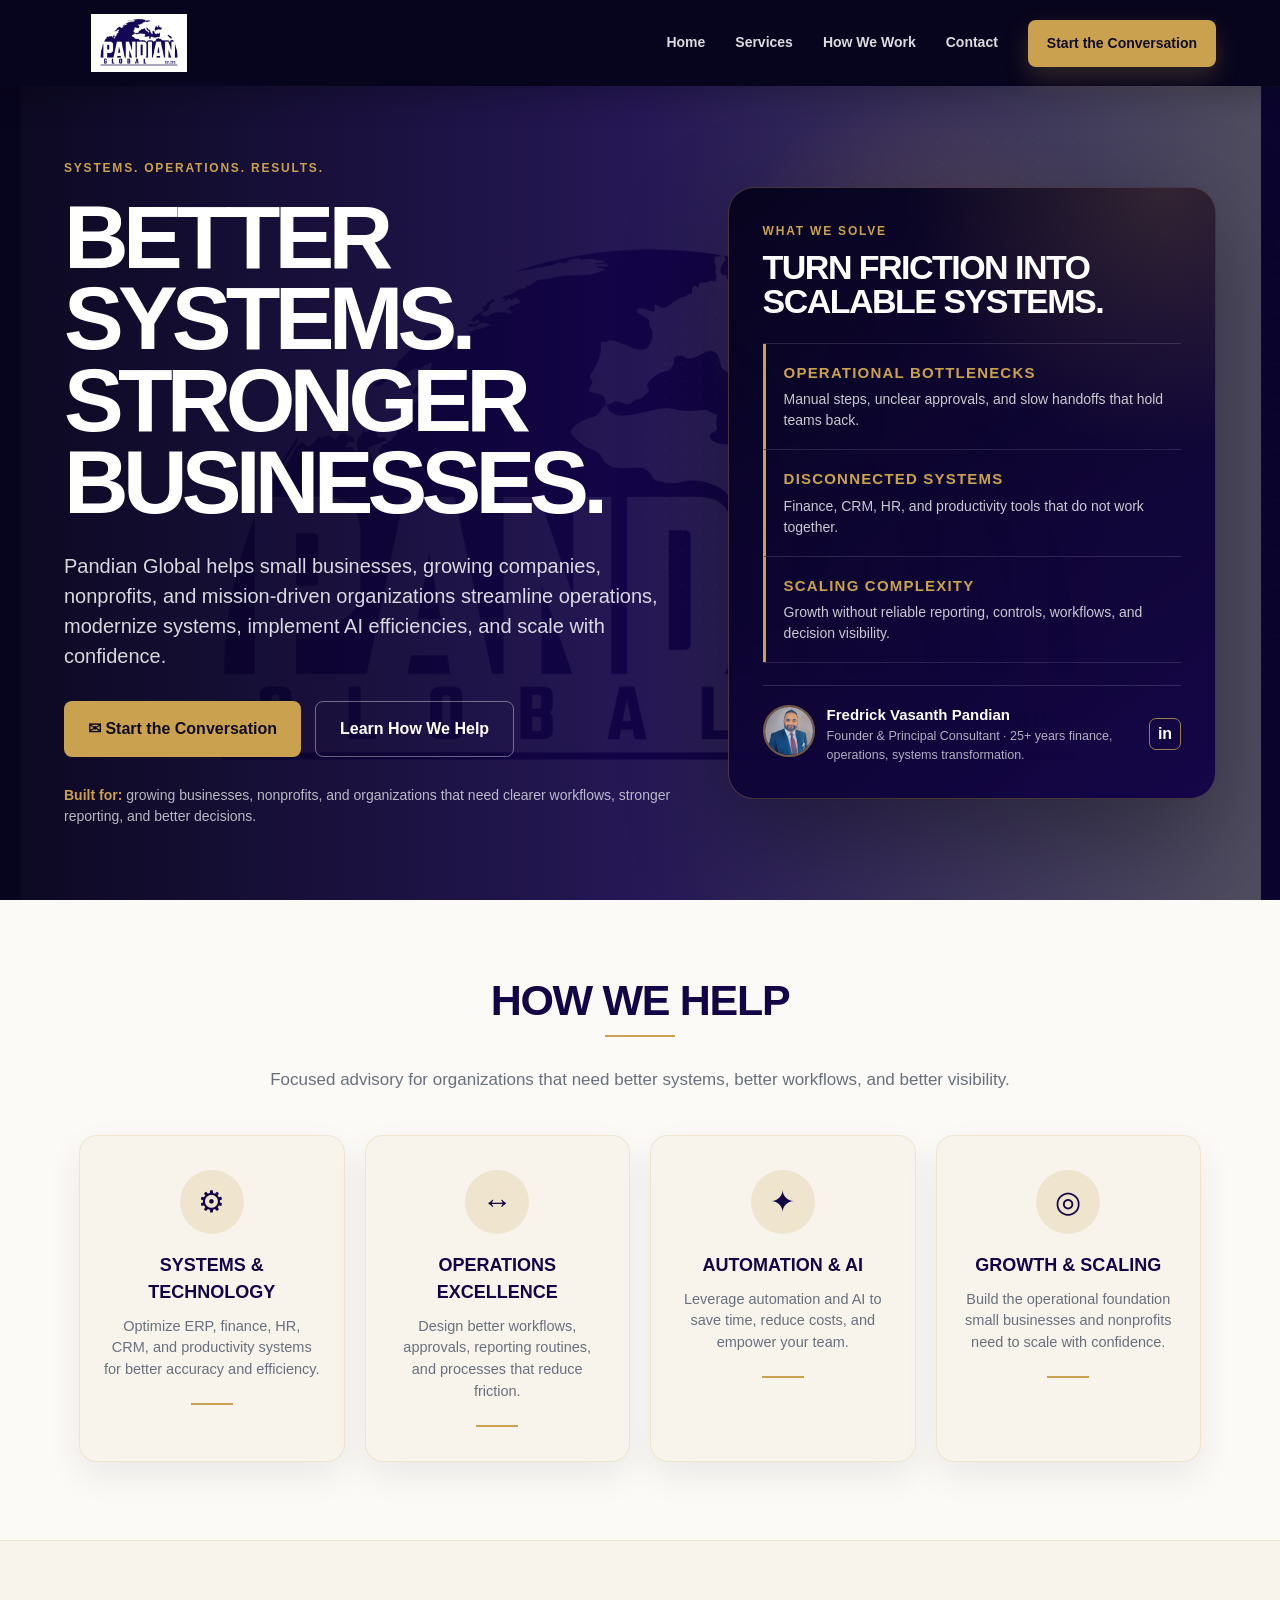
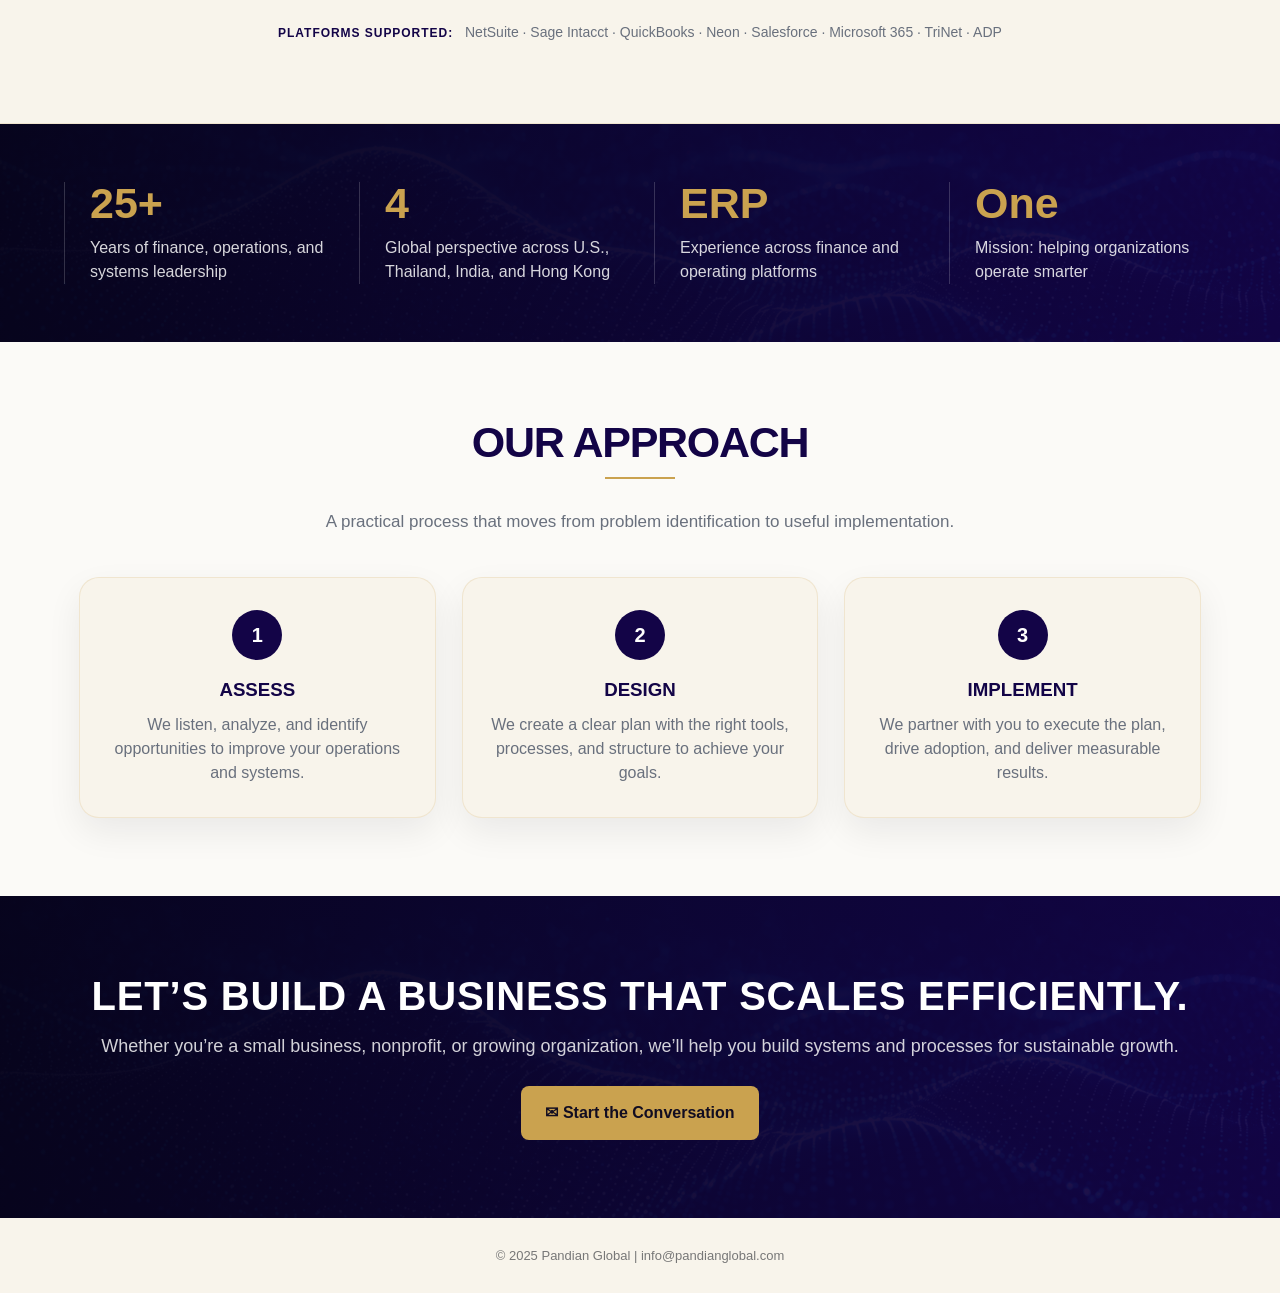
==== index.html @ cc3e2b00 "Point navbar logo to pglogo transparent file" ====
<!DOCTYPE html>
<html lang="en">
<head>
<meta charset="UTF-8" />
<meta name="viewport" content="width=device-width, initial-scale=1.0, viewport-fit=cover" />
<title>Pandian Global | Systems. Operations. Results.</title>
<meta name="description" content="Pandian Global helps small businesses, growing companies, nonprofits, and mission-driven organizations streamline operations, modernize systems, implement AI efficiencies, and scale with confidence." />
<style>
:root{--navy:#130447;--deep:#07041d;--gold:#caa24f;--gold2:#d9b85d;--paper:#fbfaf7;--warm:#f8f4eb;--ink:#17151f;--muted:#69707d;--line:rgba(10,8,31,.12);--shadow:0 24px 70px rgba(8,5,31,.14)}
*{box-sizing:border-box}html{scroll-behavior:smooth}body{margin:0;font-family:Arial,Helvetica,sans-serif;background:var(--paper);color:var(--ink);line-height:1.5;-webkit-text-size-adjust:100%}a{text-decoration:none;color:inherit}.top{height:86px;display:flex;align-items:center;justify-content:space-between;padding:0 5vw;background:var(--deep);position:sticky;top:0;z-index:30;box-shadow:0 12px 30px rgba(0,0,0,.22)}.brand{display:flex;align-items:center;gap:13px;color:#fff}.brand img{width:150px;height:auto;max-height:58px;object-fit:contain;border-radius:0;background:transparent;padding:0}.brand-text{display:none}.nav{display:flex;align-items:center;gap:30px;color:#fff;font-size:14px;font-weight:800}.nav a{opacity:.86;padding:8px 0;border-bottom:2px solid transparent}.nav a:hover{opacity:1;color:var(--gold);border-bottom-color:var(--gold)}.nav .talk{background:var(--gold);color:#120d21;opacity:1;padding:13px 19px;border-radius:8px;border:0;box-shadow:0 10px 24px rgba(202,162,79,.22)}
.hero{min-height:calc(100vh - 86px);display:grid;grid-template-columns:1.12fr .88fr;gap:42px;align-items:center;padding:70px 5vw;color:#fff;position:relative;overflow:hidden;background:radial-gradient(circle at 72% 28%,rgba(202,162,79,.20),transparent 20%),linear-gradient(90deg,rgba(7,4,29,.98),rgba(19,4,71,.92),rgba(7,4,29,.70)),url('COVERPHOTO.png') center/cover no-repeat}.hero:after{content:"";position:absolute;right:-8%;top:6%;width:58%;height:80%;background:radial-gradient(circle,rgba(255,255,255,.12) 0 1px,transparent 1px);background-size:17px 17px;border-radius:50%;opacity:.26;animation:float 14s ease-in-out infinite alternate;pointer-events:none}.hero>*{position:relative;z-index:1}.eyebrow{color:var(--gold);font-weight:900;text-transform:uppercase;letter-spacing:.15em;font-size:12px;margin-bottom:20px}h1{font-size:clamp(52px,7vw,92px);line-height:.91;letter-spacing:-.065em;margin:0 0 28px;text-transform:uppercase;max-width:880px}.hero p{font-size:20px;color:rgba(255,255,255,.84);max-width:700px;margin:0 0 22px}.actions{display:flex;gap:14px;flex-wrap:wrap;margin-top:30px}.btn{display:inline-flex;align-items:center;justify-content:center;gap:9px;padding:15px 24px;border-radius:8px;font-weight:900;transition:.22s ease}.btn:hover{transform:translateY(-2px)}.btn-gold{background:var(--gold);color:#120d21}.btn-outline{border:1px solid rgba(255,255,255,.38);color:#fff}.hero-note{margin-top:28px;color:rgba(255,255,255,.70);font-size:14px}.hero-note strong{color:var(--gold)}
.hero-panel{background:linear-gradient(145deg,rgba(7,4,29,.98),rgba(19,4,71,.97));color:#fff;border-radius:26px;padding:34px;box-shadow:0 34px 100px rgba(0,0,0,.34);justify-self:end;max-width:510px;border:1px solid rgba(202,162,79,.30);position:relative;overflow:hidden}.hero-panel:before{content:"";position:absolute;inset:0;background:radial-gradient(circle at 90% 0%,rgba(202,162,79,.20),transparent 35%);pointer-events:none}.hero-panel>*{position:relative;z-index:1}.panel-kicker{color:var(--gold);font-weight:900;text-transform:uppercase;letter-spacing:.15em;font-size:12px;margin-bottom:10px}.panel-title{font-size:34px;line-height:1.02;color:#fff;font-weight:900;text-transform:uppercase;letter-spacing:-.045em;margin:0 0 24px}.solve-list{display:grid;gap:0;border-top:1px solid rgba(255,255,255,.13);border-bottom:1px solid rgba(255,255,255,.13)}.solve{display:block;background:transparent;border:0;border-left:3px solid var(--gold);border-radius:0;padding:18px 0 18px 18px;box-shadow:none;transition:.22s ease}.solve+.solve{border-top:1px solid rgba(255,255,255,.13)}.solve:hover{transform:translateX(4px);box-shadow:none}.solve .badge{display:none}.solve h3{margin:0 0 5px;color:var(--gold);font-size:15px;text-transform:uppercase;letter-spacing:.08em}.solve p{margin:0;color:rgba(255,255,255,.78);font-size:14px}.founder-mini{margin-top:22px;padding-top:18px;border-top:1px solid rgba(255,255,255,.14);display:grid;grid-template-columns:52px 1fr 32px;gap:12px;align-items:center}.founder-mini img{width:52px;height:52px;border-radius:50%;object-fit:cover;object-position:center 18%;transition:.2s ease;border:2px solid rgba(202,162,79,.55)}.founder-mini img:hover{transform:scale(1.05)}.founder-mini h4{margin:0;color:#fff;font-size:15px}.founder-mini p{margin:0;color:rgba(255,255,255,.68);font-size:12.5px}.linkedin{width:32px;height:32px;border-radius:7px;background:transparent;color:#fff;border:1px solid rgba(202,162,79,.75);display:grid;place-items:center;font-weight:900}
.section{max-width:1250px;margin:0 auto;padding:78px 5vw}.section h2{text-align:center;font-size:43px;line-height:1.05;color:var(--navy);margin:0 0 12px;letter-spacing:-.03em;text-transform:uppercase}.section .sub{text-align:center;color:var(--muted);max-width:760px;margin:0 auto 42px;font-size:17px}.gold-line{width:70px;height:2px;background:var(--gold);margin:0 auto 30px}.services{display:grid;grid-template-columns:repeat(4,1fr);gap:20px}.service{background:var(--warm);border:1px solid rgba(202,162,79,.18);border-radius:18px;padding:34px 24px;text-align:center;box-shadow:0 14px 35px rgba(8,5,31,.07);transition:.25s ease}.service:hover{transform:translateY(-7px);box-shadow:0 26px 60px rgba(8,5,31,.12)}.icon{width:64px;height:64px;margin:0 auto 18px;border-radius:50%;background:#efe4cd;color:var(--navy);display:grid;place-items:center;font-size:30px}.service h3{font-size:18px;margin:0 0 10px;color:var(--navy);text-transform:uppercase}.service p{font-size:14.5px;color:var(--muted);margin:0}.service:after{content:"";display:block;width:42px;height:2px;background:var(--gold);margin:22px auto 0}.band{background:var(--warm);border-top:1px solid rgba(202,162,79,.18);border-bottom:1px solid rgba(202,162,79,.18)}.platform-line{max-width:1000px;margin:0 auto;text-align:center;color:var(--muted);font-size:14px;line-height:1.9}.platform-line strong{color:var(--navy);text-transform:uppercase;letter-spacing:.08em;font-size:12px;margin-right:8px}.stats{background:linear-gradient(90deg,rgba(7,4,29,.98),rgba(19,4,71,.95)),url('tech-pattern.png') center/cover no-repeat;color:white;padding:58px 5vw}.stats-grid{max-width:1220px;margin:0 auto;display:grid;grid-template-columns:repeat(4,1fr);gap:28px}.stat{border-left:1px solid rgba(255,255,255,.18);padding-left:25px}.stat strong{font-size:43px;color:var(--gold);display:block;line-height:1}.stat span{display:block;margin-top:11px;color:rgba(255,255,255,.84)}.approach{display:grid;grid-template-columns:repeat(3,1fr);gap:26px;text-align:center}.step{background:var(--warm);border:1px solid rgba(202,162,79,.18);border-radius:20px;padding:32px 28px;box-shadow:0 14px 35px rgba(8,5,31,.07)}.step-num{width:50px;height:50px;border-radius:50%;display:grid;place-items:center;background:var(--navy);color:white;font-weight:900;margin:0 auto 16px;font-size:20px}.step h3{color:var(--navy);text-transform:uppercase;margin:0 0 9px}.step p{color:var(--muted);margin:0}.cta{background:linear-gradient(90deg,rgba(7,4,29,.98),rgba(19,4,71,.94)),url('tech-pattern.png') center/cover no-repeat;color:white;text-align:center;padding:78px 5vw}.cta h2{font-size:40px;line-height:1.1;margin:0 0 15px;text-transform:uppercase;letter-spacing:.02em}.cta p{color:rgba(255,255,255,.82);font-size:18px;margin:0 0 26px}footer{text-align:center;background:var(--warm);color:#777;padding:28px 5vw;font-size:13px}@keyframes float{0%{transform:translate3d(-1%,0,0) scale(1)}100%{transform:translate3d(2%,1%,0) scale(1.03)}}@media(max-width:1050px){.hero{grid-template-columns:1fr}.hero-panel{justify-self:start;width:100%;max-width:620px}.services{grid-template-columns:repeat(2,1fr)}.stats-grid{grid-template-columns:repeat(2,1fr)}.approach{grid-template-columns:1fr}.nav{display:none}}
@media(max-width:650px){.top{height:70px;justify-content:space-between;padding:0 18px}.top:after{content:'☰';color:var(--gold);font-size:25px;line-height:1}.brand{gap:10px}.brand-text{display:none}.brand img{width:138px;height:auto;max-height:48px;border-radius:0;background:transparent;padding:0}.hero{min-height:auto;display:block;padding:34px 22px 24px;background:linear-gradient(180deg,rgba(7,4,29,.98),rgba(19,4,71,.90)),url('COVERPHOTO.png') center top/cover no-repeat}.hero:before{content:"";position:absolute;right:0;top:54px;width:44%;height:245px;background:linear-gradient(180deg,rgba(7,4,29,0),rgba(7,4,29,.55)),url('fredrick-headshot.jpg') center top/cover no-repeat;border-radius:24px 0 0 24px;border-left:1px solid rgba(202,162,79,.35);opacity:.96}.hero:after{display:none}.eyebrow{font-size:10px;letter-spacing:.13em;margin-bottom:14px}.hero h1{font-size:40px;line-height:.93;letter-spacing:-.055em;margin-bottom:18px;max-width:235px}.hero p{font-size:16px;line-height:1.5;margin-bottom:14px;max-width:100%;padding-top:88px}.actions{display:grid;grid-template-columns:1fr;gap:11px;margin-top:18px}.actions .btn-outline{display:none}.btn{width:100%;padding:14px 18px;font-size:14px}.hero-note{font-size:13px;line-height:1.4;margin-top:14px}.hero-panel{margin-top:18px;width:100%;max-width:none;border-radius:16px;padding:16px 16px 18px;box-shadow:0 16px 38px rgba(0,0,0,.22)}.panel-kicker{font-size:10px;letter-spacing:.12em;margin-bottom:6px}.panel-title{font-size:20px;line-height:1.04;margin-bottom:14px}.solve-list{display:grid;grid-template-columns:repeat(3,1fr);gap:0;border:0}.solve{border-left:0;border-right:1px solid rgba(255,255,255,.18);padding:0 9px 0 0;margin:0}.solve:last-child{border-right:0;padding-right:0;padding-left:9px}.solve:nth-child(2){padding-left:9px}.solve+.solve{border-top:0;margin-top:0}.solve h3{font-size:10.5px;letter-spacing:.04em;line-height:1.15;margin-bottom:7px}.solve p{font-size:10.6px;line-height:1.28}.founder-mini{display:none}.section{padding:30px 22px}.section h2{font-size:27px;margin-bottom:7px}.section .sub{display:none}.gold-line{width:44px;margin-bottom:12px}.services{display:flex;overflow-x:auto;gap:10px;scroll-snap-type:x mandatory;padding:2px 2px 7px}.service{min-width:46%;scroll-snap-align:start;padding:15px 12px;border-radius:14px}.services::-webkit-scrollbar{display:none}.icon{width:38px;height:38px;font-size:18px;margin-bottom:8px}.service h3{font-size:11.5px;line-height:1.2;margin-bottom:5px}.service p{font-size:11px;line-height:1.25}.service:after{width:26px;margin-top:10px}.band .section{padding:16px 22px}.platform-line{font-size:12px;line-height:1.45}.stats{display:none}.approach{display:grid;grid-template-columns:repeat(3,1fr);gap:9px}.step{padding:13px 8px;border-radius:14px}.step-num{width:30px;height:30px;font-size:13px;margin-bottom:8px}.step h3{font-size:11px;margin-bottom:4px}.step p{font-size:10.5px;line-height:1.25}.cta{padding:34px 22px}.cta h2{font-size:25px}.cta p{font-size:14px;margin-bottom:16px}footer{padding:16px 18px;font-size:11px}}
@media(max-width:380px){.hero h1{font-size:36px;max-width:215px}.hero:before{height:230px;width:43%}.brand-text{font-size:12px}.hero{padding-left:18px;padding-right:18px}.hero p{padding-top:78px}.hero-panel{padding:15px}.panel-title{font-size:18px}.solve h3{font-size:9.5px}.solve p{font-size:9.8px}.section{padding-left:18px;padding-right:18px}.service{min-width:50%}.approach{gap:7px}.step{padding:12px 7px}}
</style>
</head>
<body>
<header class="top"><a class="brand" href="#home"><img src="pglogo.png" alt="Pandian Global logo" onerror="this.src='logo.png'"><span class="brand-text">Pandian Global</span></a><nav class="nav"><a href="#home">Home</a><a href="#services">Services</a><a href="#approach">How We Work</a><a href="#contact">Contact</a><a class="talk" href="mailto:info@pandianglobal.com">Start the Conversation</a></nav></header>
<main>
<section class="hero" id="home"><div><div class="eyebrow">Systems. Operations. Results.</div><h1>Better Systems.<br>Stronger Businesses.</h1><p>Pandian Global helps small businesses, growing companies, nonprofits, and mission-driven organizations streamline operations, modernize systems, implement AI efficiencies, and scale with confidence.</p><div class="actions"><a class="btn btn-gold" href="mailto:info@pandianglobal.com">✉ Start the Conversation</a><a class="btn btn-outline" href="#services">Learn How We Help</a></div><div class="hero-note"><strong>Built for:</strong> growing businesses, nonprofits, and organizations that need clearer workflows, stronger reporting, and better decisions.</div></div><aside class="hero-panel"><div class="panel-kicker">What We Solve</div><h2 class="panel-title">Turn friction into scalable systems.</h2><div class="solve-list"><div class="solve"><h3>Operational Bottlenecks</h3><p>Manual steps, unclear approvals, and slow handoffs that hold teams back.</p></div><div class="solve"><h3>Disconnected Systems</h3><p>Finance, CRM, HR, and productivity tools that do not work together.</p></div><div class="solve"><h3>Scaling Complexity</h3><p>Growth without reliable reporting, controls, workflows, and decision visibility.</p></div></div><div class="founder-mini"><a href="https://www.linkedin.com/in/fpandian/" target="_blank" rel="noopener"><img src="fredrick-headshot.jpg" alt="Fredrick Vasanth Pandian"></a><div><h4>Fredrick Vasanth Pandian</h4><p>Founder & Principal Consultant · 25+ years finance, operations, systems transformation.</p></div><a class="linkedin" href="https://www.linkedin.com/company/9411024/" target="_blank" rel="noopener">in</a></div></aside></section>
<section class="section" id="services"><h2>How We Help</h2><div class="gold-line"></div><p class="sub">Focused advisory for organizations that need better systems, better workflows, and better visibility.</p><div class="services"><article class="service"><div class="icon">⚙</div><h3>Systems & Technology</h3><p>Optimize ERP, finance, HR, CRM, and productivity systems for better accuracy and efficiency.</p></article><article class="service"><div class="icon">↔</div><h3>Operations Excellence</h3><p>Design better workflows, approvals, reporting routines, and processes that reduce friction.</p></article><article class="service"><div class="icon">✦</div><h3>Automation & AI</h3><p>Leverage automation and AI to save time, reduce costs, and empower your team.</p></article><article class="service"><div class="icon">◎</div><h3>Growth & Scaling</h3><p>Build the operational foundation small businesses and nonprofits need to scale with confidence.</p></article></div></section>
<section class="band"><div class="section"><div class="platform-line"><strong>Platforms supported:</strong> NetSuite · Sage Intacct · QuickBooks · Neon · Salesforce · Microsoft 365 · TriNet · ADP</div></div></section>
<section class="stats"><div class="stats-grid"><div class="stat"><strong>25+</strong><span>Years of finance, operations, and systems leadership</span></div><div class="stat"><strong>4</strong><span>Global perspective across U.S., Thailand, India, and Hong Kong</span></div><div class="stat"><strong>ERP</strong><span>Experience across finance and operating platforms</span></div><div class="stat"><strong>One</strong><span>Mission: helping organizations operate smarter</span></div></div></section>
<section class="section" id="approach"><h2>Our Approach</h2><div class="gold-line"></div><p class="sub">A practical process that moves from problem identification to useful implementation.</p><div class="approach"><article class="step"><div class="step-num">1</div><h3>Assess</h3><p>We listen, analyze, and identify opportunities to improve your operations and systems.</p></article><article class="step"><div class="step-num">2</div><h3>Design</h3><p>We create a clear plan with the right tools, processes, and structure to achieve your goals.</p></article><article class="step"><div class="step-num">3</div><h3>Implement</h3><p>We partner with you to execute the plan, drive adoption, and deliver measurable results.</p></article></div></section>
<section class="cta" id="contact"><h2>Let’s build a business that scales efficiently.</h2><p>Whether you’re a small business, nonprofit, or growing organization, we’ll help you build systems and processes for sustainable growth.</p><a class="btn btn-gold" href="mailto:info@pandianglobal.com">✉ Start the Conversation</a></section>
</main><footer>© 2025 Pandian Global | info@pandianglobal.com</footer>
</body>
</html>
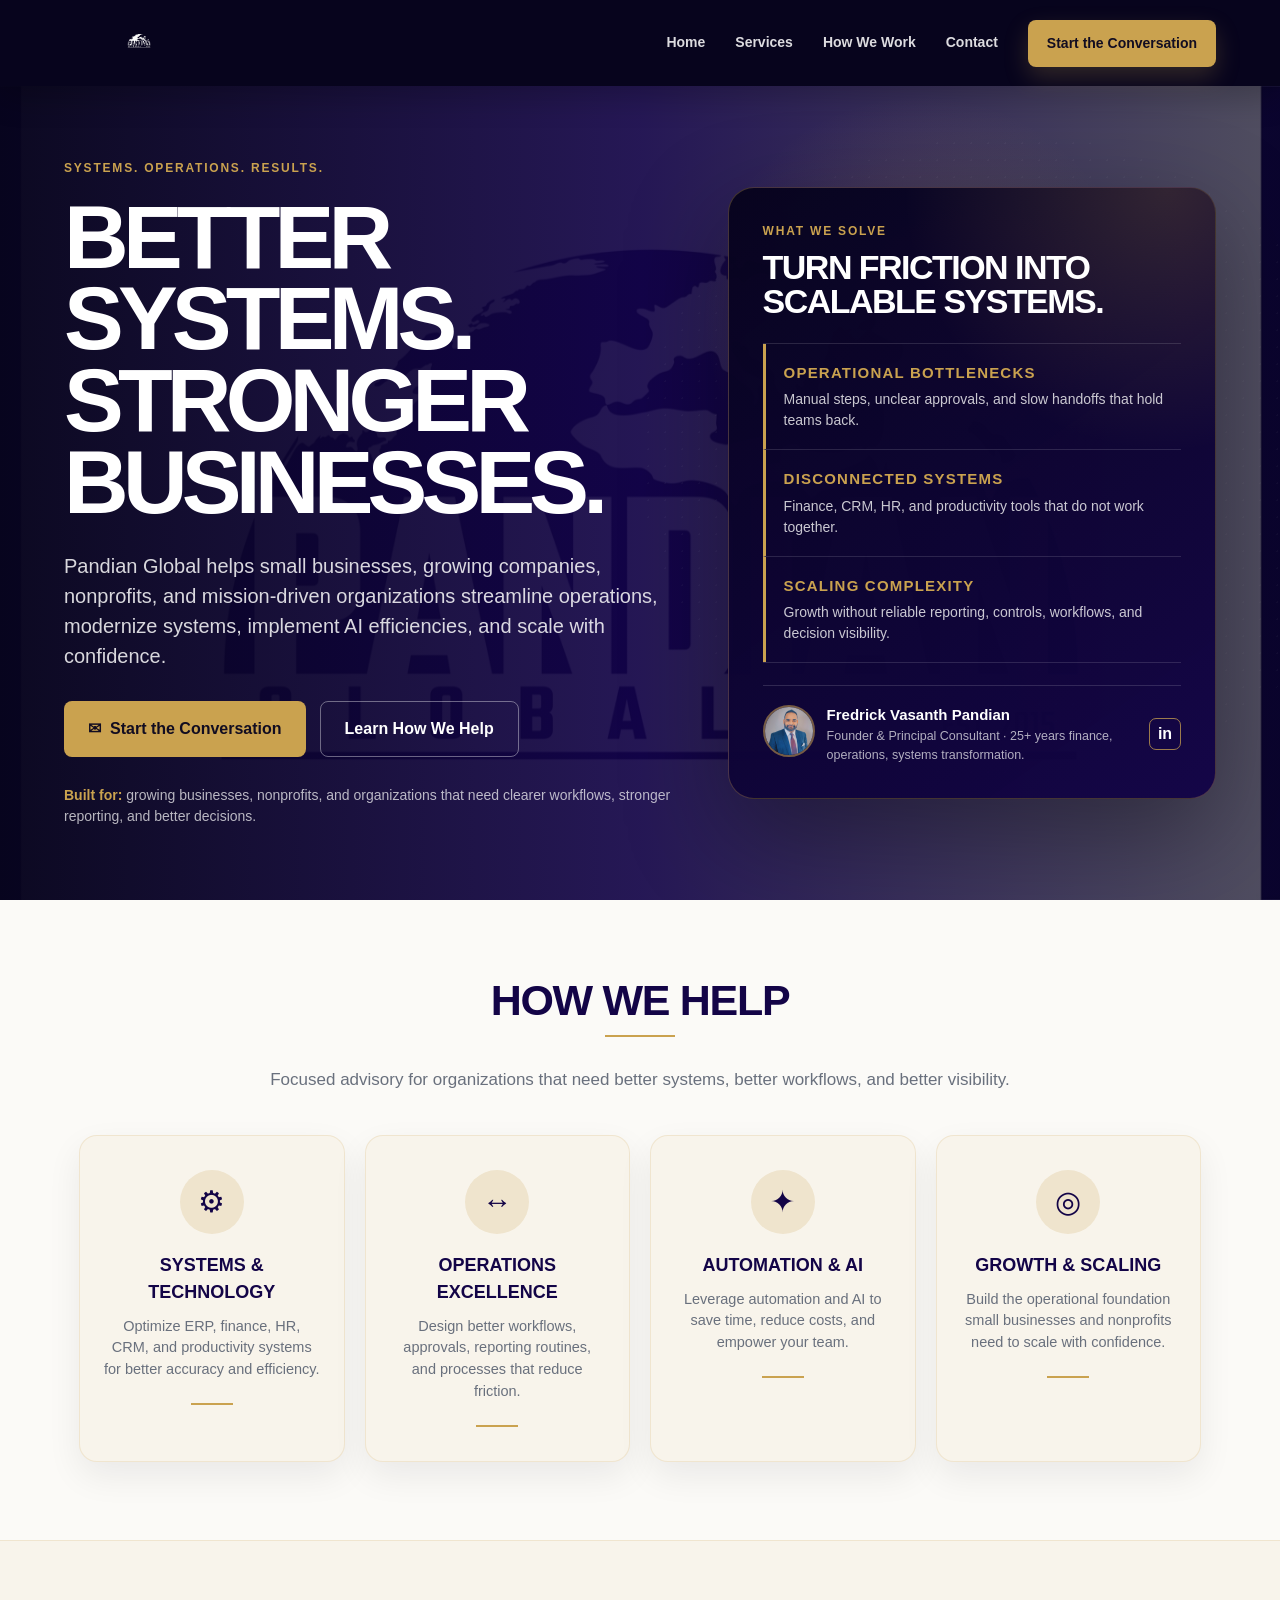
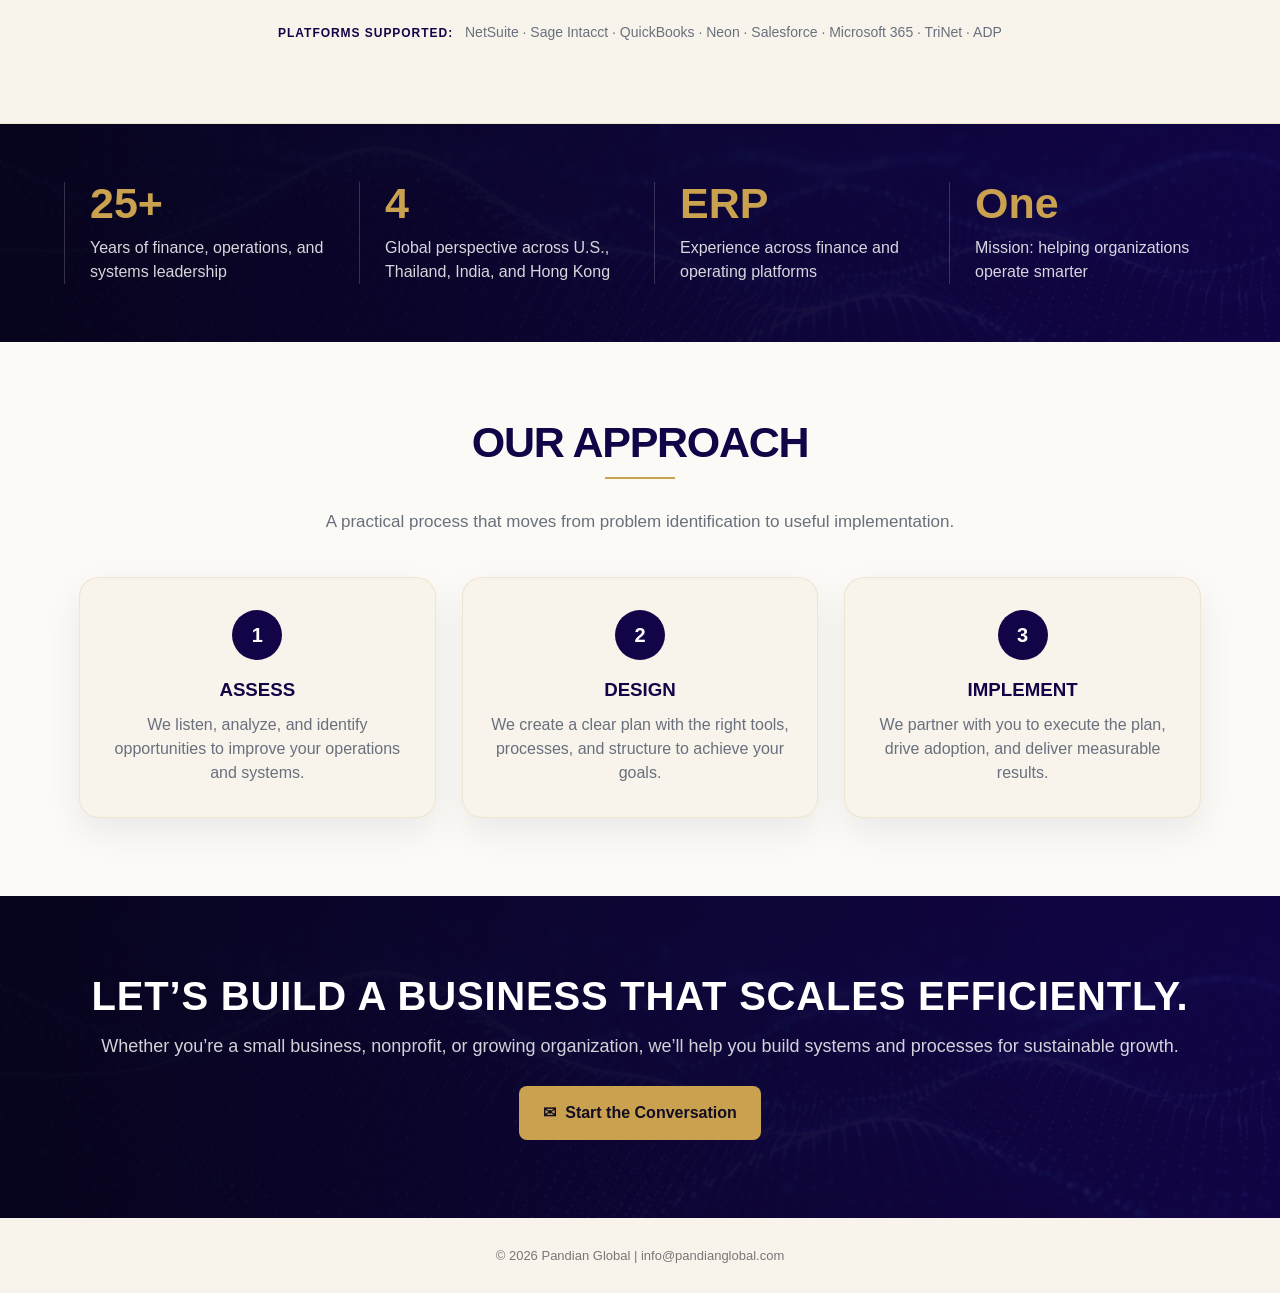
==== commit 745be988: "Improve static site structure and mobile nav" ====
--- a/index.html
+++ b/index.html
@@ -1,29 +1,233 @@
 <!DOCTYPE html>
 <html lang="en">
 <head>
-<meta charset="UTF-8" />
-<meta name="viewport" content="width=device-width, initial-scale=1.0, viewport-fit=cover" />
-<title>Pandian Global | Systems. Operations. Results.</title>
-<meta name="description" content="Pandian Global helps small businesses, growing companies, nonprofits, and mission-driven organizations streamline operations, modernize systems, implement AI efficiencies, and scale with confidence." />
-<style>
-:root{--navy:#130447;--deep:#07041d;--gold:#caa24f;--gold2:#d9b85d;--paper:#fbfaf7;--warm:#f8f4eb;--ink:#17151f;--muted:#69707d;--line:rgba(10,8,31,.12);--shadow:0 24px 70px rgba(8,5,31,.14)}
-*{box-sizing:border-box}html{scroll-behavior:smooth}body{margin:0;font-family:Arial,Helvetica,sans-serif;background:var(--paper);color:var(--ink);line-height:1.5;-webkit-text-size-adjust:100%}a{text-decoration:none;color:inherit}.top{height:86px;display:flex;align-items:center;justify-content:space-between;padding:0 5vw;background:var(--deep);position:sticky;top:0;z-index:30;box-shadow:0 12px 30px rgba(0,0,0,.22)}.brand{display:flex;align-items:center;gap:13px;color:#fff}.brand img{width:150px;height:auto;max-height:58px;object-fit:contain;border-radius:0;background:transparent;padding:0}.brand-text{display:none}.nav{display:flex;align-items:center;gap:30px;color:#fff;font-size:14px;font-weight:800}.nav a{opacity:.86;padding:8px 0;border-bottom:2px solid transparent}.nav a:hover{opacity:1;color:var(--gold);border-bottom-color:var(--gold)}.nav .talk{background:var(--gold);color:#120d21;opacity:1;padding:13px 19px;border-radius:8px;border:0;box-shadow:0 10px 24px rgba(202,162,79,.22)}
-.hero{min-height:calc(100vh - 86px);display:grid;grid-template-columns:1.12fr .88fr;gap:42px;align-items:center;padding:70px 5vw;color:#fff;position:relative;overflow:hidden;background:radial-gradient(circle at 72% 28%,rgba(202,162,79,.20),transparent 20%),linear-gradient(90deg,rgba(7,4,29,.98),rgba(19,4,71,.92),rgba(7,4,29,.70)),url('COVERPHOTO.png') center/cover no-repeat}.hero:after{content:"";position:absolute;right:-8%;top:6%;width:58%;height:80%;background:radial-gradient(circle,rgba(255,255,255,.12) 0 1px,transparent 1px);background-size:17px 17px;border-radius:50%;opacity:.26;animation:float 14s ease-in-out infinite alternate;pointer-events:none}.hero>*{position:relative;z-index:1}.eyebrow{color:var(--gold);font-weight:900;text-transform:uppercase;letter-spacing:.15em;font-size:12px;margin-bottom:20px}h1{font-size:clamp(52px,7vw,92px);line-height:.91;letter-spacing:-.065em;margin:0 0 28px;text-transform:uppercase;max-width:880px}.hero p{font-size:20px;color:rgba(255,255,255,.84);max-width:700px;margin:0 0 22px}.actions{display:flex;gap:14px;flex-wrap:wrap;margin-top:30px}.btn{display:inline-flex;align-items:center;justify-content:center;gap:9px;padding:15px 24px;border-radius:8px;font-weight:900;transition:.22s ease}.btn:hover{transform:translateY(-2px)}.btn-gold{background:var(--gold);color:#120d21}.btn-outline{border:1px solid rgba(255,255,255,.38);color:#fff}.hero-note{margin-top:28px;color:rgba(255,255,255,.70);font-size:14px}.hero-note strong{color:var(--gold)}
-.hero-panel{background:linear-gradient(145deg,rgba(7,4,29,.98),rgba(19,4,71,.97));color:#fff;border-radius:26px;padding:34px;box-shadow:0 34px 100px rgba(0,0,0,.34);justify-self:end;max-width:510px;border:1px solid rgba(202,162,79,.30);position:relative;overflow:hidden}.hero-panel:before{content:"";position:absolute;inset:0;background:radial-gradient(circle at 90% 0%,rgba(202,162,79,.20),transparent 35%);pointer-events:none}.hero-panel>*{position:relative;z-index:1}.panel-kicker{color:var(--gold);font-weight:900;text-transform:uppercase;letter-spacing:.15em;font-size:12px;margin-bottom:10px}.panel-title{font-size:34px;line-height:1.02;color:#fff;font-weight:900;text-transform:uppercase;letter-spacing:-.045em;margin:0 0 24px}.solve-list{display:grid;gap:0;border-top:1px solid rgba(255,255,255,.13);border-bottom:1px solid rgba(255,255,255,.13)}.solve{display:block;background:transparent;border:0;border-left:3px solid var(--gold);border-radius:0;padding:18px 0 18px 18px;box-shadow:none;transition:.22s ease}.solve+.solve{border-top:1px solid rgba(255,255,255,.13)}.solve:hover{transform:translateX(4px);box-shadow:none}.solve .badge{display:none}.solve h3{margin:0 0 5px;color:var(--gold);font-size:15px;text-transform:uppercase;letter-spacing:.08em}.solve p{margin:0;color:rgba(255,255,255,.78);font-size:14px}.founder-mini{margin-top:22px;padding-top:18px;border-top:1px solid rgba(255,255,255,.14);display:grid;grid-template-columns:52px 1fr 32px;gap:12px;align-items:center}.founder-mini img{width:52px;height:52px;border-radius:50%;object-fit:cover;object-position:center 18%;transition:.2s ease;border:2px solid rgba(202,162,79,.55)}.founder-mini img:hover{transform:scale(1.05)}.founder-mini h4{margin:0;color:#fff;font-size:15px}.founder-mini p{margin:0;color:rgba(255,255,255,.68);font-size:12.5px}.linkedin{width:32px;height:32px;border-radius:7px;background:transparent;color:#fff;border:1px solid rgba(202,162,79,.75);display:grid;place-items:center;font-weight:900}
-.section{max-width:1250px;margin:0 auto;padding:78px 5vw}.section h2{text-align:center;font-size:43px;line-height:1.05;color:var(--navy);margin:0 0 12px;letter-spacing:-.03em;text-transform:uppercase}.section .sub{text-align:center;color:var(--muted);max-width:760px;margin:0 auto 42px;font-size:17px}.gold-line{width:70px;height:2px;background:var(--gold);margin:0 auto 30px}.services{display:grid;grid-template-columns:repeat(4,1fr);gap:20px}.service{background:var(--warm);border:1px solid rgba(202,162,79,.18);border-radius:18px;padding:34px 24px;text-align:center;box-shadow:0 14px 35px rgba(8,5,31,.07);transition:.25s ease}.service:hover{transform:translateY(-7px);box-shadow:0 26px 60px rgba(8,5,31,.12)}.icon{width:64px;height:64px;margin:0 auto 18px;border-radius:50%;background:#efe4cd;color:var(--navy);display:grid;place-items:center;font-size:30px}.service h3{font-size:18px;margin:0 0 10px;color:var(--navy);text-transform:uppercase}.service p{font-size:14.5px;color:var(--muted);margin:0}.service:after{content:"";display:block;width:42px;height:2px;background:var(--gold);margin:22px auto 0}.band{background:var(--warm);border-top:1px solid rgba(202,162,79,.18);border-bottom:1px solid rgba(202,162,79,.18)}.platform-line{max-width:1000px;margin:0 auto;text-align:center;color:var(--muted);font-size:14px;line-height:1.9}.platform-line strong{color:var(--navy);text-transform:uppercase;letter-spacing:.08em;font-size:12px;margin-right:8px}.stats{background:linear-gradient(90deg,rgba(7,4,29,.98),rgba(19,4,71,.95)),url('tech-pattern.png') center/cover no-repeat;color:white;padding:58px 5vw}.stats-grid{max-width:1220px;margin:0 auto;display:grid;grid-template-columns:repeat(4,1fr);gap:28px}.stat{border-left:1px solid rgba(255,255,255,.18);padding-left:25px}.stat strong{font-size:43px;color:var(--gold);display:block;line-height:1}.stat span{display:block;margin-top:11px;color:rgba(255,255,255,.84)}.approach{display:grid;grid-template-columns:repeat(3,1fr);gap:26px;text-align:center}.step{background:var(--warm);border:1px solid rgba(202,162,79,.18);border-radius:20px;padding:32px 28px;box-shadow:0 14px 35px rgba(8,5,31,.07)}.step-num{width:50px;height:50px;border-radius:50%;display:grid;place-items:center;background:var(--navy);color:white;font-weight:900;margin:0 auto 16px;font-size:20px}.step h3{color:var(--navy);text-transform:uppercase;margin:0 0 9px}.step p{color:var(--muted);margin:0}.cta{background:linear-gradient(90deg,rgba(7,4,29,.98),rgba(19,4,71,.94)),url('tech-pattern.png') center/cover no-repeat;color:white;text-align:center;padding:78px 5vw}.cta h2{font-size:40px;line-height:1.1;margin:0 0 15px;text-transform:uppercase;letter-spacing:.02em}.cta p{color:rgba(255,255,255,.82);font-size:18px;margin:0 0 26px}footer{text-align:center;background:var(--warm);color:#777;padding:28px 5vw;font-size:13px}@keyframes float{0%{transform:translate3d(-1%,0,0) scale(1)}100%{transform:translate3d(2%,1%,0) scale(1.03)}}@media(max-width:1050px){.hero{grid-template-columns:1fr}.hero-panel{justify-self:start;width:100%;max-width:620px}.services{grid-template-columns:repeat(2,1fr)}.stats-grid{grid-template-columns:repeat(2,1fr)}.approach{grid-template-columns:1fr}.nav{display:none}}
-@media(max-width:650px){.top{height:70px;justify-content:space-between;padding:0 18px}.top:after{content:'☰';color:var(--gold);font-size:25px;line-height:1}.brand{gap:10px}.brand-text{display:none}.brand img{width:138px;height:auto;max-height:48px;border-radius:0;background:transparent;padding:0}.hero{min-height:auto;display:block;padding:34px 22px 24px;background:linear-gradient(180deg,rgba(7,4,29,.98),rgba(19,4,71,.90)),url('COVERPHOTO.png') center top/cover no-repeat}.hero:before{content:"";position:absolute;right:0;top:54px;width:44%;height:245px;background:linear-gradient(180deg,rgba(7,4,29,0),rgba(7,4,29,.55)),url('fredrick-headshot.jpg') center top/cover no-repeat;border-radius:24px 0 0 24px;border-left:1px solid rgba(202,162,79,.35);opacity:.96}.hero:after{display:none}.eyebrow{font-size:10px;letter-spacing:.13em;margin-bottom:14px}.hero h1{font-size:40px;line-height:.93;letter-spacing:-.055em;margin-bottom:18px;max-width:235px}.hero p{font-size:16px;line-height:1.5;margin-bottom:14px;max-width:100%;padding-top:88px}.actions{display:grid;grid-template-columns:1fr;gap:11px;margin-top:18px}.actions .btn-outline{display:none}.btn{width:100%;padding:14px 18px;font-size:14px}.hero-note{font-size:13px;line-height:1.4;margin-top:14px}.hero-panel{margin-top:18px;width:100%;max-width:none;border-radius:16px;padding:16px 16px 18px;box-shadow:0 16px 38px rgba(0,0,0,.22)}.panel-kicker{font-size:10px;letter-spacing:.12em;margin-bottom:6px}.panel-title{font-size:20px;line-height:1.04;margin-bottom:14px}.solve-list{display:grid;grid-template-columns:repeat(3,1fr);gap:0;border:0}.solve{border-left:0;border-right:1px solid rgba(255,255,255,.18);padding:0 9px 0 0;margin:0}.solve:last-child{border-right:0;padding-right:0;padding-left:9px}.solve:nth-child(2){padding-left:9px}.solve+.solve{border-top:0;margin-top:0}.solve h3{font-size:10.5px;letter-spacing:.04em;line-height:1.15;margin-bottom:7px}.solve p{font-size:10.6px;line-height:1.28}.founder-mini{display:none}.section{padding:30px 22px}.section h2{font-size:27px;margin-bottom:7px}.section .sub{display:none}.gold-line{width:44px;margin-bottom:12px}.services{display:flex;overflow-x:auto;gap:10px;scroll-snap-type:x mandatory;padding:2px 2px 7px}.service{min-width:46%;scroll-snap-align:start;padding:15px 12px;border-radius:14px}.services::-webkit-scrollbar{display:none}.icon{width:38px;height:38px;font-size:18px;margin-bottom:8px}.service h3{font-size:11.5px;line-height:1.2;margin-bottom:5px}.service p{font-size:11px;line-height:1.25}.service:after{width:26px;margin-top:10px}.band .section{padding:16px 22px}.platform-line{font-size:12px;line-height:1.45}.stats{display:none}.approach{display:grid;grid-template-columns:repeat(3,1fr);gap:9px}.step{padding:13px 8px;border-radius:14px}.step-num{width:30px;height:30px;font-size:13px;margin-bottom:8px}.step h3{font-size:11px;margin-bottom:4px}.step p{font-size:10.5px;line-height:1.25}.cta{padding:34px 22px}.cta h2{font-size:25px}.cta p{font-size:14px;margin-bottom:16px}footer{padding:16px 18px;font-size:11px}}
-@media(max-width:380px){.hero h1{font-size:36px;max-width:215px}.hero:before{height:230px;width:43%}.brand-text{font-size:12px}.hero{padding-left:18px;padding-right:18px}.hero p{padding-top:78px}.hero-panel{padding:15px}.panel-title{font-size:18px}.solve h3{font-size:9.5px}.solve p{font-size:9.8px}.section{padding-left:18px;padding-right:18px}.service{min-width:50%}.approach{gap:7px}.step{padding:12px 7px}}
-</style>
+  <meta charset="UTF-8" />
+  <meta name="viewport" content="width=device-width, initial-scale=1.0, viewport-fit=cover" />
+  <title>Pandian Global | Systems. Operations. Results.</title>
+  <meta
+    name="description"
+    content="Pandian Global helps small businesses, growing companies, nonprofits, and mission-driven organizations streamline operations, modernize systems, implement AI efficiencies, and scale with confidence."
+  />
+  <link rel="canonical" href="https://www.pandianglobal.com/" />
+  <link rel="icon" href="favicon.png" type="image/png" />
+  <meta property="og:type" content="website" />
+  <meta property="og:title" content="Pandian Global | Systems. Operations. Results." />
+  <meta
+    property="og:description"
+    content="Practical advisory for organizations that need better systems, workflows, reporting, automation, and operational scale."
+  />
+  <meta property="og:url" content="https://www.pandianglobal.com/" />
+  <meta property="og:image" content="https://www.pandianglobal.com/hero-bg-web.jpg" />
+  <meta name="twitter:card" content="summary_large_image" />
+  <meta name="twitter:title" content="Pandian Global | Systems. Operations. Results." />
+  <meta
+    name="twitter:description"
+    content="Streamline operations, modernize systems, implement AI efficiencies, and scale with confidence."
+  />
+  <meta name="twitter:image" content="https://www.pandianglobal.com/hero-bg-web.jpg" />
+  <script type="application/ld+json">
+    {
+      "@context": "https://schema.org",
+      "@type": "ProfessionalService",
+      "name": "Pandian Global",
+      "url": "https://www.pandianglobal.com/",
+      "email": "info@pandianglobal.com",
+      "description": "Pandian Global helps organizations streamline operations, modernize systems, implement AI efficiencies, and scale with confidence.",
+      "areaServed": ["United States", "Thailand", "India", "Hong Kong"],
+      "founder": {
+        "@type": "Person",
+        "name": "Fredrick Vasanth Pandian"
+      },
+      "sameAs": [
+        "https://www.linkedin.com/company/9411024/",
+        "https://www.linkedin.com/in/fpandian/"
+      ]
+    }
+  </script>
+  <link rel="stylesheet" href="styles.css" />
 </head>
 <body>
-<header class="top"><a class="brand" href="#home"><img src="pglogo.png" alt="Pandian Global logo" onerror="this.src='logo.png'"><span class="brand-text">Pandian Global</span></a><nav class="nav"><a href="#home">Home</a><a href="#services">Services</a><a href="#approach">How We Work</a><a href="#contact">Contact</a><a class="talk" href="mailto:info@pandianglobal.com">Start the Conversation</a></nav></header>
-<main>
-<section class="hero" id="home"><div><div class="eyebrow">Systems. Operations. Results.</div><h1>Better Systems.<br>Stronger Businesses.</h1><p>Pandian Global helps small businesses, growing companies, nonprofits, and mission-driven organizations streamline operations, modernize systems, implement AI efficiencies, and scale with confidence.</p><div class="actions"><a class="btn btn-gold" href="mailto:info@pandianglobal.com">✉ Start the Conversation</a><a class="btn btn-outline" href="#services">Learn How We Help</a></div><div class="hero-note"><strong>Built for:</strong> growing businesses, nonprofits, and organizations that need clearer workflows, stronger reporting, and better decisions.</div></div><aside class="hero-panel"><div class="panel-kicker">What We Solve</div><h2 class="panel-title">Turn friction into scalable systems.</h2><div class="solve-list"><div class="solve"><h3>Operational Bottlenecks</h3><p>Manual steps, unclear approvals, and slow handoffs that hold teams back.</p></div><div class="solve"><h3>Disconnected Systems</h3><p>Finance, CRM, HR, and productivity tools that do not work together.</p></div><div class="solve"><h3>Scaling Complexity</h3><p>Growth without reliable reporting, controls, workflows, and decision visibility.</p></div></div><div class="founder-mini"><a href="https://www.linkedin.com/in/fpandian/" target="_blank" rel="noopener"><img src="fredrick-headshot.jpg" alt="Fredrick Vasanth Pandian"></a><div><h4>Fredrick Vasanth Pandian</h4><p>Founder & Principal Consultant · 25+ years finance, operations, systems transformation.</p></div><a class="linkedin" href="https://www.linkedin.com/company/9411024/" target="_blank" rel="noopener">in</a></div></aside></section>
-<section class="section" id="services"><h2>How We Help</h2><div class="gold-line"></div><p class="sub">Focused advisory for organizations that need better systems, better workflows, and better visibility.</p><div class="services"><article class="service"><div class="icon">⚙</div><h3>Systems & Technology</h3><p>Optimize ERP, finance, HR, CRM, and productivity systems for better accuracy and efficiency.</p></article><article class="service"><div class="icon">↔</div><h3>Operations Excellence</h3><p>Design better workflows, approvals, reporting routines, and processes that reduce friction.</p></article><article class="service"><div class="icon">✦</div><h3>Automation & AI</h3><p>Leverage automation and AI to save time, reduce costs, and empower your team.</p></article><article class="service"><div class="icon">◎</div><h3>Growth & Scaling</h3><p>Build the operational foundation small businesses and nonprofits need to scale with confidence.</p></article></div></section>
-<section class="band"><div class="section"><div class="platform-line"><strong>Platforms supported:</strong> NetSuite · Sage Intacct · QuickBooks · Neon · Salesforce · Microsoft 365 · TriNet · ADP</div></div></section>
-<section class="stats"><div class="stats-grid"><div class="stat"><strong>25+</strong><span>Years of finance, operations, and systems leadership</span></div><div class="stat"><strong>4</strong><span>Global perspective across U.S., Thailand, India, and Hong Kong</span></div><div class="stat"><strong>ERP</strong><span>Experience across finance and operating platforms</span></div><div class="stat"><strong>One</strong><span>Mission: helping organizations operate smarter</span></div></div></section>
-<section class="section" id="approach"><h2>Our Approach</h2><div class="gold-line"></div><p class="sub">A practical process that moves from problem identification to useful implementation.</p><div class="approach"><article class="step"><div class="step-num">1</div><h3>Assess</h3><p>We listen, analyze, and identify opportunities to improve your operations and systems.</p></article><article class="step"><div class="step-num">2</div><h3>Design</h3><p>We create a clear plan with the right tools, processes, and structure to achieve your goals.</p></article><article class="step"><div class="step-num">3</div><h3>Implement</h3><p>We partner with you to execute the plan, drive adoption, and deliver measurable results.</p></article></div></section>
-<section class="cta" id="contact"><h2>Let’s build a business that scales efficiently.</h2><p>Whether you’re a small business, nonprofit, or growing organization, we’ll help you build systems and processes for sustainable growth.</p><a class="btn btn-gold" href="mailto:info@pandianglobal.com">✉ Start the Conversation</a></section>
-</main><footer>© 2025 Pandian Global | info@pandianglobal.com</footer>
+  <header class="top">
+    <a class="brand" href="#home" aria-label="Pandian Global home">
+      <img src="pglogo.png" alt="Pandian Global logo" onerror="this.src='logo.png'" />
+      <span class="brand-text">Pandian Global</span>
+    </a>
+    <button
+      class="menu-toggle"
+      type="button"
+      aria-label="Open navigation menu"
+      aria-controls="site-nav"
+      aria-expanded="false"
+    >
+      <span aria-hidden="true"></span>
+    </button>
+    <nav class="nav" id="site-nav" data-open="false" aria-label="Primary navigation">
+      <a href="#home">Home</a>
+      <a href="#services">Services</a>
+      <a href="#approach">How We Work</a>
+      <a href="#contact">Contact</a>
+      <a class="talk" href="mailto:info@pandianglobal.com">Start the Conversation</a>
+    </nav>
+  </header>
+
+  <main>
+    <section class="hero" id="home">
+      <div>
+        <div class="eyebrow">Systems. Operations. Results.</div>
+        <h1>Better Systems.<br />Stronger Businesses.</h1>
+        <p>
+          Pandian Global helps small businesses, growing companies, nonprofits, and
+          mission-driven organizations streamline operations, modernize systems,
+          implement AI efficiencies, and scale with confidence.
+        </p>
+        <div class="actions">
+          <a class="btn btn-gold" href="mailto:info@pandianglobal.com">
+            <span aria-hidden="true">✉</span>
+            Start the Conversation
+          </a>
+          <a class="btn btn-outline" href="#services">Learn How We Help</a>
+        </div>
+        <div class="hero-note">
+          <strong>Built for:</strong> growing businesses, nonprofits, and organizations
+          that need clearer workflows, stronger reporting, and better decisions.
+        </div>
+      </div>
+
+      <aside class="hero-panel" aria-labelledby="solve-title">
+        <div class="panel-kicker">What We Solve</div>
+        <h2 class="panel-title" id="solve-title">Turn friction into scalable systems.</h2>
+        <ul class="solve-list">
+          <li class="solve">
+            <h3>Operational Bottlenecks</h3>
+            <p>Manual steps, unclear approvals, and slow handoffs that hold teams back.</p>
+          </li>
+          <li class="solve">
+            <h3>Disconnected Systems</h3>
+            <p>Finance, CRM, HR, and productivity tools that do not work together.</p>
+          </li>
+          <li class="solve">
+            <h3>Scaling Complexity</h3>
+            <p>Growth without reliable reporting, controls, workflows, and decision visibility.</p>
+          </li>
+        </ul>
+        <div class="founder-mini">
+          <a href="https://www.linkedin.com/in/fpandian/" target="_blank" rel="noopener">
+            <img src="fredrick-headshot.jpg" alt="Fredrick Vasanth Pandian" />
+          </a>
+          <div>
+            <h4>Fredrick Vasanth Pandian</h4>
+            <p>Founder &amp; Principal Consultant · 25+ years finance, operations, systems transformation.</p>
+          </div>
+          <a
+            class="linkedin"
+            href="https://www.linkedin.com/company/9411024/"
+            target="_blank"
+            rel="noopener"
+            aria-label="Pandian Global on LinkedIn"
+          >in</a>
+        </div>
+      </aside>
+    </section>
+
+    <section class="section" id="services">
+      <h2>How We Help</h2>
+      <div class="gold-line" aria-hidden="true"></div>
+      <p class="sub">
+        Focused advisory for organizations that need better systems, better workflows,
+        and better visibility.
+      </p>
+      <ul class="services">
+        <li class="service">
+          <div class="icon" aria-hidden="true">⚙</div>
+          <h3>Systems &amp; Technology</h3>
+          <p>Optimize ERP, finance, HR, CRM, and productivity systems for better accuracy and efficiency.</p>
+        </li>
+        <li class="service">
+          <div class="icon" aria-hidden="true">↔</div>
+          <h3>Operations Excellence</h3>
+          <p>Design better workflows, approvals, reporting routines, and processes that reduce friction.</p>
+        </li>
+        <li class="service">
+          <div class="icon" aria-hidden="true">✦</div>
+          <h3>Automation &amp; AI</h3>
+          <p>Leverage automation and AI to save time, reduce costs, and empower your team.</p>
+        </li>
+        <li class="service">
+          <div class="icon" aria-hidden="true">◎</div>
+          <h3>Growth &amp; Scaling</h3>
+          <p>Build the operational foundation small businesses and nonprofits need to scale with confidence.</p>
+        </li>
+      </ul>
+    </section>
+
+    <section class="band" aria-label="Supported platforms">
+      <div class="section">
+        <div class="platform-line">
+          <strong>Platforms supported:</strong>
+          NetSuite · Sage Intacct · QuickBooks · Neon · Salesforce · Microsoft 365 · TriNet · ADP
+        </div>
+      </div>
+    </section>
+
+    <section class="stats" aria-label="Pandian Global experience highlights">
+      <div class="stats-grid">
+        <div class="stat">
+          <strong>25+</strong>
+          <span>Years of finance, operations, and systems leadership</span>
+        </div>
+        <div class="stat">
+          <strong>4</strong>
+          <span>Global perspective across U.S., Thailand, India, and Hong Kong</span>
+        </div>
+        <div class="stat">
+          <strong>ERP</strong>
+          <span>Experience across finance and operating platforms</span>
+        </div>
+        <div class="stat">
+          <strong>One</strong>
+          <span>Mission: helping organizations operate smarter</span>
+        </div>
+      </div>
+    </section>
+
+    <section class="section" id="approach">
+      <h2>Our Approach</h2>
+      <div class="gold-line" aria-hidden="true"></div>
+      <p class="sub">A practical process that moves from problem identification to useful implementation.</p>
+      <ol class="approach">
+        <li class="step">
+          <div class="step-num" aria-hidden="true">1</div>
+          <h3>Assess</h3>
+          <p>We listen, analyze, and identify opportunities to improve your operations and systems.</p>
+        </li>
+        <li class="step">
+          <div class="step-num" aria-hidden="true">2</div>
+          <h3>Design</h3>
+          <p>We create a clear plan with the right tools, processes, and structure to achieve your goals.</p>
+        </li>
+        <li class="step">
+          <div class="step-num" aria-hidden="true">3</div>
+          <h3>Implement</h3>
+          <p>We partner with you to execute the plan, drive adoption, and deliver measurable results.</p>
+        </li>
+      </ol>
+    </section>
+
+    <section class="cta" id="contact">
+      <h2>Let’s build a business that scales efficiently.</h2>
+      <p>
+        Whether you’re a small business, nonprofit, or growing organization, we’ll help
+        you build systems and processes for sustainable growth.
+      </p>
+      <a class="btn btn-gold" href="mailto:info@pandianglobal.com">
+        <span aria-hidden="true">✉</span>
+        Start the Conversation
+      </a>
+    </section>
+  </main>
+
+  <footer>© 2026 Pandian Global | info@pandianglobal.com</footer>
+
+  <script src="site.js" defer></script>
 </body>
-</html>+</html>
--- a/styles.css
+++ b/styles.css
@@ -0,0 +1,1018 @@
+:root {
+  --navy: #130447;
+  --deep: #07041d;
+  --gold: #caa24f;
+  --paper: #fbfaf7;
+  --warm: #f8f4eb;
+  --ink: #17151f;
+  --muted: #69707d;
+  --shadow: 0 24px 70px rgba(8, 5, 31, .14);
+}
+
+* {
+  box-sizing: border-box;
+}
+
+html {
+  scroll-behavior: smooth;
+}
+
+body {
+  margin: 0;
+  background: var(--paper);
+  color: var(--ink);
+  font-family: Arial, Helvetica, sans-serif;
+  line-height: 1.5;
+  -webkit-text-size-adjust: 100%;
+}
+
+a {
+  color: inherit;
+  text-decoration: none;
+}
+
+a:focus-visible,
+button:focus-visible {
+  outline: 3px solid var(--gold);
+  outline-offset: 4px;
+}
+
+.top {
+  position: sticky;
+  top: 0;
+  z-index: 30;
+  display: flex;
+  align-items: center;
+  justify-content: space-between;
+  height: 86px;
+  padding: 0 5vw;
+  background: var(--deep);
+  box-shadow: 0 12px 30px rgba(0, 0, 0, .22);
+}
+
+.brand {
+  display: flex;
+  align-items: center;
+  gap: 13px;
+  color: #fff;
+}
+
+.brand img {
+  width: 150px;
+  max-height: 58px;
+  object-fit: contain;
+}
+
+.brand-text {
+  position: absolute;
+  width: 1px;
+  height: 1px;
+  overflow: hidden;
+  clip: rect(0 0 0 0);
+  white-space: nowrap;
+}
+
+.menu-toggle {
+  position: relative;
+  display: none;
+  width: 44px;
+  height: 44px;
+  padding: 0;
+  border: 1px solid rgba(202, 162, 79, .6);
+  border-radius: 8px;
+  background: transparent;
+  color: var(--gold);
+  cursor: pointer;
+}
+
+.menu-toggle span,
+.menu-toggle::before,
+.menu-toggle::after {
+  position: absolute;
+  top: 50%;
+  left: 50%;
+  display: block;
+  width: 20px;
+  height: 2px;
+  background: currentColor;
+  border-radius: 999px;
+  content: "";
+  transform: translate(-50%, -50%);
+  transition: transform .2s ease, opacity .2s ease;
+}
+
+.menu-toggle::before {
+  transform: translate(-50%, calc(-50% - 6px));
+}
+
+.menu-toggle::after {
+  transform: translate(-50%, calc(-50% + 6px));
+}
+
+.menu-toggle[aria-expanded="true"] span {
+  opacity: 0;
+}
+
+.menu-toggle[aria-expanded="true"]::before {
+  transform: translate(-50%, -50%) rotate(45deg);
+}
+
+.menu-toggle[aria-expanded="true"]::after {
+  transform: translate(-50%, -50%) rotate(-45deg);
+}
+
+.nav {
+  display: flex;
+  align-items: center;
+  gap: 30px;
+  color: #fff;
+  font-size: 14px;
+  font-weight: 800;
+}
+
+.nav a {
+  padding: 8px 0;
+  border-bottom: 2px solid transparent;
+  opacity: .86;
+}
+
+.nav a:hover {
+  border-bottom-color: var(--gold);
+  color: var(--gold);
+  opacity: 1;
+}
+
+.nav .talk {
+  padding: 13px 19px;
+  border: 0;
+  border-radius: 8px;
+  background: var(--gold);
+  color: #120d21;
+  box-shadow: 0 10px 24px rgba(202, 162, 79, .22);
+  opacity: 1;
+}
+
+.hero {
+  position: relative;
+  display: grid;
+  grid-template-columns: 1.12fr .88fr;
+  gap: 42px;
+  align-items: center;
+  min-height: calc(100vh - 86px);
+  padding: 70px 5vw;
+  overflow: hidden;
+  background:
+    radial-gradient(circle at 72% 28%, rgba(202, 162, 79, .20), transparent 20%),
+    linear-gradient(90deg, rgba(7, 4, 29, .98), rgba(19, 4, 71, .92), rgba(7, 4, 29, .70)),
+    url("hero-bg-web.jpg") center / cover no-repeat;
+  color: #fff;
+}
+
+.hero::after {
+  position: absolute;
+  top: 6%;
+  right: -8%;
+  width: 58%;
+  height: 80%;
+  border-radius: 50%;
+  background: radial-gradient(circle, rgba(255, 255, 255, .12) 0 1px, transparent 1px);
+  background-size: 17px 17px;
+  content: "";
+  opacity: .26;
+  pointer-events: none;
+  animation: float 14s ease-in-out infinite alternate;
+}
+
+.hero > * {
+  position: relative;
+  z-index: 1;
+}
+
+.eyebrow {
+  margin-bottom: 20px;
+  color: var(--gold);
+  font-size: 12px;
+  font-weight: 900;
+  letter-spacing: .15em;
+  text-transform: uppercase;
+}
+
+h1 {
+  max-width: 880px;
+  margin: 0 0 28px;
+  font-size: clamp(52px, 7vw, 92px);
+  letter-spacing: -.065em;
+  line-height: .91;
+  text-transform: uppercase;
+}
+
+.hero p {
+  max-width: 700px;
+  margin: 0 0 22px;
+  color: rgba(255, 255, 255, .84);
+  font-size: 20px;
+}
+
+.actions {
+  display: flex;
+  flex-wrap: wrap;
+  gap: 14px;
+  margin-top: 30px;
+}
+
+.btn {
+  display: inline-flex;
+  align-items: center;
+  justify-content: center;
+  gap: 9px;
+  min-height: 48px;
+  padding: 15px 24px;
+  border-radius: 8px;
+  font-weight: 900;
+  transition: transform .22s ease;
+}
+
+.btn:hover {
+  transform: translateY(-2px);
+}
+
+.btn-gold {
+  background: var(--gold);
+  color: #120d21;
+}
+
+.btn-outline {
+  border: 1px solid rgba(255, 255, 255, .38);
+  color: #fff;
+}
+
+.hero-note {
+  margin-top: 28px;
+  color: rgba(255, 255, 255, .70);
+  font-size: 14px;
+}
+
+.hero-note strong {
+  color: var(--gold);
+}
+
+.hero-panel {
+  position: relative;
+  justify-self: end;
+  max-width: 510px;
+  padding: 34px;
+  overflow: hidden;
+  border: 1px solid rgba(202, 162, 79, .30);
+  border-radius: 26px;
+  background: linear-gradient(145deg, rgba(7, 4, 29, .98), rgba(19, 4, 71, .97));
+  box-shadow: 0 34px 100px rgba(0, 0, 0, .34);
+  color: #fff;
+}
+
+.hero-panel::before {
+  position: absolute;
+  inset: 0;
+  background: radial-gradient(circle at 90% 0%, rgba(202, 162, 79, .20), transparent 35%);
+  content: "";
+  pointer-events: none;
+}
+
+.hero-panel > * {
+  position: relative;
+  z-index: 1;
+}
+
+.panel-kicker {
+  margin-bottom: 10px;
+  color: var(--gold);
+  font-size: 12px;
+  font-weight: 900;
+  letter-spacing: .15em;
+  text-transform: uppercase;
+}
+
+.panel-title {
+  margin: 0 0 24px;
+  color: #fff;
+  font-size: 34px;
+  font-weight: 900;
+  letter-spacing: -.045em;
+  line-height: 1.02;
+  text-transform: uppercase;
+}
+
+.solve-list {
+  display: grid;
+  gap: 0;
+  margin: 0;
+  padding: 0;
+  border-top: 1px solid rgba(255, 255, 255, .13);
+  border-bottom: 1px solid rgba(255, 255, 255, .13);
+  list-style: none;
+}
+
+.solve {
+  padding: 18px 0 18px 18px;
+  border-left: 3px solid var(--gold);
+  transition: transform .22s ease;
+}
+
+.solve + .solve {
+  border-top: 1px solid rgba(255, 255, 255, .13);
+}
+
+.solve:hover {
+  transform: translateX(4px);
+}
+
+.solve h3 {
+  margin: 0 0 5px;
+  color: var(--gold);
+  font-size: 15px;
+  letter-spacing: .08em;
+  text-transform: uppercase;
+}
+
+.solve p {
+  margin: 0;
+  color: rgba(255, 255, 255, .78);
+  font-size: 14px;
+}
+
+.founder-mini {
+  display: grid;
+  grid-template-columns: 52px 1fr 32px;
+  gap: 12px;
+  align-items: center;
+  margin-top: 22px;
+  padding-top: 18px;
+  border-top: 1px solid rgba(255, 255, 255, .14);
+}
+
+.founder-mini img {
+  width: 52px;
+  height: 52px;
+  border: 2px solid rgba(202, 162, 79, .55);
+  border-radius: 50%;
+  object-fit: cover;
+  object-position: center 18%;
+  transition: transform .2s ease;
+}
+
+.founder-mini img:hover {
+  transform: scale(1.05);
+}
+
+.founder-mini h4 {
+  margin: 0;
+  color: #fff;
+  font-size: 15px;
+}
+
+.founder-mini p {
+  margin: 0;
+  color: rgba(255, 255, 255, .68);
+  font-size: 12.5px;
+}
+
+.linkedin {
+  display: grid;
+  width: 32px;
+  height: 32px;
+  place-items: center;
+  border: 1px solid rgba(202, 162, 79, .75);
+  border-radius: 7px;
+  color: #fff;
+  font-weight: 900;
+}
+
+.section {
+  max-width: 1250px;
+  margin: 0 auto;
+  padding: 78px 5vw;
+}
+
+.section h2 {
+  margin: 0 0 12px;
+  color: var(--navy);
+  font-size: 43px;
+  letter-spacing: -.03em;
+  line-height: 1.05;
+  text-align: center;
+  text-transform: uppercase;
+}
+
+.section .sub {
+  max-width: 760px;
+  margin: 0 auto 42px;
+  color: var(--muted);
+  font-size: 17px;
+  text-align: center;
+}
+
+.gold-line {
+  width: 70px;
+  height: 2px;
+  margin: 0 auto 30px;
+  background: var(--gold);
+}
+
+.services {
+  display: grid;
+  grid-template-columns: repeat(4, 1fr);
+  gap: 20px;
+  margin: 0;
+  padding: 0;
+  list-style: none;
+}
+
+.service {
+  padding: 34px 24px;
+  border: 1px solid rgba(202, 162, 79, .18);
+  border-radius: 18px;
+  background: var(--warm);
+  box-shadow: 0 14px 35px rgba(8, 5, 31, .07);
+  text-align: center;
+  transition: box-shadow .25s ease, transform .25s ease;
+}
+
+.service:hover {
+  box-shadow: 0 26px 60px rgba(8, 5, 31, .12);
+  transform: translateY(-7px);
+}
+
+.icon {
+  display: grid;
+  width: 64px;
+  height: 64px;
+  place-items: center;
+  margin: 0 auto 18px;
+  border-radius: 50%;
+  background: #efe4cd;
+  color: var(--navy);
+  font-size: 30px;
+}
+
+.service h3 {
+  margin: 0 0 10px;
+  color: var(--navy);
+  font-size: 18px;
+  text-transform: uppercase;
+}
+
+.service p {
+  margin: 0;
+  color: var(--muted);
+  font-size: 14.5px;
+}
+
+.service::after {
+  display: block;
+  width: 42px;
+  height: 2px;
+  margin: 22px auto 0;
+  background: var(--gold);
+  content: "";
+}
+
+.band {
+  border-top: 1px solid rgba(202, 162, 79, .18);
+  border-bottom: 1px solid rgba(202, 162, 79, .18);
+  background: var(--warm);
+}
+
+.platform-line {
+  max-width: 1000px;
+  margin: 0 auto;
+  color: var(--muted);
+  font-size: 14px;
+  line-height: 1.9;
+  text-align: center;
+}
+
+.platform-line strong {
+  margin-right: 8px;
+  color: var(--navy);
+  font-size: 12px;
+  letter-spacing: .08em;
+  text-transform: uppercase;
+}
+
+.stats,
+.cta {
+  background:
+    linear-gradient(90deg, rgba(7, 4, 29, .98), rgba(19, 4, 71, .94)),
+    url("tech-pattern-web.jpg") center / cover no-repeat;
+  color: #fff;
+}
+
+.stats {
+  padding: 58px 5vw;
+}
+
+.stats-grid {
+  display: grid;
+  grid-template-columns: repeat(4, 1fr);
+  gap: 28px;
+  max-width: 1220px;
+  margin: 0 auto;
+}
+
+.stat {
+  padding-left: 25px;
+  border-left: 1px solid rgba(255, 255, 255, .18);
+}
+
+.stat strong {
+  display: block;
+  color: var(--gold);
+  font-size: 43px;
+  line-height: 1;
+}
+
+.stat span {
+  display: block;
+  margin-top: 11px;
+  color: rgba(255, 255, 255, .84);
+}
+
+.approach {
+  display: grid;
+  grid-template-columns: repeat(3, 1fr);
+  gap: 26px;
+  margin: 0;
+  padding: 0;
+  list-style: none;
+  text-align: center;
+}
+
+.step {
+  padding: 32px 28px;
+  border: 1px solid rgba(202, 162, 79, .18);
+  border-radius: 20px;
+  background: var(--warm);
+  box-shadow: 0 14px 35px rgba(8, 5, 31, .07);
+}
+
+.step-num {
+  display: grid;
+  width: 50px;
+  height: 50px;
+  place-items: center;
+  margin: 0 auto 16px;
+  border-radius: 50%;
+  background: var(--navy);
+  color: #fff;
+  font-size: 20px;
+  font-weight: 900;
+}
+
+.step h3 {
+  margin: 0 0 9px;
+  color: var(--navy);
+  text-transform: uppercase;
+}
+
+.step p {
+  margin: 0;
+  color: var(--muted);
+}
+
+.cta {
+  padding: 78px 5vw;
+  text-align: center;
+}
+
+.cta h2 {
+  margin: 0 0 15px;
+  font-size: 40px;
+  letter-spacing: .02em;
+  line-height: 1.1;
+  text-transform: uppercase;
+}
+
+.cta p {
+  margin: 0 0 26px;
+  color: rgba(255, 255, 255, .82);
+  font-size: 18px;
+}
+
+footer {
+  padding: 28px 5vw;
+  background: var(--warm);
+  color: #777;
+  font-size: 13px;
+  text-align: center;
+}
+
+@keyframes float {
+  0% {
+    transform: translate3d(-1%, 0, 0) scale(1);
+  }
+
+  100% {
+    transform: translate3d(2%, 1%, 0) scale(1.03);
+  }
+}
+
+@media (max-width: 1050px) {
+  .top {
+    height: 76px;
+    padding: 0 24px;
+  }
+
+  .menu-toggle {
+    display: grid;
+  }
+
+  .nav {
+    position: absolute;
+    top: 100%;
+    right: 24px;
+    left: 24px;
+    display: grid;
+    gap: 0;
+    padding: 10px;
+    border: 1px solid rgba(202, 162, 79, .28);
+    border-radius: 14px;
+    background: rgba(7, 4, 29, .98);
+    box-shadow: var(--shadow);
+    opacity: 0;
+    pointer-events: none;
+    transform: translateY(-8px);
+    transition: opacity .2s ease, transform .2s ease;
+  }
+
+  .nav[data-open="true"] {
+    opacity: 1;
+    pointer-events: auto;
+    transform: translateY(8px);
+  }
+
+  .nav a {
+    padding: 14px 12px;
+  }
+
+  .nav .talk {
+    margin-top: 6px;
+    text-align: center;
+  }
+
+  .hero {
+    grid-template-columns: 1fr;
+  }
+
+  .hero-panel {
+    justify-self: start;
+    width: 100%;
+    max-width: 620px;
+  }
+
+  .services {
+    grid-template-columns: repeat(2, 1fr);
+  }
+
+  .stats-grid {
+    grid-template-columns: repeat(2, 1fr);
+  }
+
+  .approach {
+    grid-template-columns: 1fr;
+  }
+}
+
+@media (max-width: 650px) {
+  .top {
+    height: 70px;
+    padding: 0 18px;
+  }
+
+  .brand img {
+    width: 138px;
+    max-height: 48px;
+  }
+
+  .nav {
+    right: 18px;
+    left: 18px;
+  }
+
+  .hero {
+    display: block;
+    min-height: auto;
+    padding: 34px 22px 24px;
+    background:
+      linear-gradient(180deg, rgba(7, 4, 29, .98), rgba(19, 4, 71, .90)),
+      url("hero-bg-web.jpg") center top / cover no-repeat;
+  }
+
+  .hero::before {
+    position: absolute;
+    top: 54px;
+    right: 0;
+    width: 44%;
+    height: 245px;
+    border-left: 1px solid rgba(202, 162, 79, .35);
+    border-radius: 24px 0 0 24px;
+    background:
+      linear-gradient(180deg, rgba(7, 4, 29, 0), rgba(7, 4, 29, .55)),
+      url("fredrick-headshot.jpg") center top / cover no-repeat;
+    content: "";
+    opacity: .96;
+  }
+
+  .hero::after {
+    display: none;
+  }
+
+  .eyebrow {
+    margin-bottom: 14px;
+    font-size: 10px;
+    letter-spacing: .13em;
+  }
+
+  .hero h1 {
+    max-width: 235px;
+    margin-bottom: 18px;
+    font-size: 40px;
+    letter-spacing: -.055em;
+    line-height: .93;
+  }
+
+  .hero p {
+    max-width: 100%;
+    margin-bottom: 14px;
+    padding-top: 88px;
+    font-size: 16px;
+    line-height: 1.5;
+  }
+
+  .actions {
+    display: grid;
+    grid-template-columns: 1fr;
+    gap: 11px;
+    margin-top: 18px;
+  }
+
+  .actions .btn-outline {
+    display: none;
+  }
+
+  .btn {
+    width: 100%;
+    padding: 14px 18px;
+    font-size: 14px;
+  }
+
+  .hero-note {
+    margin-top: 14px;
+    font-size: 13px;
+    line-height: 1.4;
+  }
+
+  .hero-panel {
+    width: 100%;
+    max-width: none;
+    margin-top: 18px;
+    padding: 16px 16px 18px;
+    border-radius: 16px;
+    box-shadow: 0 16px 38px rgba(0, 0, 0, .22);
+  }
+
+  .panel-kicker {
+    margin-bottom: 6px;
+    font-size: 10px;
+    letter-spacing: .12em;
+  }
+
+  .panel-title {
+    margin-bottom: 14px;
+    font-size: 20px;
+    line-height: 1.04;
+  }
+
+  .solve-list {
+    grid-template-columns: repeat(3, 1fr);
+    border: 0;
+  }
+
+  .solve {
+    margin: 0;
+    padding: 0 9px 0 0;
+    border-left: 0;
+    border-right: 1px solid rgba(255, 255, 255, .18);
+  }
+
+  .solve:nth-child(2) {
+    padding-left: 9px;
+  }
+
+  .solve:last-child {
+    padding-right: 0;
+    padding-left: 9px;
+    border-right: 0;
+  }
+
+  .solve + .solve {
+    border-top: 0;
+  }
+
+  .solve h3 {
+    margin-bottom: 7px;
+    font-size: 10.5px;
+    letter-spacing: .04em;
+    line-height: 1.15;
+  }
+
+  .solve p {
+    font-size: 10.6px;
+    line-height: 1.28;
+  }
+
+  .founder-mini {
+    display: none;
+  }
+
+  .section {
+    padding: 30px 22px;
+  }
+
+  .section h2 {
+    margin-bottom: 7px;
+    font-size: 27px;
+  }
+
+  .section .sub {
+    display: none;
+  }
+
+  .gold-line {
+    width: 44px;
+    margin-bottom: 12px;
+  }
+
+  .services {
+    display: flex;
+    gap: 10px;
+    overflow-x: auto;
+    padding: 2px 2px 7px;
+    scroll-snap-type: x mandatory;
+  }
+
+  .services::-webkit-scrollbar {
+    display: none;
+  }
+
+  .service {
+    min-width: 46%;
+    padding: 15px 12px;
+    border-radius: 14px;
+    scroll-snap-align: start;
+  }
+
+  .icon {
+    width: 38px;
+    height: 38px;
+    margin-bottom: 8px;
+    font-size: 18px;
+  }
+
+  .service h3 {
+    margin-bottom: 5px;
+    font-size: 11.5px;
+    line-height: 1.2;
+  }
+
+  .service p {
+    font-size: 11px;
+    line-height: 1.25;
+  }
+
+  .service::after {
+    width: 26px;
+    margin-top: 10px;
+  }
+
+  .band .section {
+    padding: 16px 22px;
+  }
+
+  .platform-line {
+    font-size: 12px;
+    line-height: 1.45;
+  }
+
+  .stats {
+    display: none;
+  }
+
+  .approach {
+    grid-template-columns: repeat(3, 1fr);
+    gap: 9px;
+  }
+
+  .step {
+    padding: 13px 8px;
+    border-radius: 14px;
+  }
+
+  .step-num {
+    width: 30px;
+    height: 30px;
+    margin-bottom: 8px;
+    font-size: 13px;
+  }
+
+  .step h3 {
+    margin-bottom: 4px;
+    font-size: 11px;
+  }
+
+  .step p {
+    font-size: 10.5px;
+    line-height: 1.25;
+  }
+
+  .cta {
+    padding: 34px 22px;
+  }
+
+  .cta h2 {
+    font-size: 25px;
+  }
+
+  .cta p {
+    margin-bottom: 16px;
+    font-size: 14px;
+  }
+
+  footer {
+    padding: 16px 18px;
+    font-size: 11px;
+  }
+}
+
+@media (max-width: 380px) {
+  .hero {
+    padding-right: 18px;
+    padding-left: 18px;
+  }
+
+  .hero::before {
+    width: 43%;
+    height: 230px;
+  }
+
+  .hero h1 {
+    max-width: 215px;
+    font-size: 36px;
+  }
+
+  .hero p {
+    padding-top: 78px;
+  }
+
+  .hero-panel {
+    padding: 15px;
+  }
+
+  .panel-title {
+    font-size: 18px;
+  }
+
+  .solve h3 {
+    font-size: 9.5px;
+  }
+
+  .solve p {
+    font-size: 9.8px;
+  }
+
+  .section {
+    padding-right: 18px;
+    padding-left: 18px;
+  }
+
+  .service {
+    min-width: 50%;
+  }
+
+  .approach {
+    gap: 7px;
+  }
+
+  .step {
+    padding: 12px 7px;
+  }
+}
+
+@media (prefers-reduced-motion: reduce) {
+  *,
+  *::before,
+  *::after {
+    scroll-behavior: auto !important;
+    animation-duration: .01ms !important;
+    animation-iteration-count: 1 !important;
+    transition-duration: .01ms !important;
+  }
+}
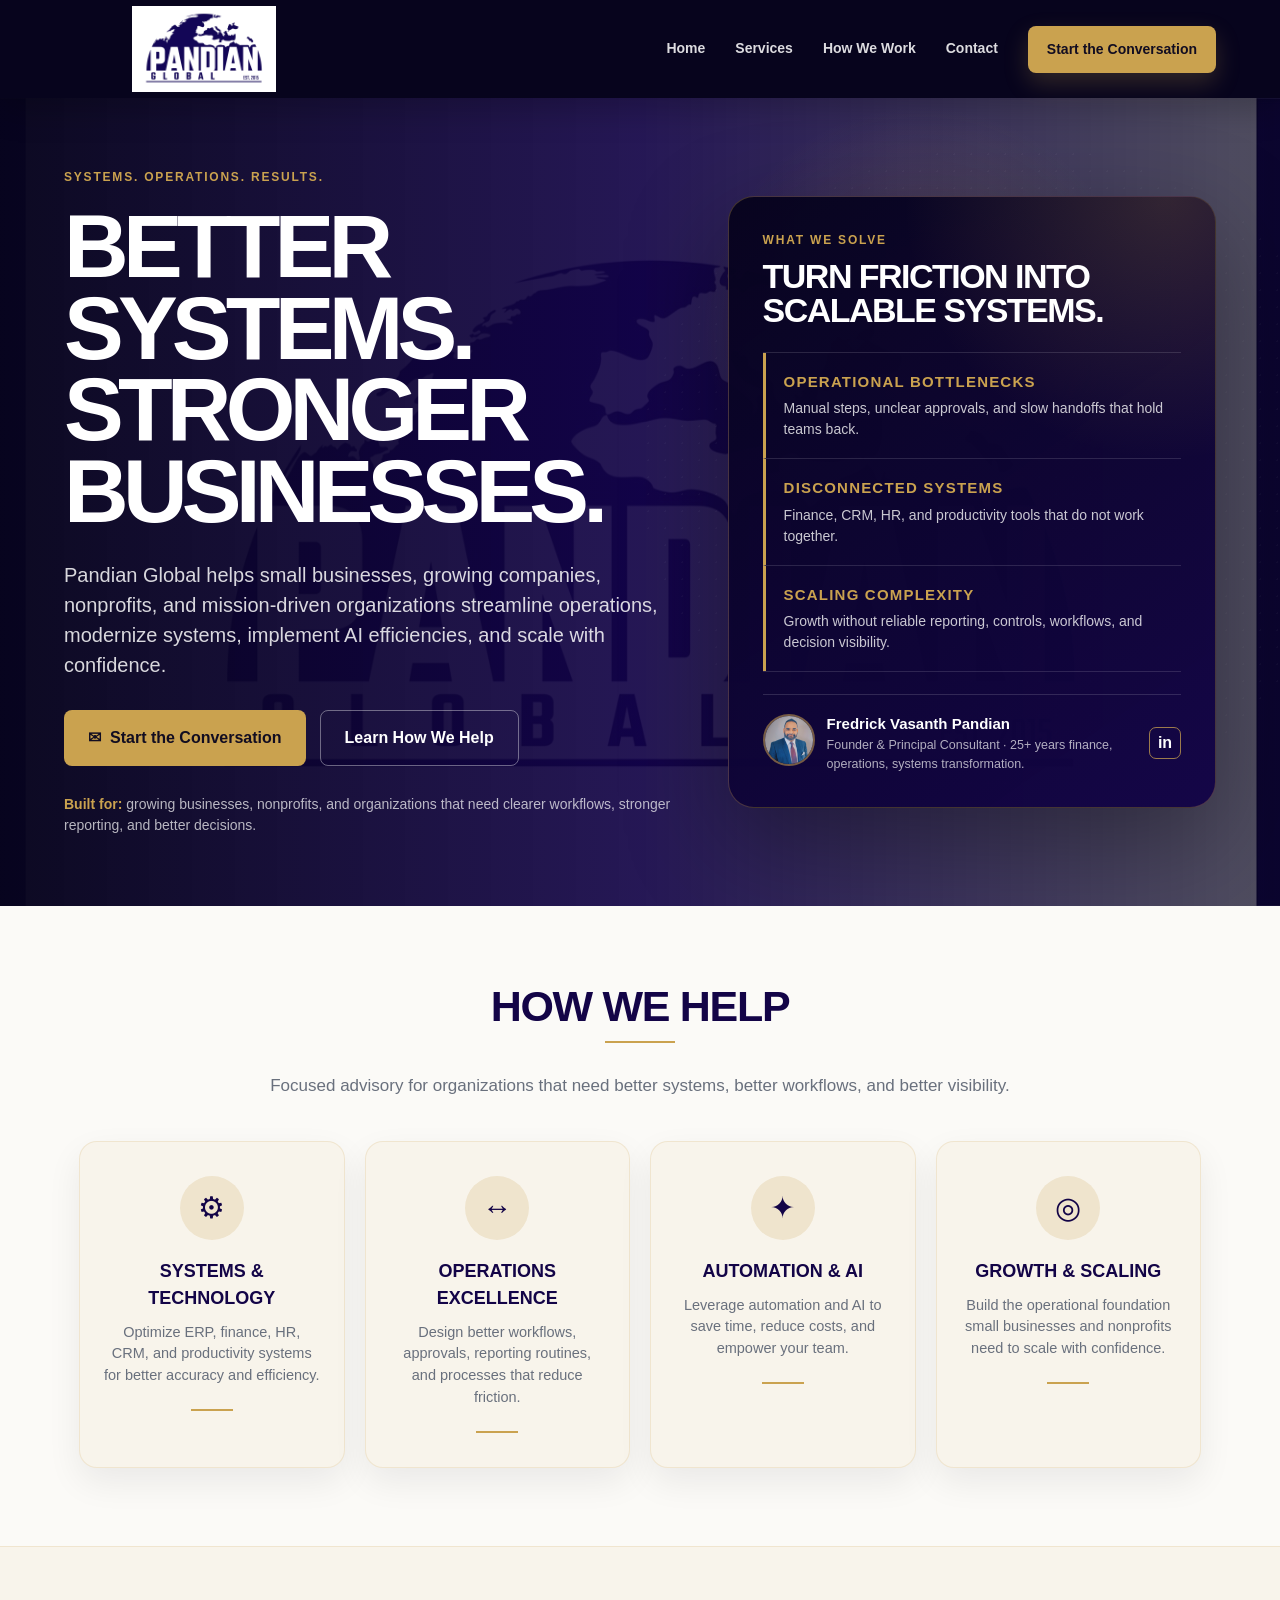
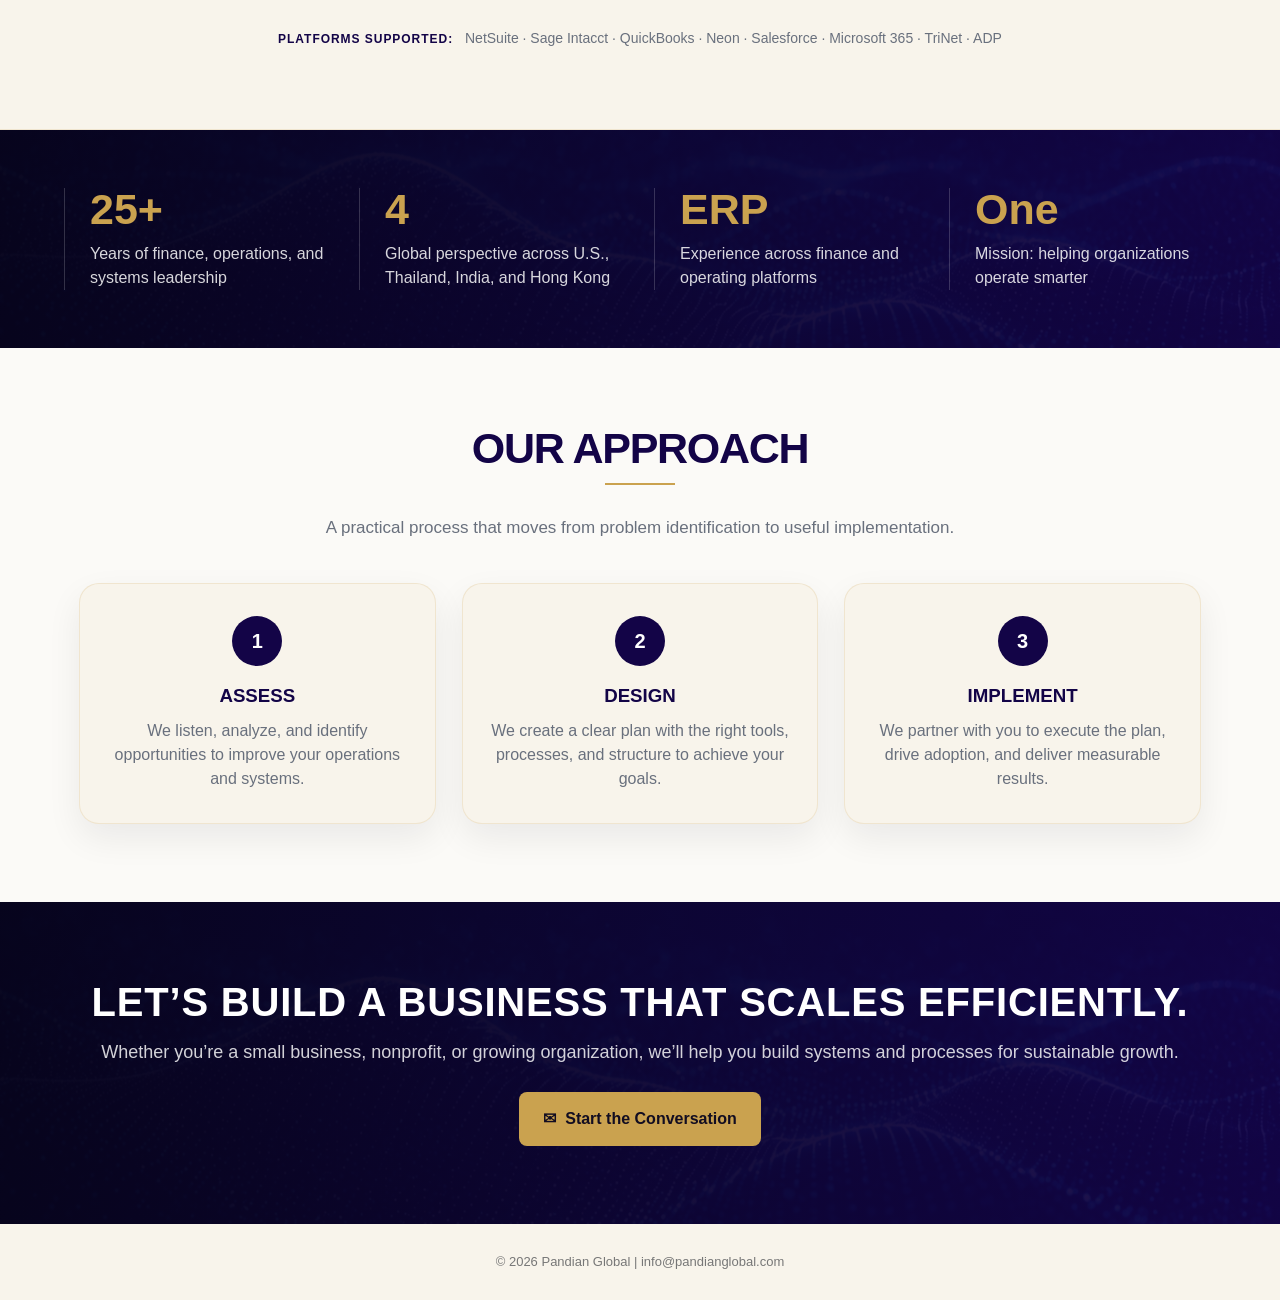
==== commit f09449f3: "Use cropped SVG logo in navbar" ====
--- a/index.html
+++ b/index.html
@@ -4,230 +4,31 @@
   <meta charset="UTF-8" />
   <meta name="viewport" content="width=device-width, initial-scale=1.0, viewport-fit=cover" />
   <title>Pandian Global | Systems. Operations. Results.</title>
-  <meta
-    name="description"
-    content="Pandian Global helps small businesses, growing companies, nonprofits, and mission-driven organizations streamline operations, modernize systems, implement AI efficiencies, and scale with confidence."
-  />
+  <meta name="description" content="Pandian Global helps small businesses, growing companies, nonprofits, and mission-driven organizations streamline operations, modernize systems, implement AI efficiencies, and scale with confidence." />
   <link rel="canonical" href="https://www.pandianglobal.com/" />
   <link rel="icon" href="favicon.png" type="image/png" />
-  <meta property="og:type" content="website" />
-  <meta property="og:title" content="Pandian Global | Systems. Operations. Results." />
-  <meta
-    property="og:description"
-    content="Practical advisory for organizations that need better systems, workflows, reporting, automation, and operational scale."
-  />
-  <meta property="og:url" content="https://www.pandianglobal.com/" />
-  <meta property="og:image" content="https://www.pandianglobal.com/hero-bg-web.jpg" />
-  <meta name="twitter:card" content="summary_large_image" />
-  <meta name="twitter:title" content="Pandian Global | Systems. Operations. Results." />
-  <meta
-    name="twitter:description"
-    content="Streamline operations, modernize systems, implement AI efficiencies, and scale with confidence."
-  />
-  <meta name="twitter:image" content="https://www.pandianglobal.com/hero-bg-web.jpg" />
-  <script type="application/ld+json">
-    {
-      "@context": "https://schema.org",
-      "@type": "ProfessionalService",
-      "name": "Pandian Global",
-      "url": "https://www.pandianglobal.com/",
-      "email": "info@pandianglobal.com",
-      "description": "Pandian Global helps organizations streamline operations, modernize systems, implement AI efficiencies, and scale with confidence.",
-      "areaServed": ["United States", "Thailand", "India", "Hong Kong"],
-      "founder": {
-        "@type": "Person",
-        "name": "Fredrick Vasanth Pandian"
-      },
-      "sameAs": [
-        "https://www.linkedin.com/company/9411024/",
-        "https://www.linkedin.com/in/fpandian/"
-      ]
-    }
-  </script>
   <link rel="stylesheet" href="styles.css" />
 </head>
 <body>
   <header class="top">
     <a class="brand" href="#home" aria-label="Pandian Global home">
-      <img src="pglogo.png" alt="Pandian Global logo" onerror="this.src='logo.png'" />
+      <img src="pglogo.svg" alt="Pandian Global logo" onerror="this.src='logo.png'" />
       <span class="brand-text">Pandian Global</span>
     </a>
-    <button
-      class="menu-toggle"
-      type="button"
-      aria-label="Open navigation menu"
-      aria-controls="site-nav"
-      aria-expanded="false"
-    >
-      <span aria-hidden="true"></span>
-    </button>
+    <button class="menu-toggle" type="button" aria-label="Open navigation menu" aria-controls="site-nav" aria-expanded="false"><span aria-hidden="true"></span></button>
     <nav class="nav" id="site-nav" data-open="false" aria-label="Primary navigation">
-      <a href="#home">Home</a>
-      <a href="#services">Services</a>
-      <a href="#approach">How We Work</a>
-      <a href="#contact">Contact</a>
-      <a class="talk" href="mailto:info@pandianglobal.com">Start the Conversation</a>
+      <a href="#home">Home</a><a href="#services">Services</a><a href="#approach">How We Work</a><a href="#contact">Contact</a><a class="talk" href="mailto:info@pandianglobal.com">Start the Conversation</a>
     </nav>
   </header>
-
   <main>
-    <section class="hero" id="home">
-      <div>
-        <div class="eyebrow">Systems. Operations. Results.</div>
-        <h1>Better Systems.<br />Stronger Businesses.</h1>
-        <p>
-          Pandian Global helps small businesses, growing companies, nonprofits, and
-          mission-driven organizations streamline operations, modernize systems,
-          implement AI efficiencies, and scale with confidence.
-        </p>
-        <div class="actions">
-          <a class="btn btn-gold" href="mailto:info@pandianglobal.com">
-            <span aria-hidden="true">✉</span>
-            Start the Conversation
-          </a>
-          <a class="btn btn-outline" href="#services">Learn How We Help</a>
-        </div>
-        <div class="hero-note">
-          <strong>Built for:</strong> growing businesses, nonprofits, and organizations
-          that need clearer workflows, stronger reporting, and better decisions.
-        </div>
-      </div>
-
-      <aside class="hero-panel" aria-labelledby="solve-title">
-        <div class="panel-kicker">What We Solve</div>
-        <h2 class="panel-title" id="solve-title">Turn friction into scalable systems.</h2>
-        <ul class="solve-list">
-          <li class="solve">
-            <h3>Operational Bottlenecks</h3>
-            <p>Manual steps, unclear approvals, and slow handoffs that hold teams back.</p>
-          </li>
-          <li class="solve">
-            <h3>Disconnected Systems</h3>
-            <p>Finance, CRM, HR, and productivity tools that do not work together.</p>
-          </li>
-          <li class="solve">
-            <h3>Scaling Complexity</h3>
-            <p>Growth without reliable reporting, controls, workflows, and decision visibility.</p>
-          </li>
-        </ul>
-        <div class="founder-mini">
-          <a href="https://www.linkedin.com/in/fpandian/" target="_blank" rel="noopener">
-            <img src="fredrick-headshot.jpg" alt="Fredrick Vasanth Pandian" />
-          </a>
-          <div>
-            <h4>Fredrick Vasanth Pandian</h4>
-            <p>Founder &amp; Principal Consultant · 25+ years finance, operations, systems transformation.</p>
-          </div>
-          <a
-            class="linkedin"
-            href="https://www.linkedin.com/company/9411024/"
-            target="_blank"
-            rel="noopener"
-            aria-label="Pandian Global on LinkedIn"
-          >in</a>
-        </div>
-      </aside>
-    </section>
-
-    <section class="section" id="services">
-      <h2>How We Help</h2>
-      <div class="gold-line" aria-hidden="true"></div>
-      <p class="sub">
-        Focused advisory for organizations that need better systems, better workflows,
-        and better visibility.
-      </p>
-      <ul class="services">
-        <li class="service">
-          <div class="icon" aria-hidden="true">⚙</div>
-          <h3>Systems &amp; Technology</h3>
-          <p>Optimize ERP, finance, HR, CRM, and productivity systems for better accuracy and efficiency.</p>
-        </li>
-        <li class="service">
-          <div class="icon" aria-hidden="true">↔</div>
-          <h3>Operations Excellence</h3>
-          <p>Design better workflows, approvals, reporting routines, and processes that reduce friction.</p>
-        </li>
-        <li class="service">
-          <div class="icon" aria-hidden="true">✦</div>
-          <h3>Automation &amp; AI</h3>
-          <p>Leverage automation and AI to save time, reduce costs, and empower your team.</p>
-        </li>
-        <li class="service">
-          <div class="icon" aria-hidden="true">◎</div>
-          <h3>Growth &amp; Scaling</h3>
-          <p>Build the operational foundation small businesses and nonprofits need to scale with confidence.</p>
-        </li>
-      </ul>
-    </section>
-
-    <section class="band" aria-label="Supported platforms">
-      <div class="section">
-        <div class="platform-line">
-          <strong>Platforms supported:</strong>
-          NetSuite · Sage Intacct · QuickBooks · Neon · Salesforce · Microsoft 365 · TriNet · ADP
-        </div>
-      </div>
-    </section>
-
-    <section class="stats" aria-label="Pandian Global experience highlights">
-      <div class="stats-grid">
-        <div class="stat">
-          <strong>25+</strong>
-          <span>Years of finance, operations, and systems leadership</span>
-        </div>
-        <div class="stat">
-          <strong>4</strong>
-          <span>Global perspective across U.S., Thailand, India, and Hong Kong</span>
-        </div>
-        <div class="stat">
-          <strong>ERP</strong>
-          <span>Experience across finance and operating platforms</span>
-        </div>
-        <div class="stat">
-          <strong>One</strong>
-          <span>Mission: helping organizations operate smarter</span>
-        </div>
-      </div>
-    </section>
-
-    <section class="section" id="approach">
-      <h2>Our Approach</h2>
-      <div class="gold-line" aria-hidden="true"></div>
-      <p class="sub">A practical process that moves from problem identification to useful implementation.</p>
-      <ol class="approach">
-        <li class="step">
-          <div class="step-num" aria-hidden="true">1</div>
-          <h3>Assess</h3>
-          <p>We listen, analyze, and identify opportunities to improve your operations and systems.</p>
-        </li>
-        <li class="step">
-          <div class="step-num" aria-hidden="true">2</div>
-          <h3>Design</h3>
-          <p>We create a clear plan with the right tools, processes, and structure to achieve your goals.</p>
-        </li>
-        <li class="step">
-          <div class="step-num" aria-hidden="true">3</div>
-          <h3>Implement</h3>
-          <p>We partner with you to execute the plan, drive adoption, and deliver measurable results.</p>
-        </li>
-      </ol>
-    </section>
-
-    <section class="cta" id="contact">
-      <h2>Let’s build a business that scales efficiently.</h2>
-      <p>
-        Whether you’re a small business, nonprofit, or growing organization, we’ll help
-        you build systems and processes for sustainable growth.
-      </p>
-      <a class="btn btn-gold" href="mailto:info@pandianglobal.com">
-        <span aria-hidden="true">✉</span>
-        Start the Conversation
-      </a>
-    </section>
+    <section class="hero" id="home"><div><div class="eyebrow">Systems. Operations. Results.</div><h1>Better Systems.<br />Stronger Businesses.</h1><p>Pandian Global helps small businesses, growing companies, nonprofits, and mission-driven organizations streamline operations, modernize systems, implement AI efficiencies, and scale with confidence.</p><div class="actions"><a class="btn btn-gold" href="mailto:info@pandianglobal.com"><span aria-hidden="true">✉</span> Start the Conversation</a><a class="btn btn-outline" href="#services">Learn How We Help</a></div><div class="hero-note"><strong>Built for:</strong> growing businesses, nonprofits, and organizations that need clearer workflows, stronger reporting, and better decisions.</div></div><aside class="hero-panel" aria-labelledby="solve-title"><div class="panel-kicker">What We Solve</div><h2 class="panel-title" id="solve-title">Turn friction into scalable systems.</h2><ul class="solve-list"><li class="solve"><h3>Operational Bottlenecks</h3><p>Manual steps, unclear approvals, and slow handoffs that hold teams back.</p></li><li class="solve"><h3>Disconnected Systems</h3><p>Finance, CRM, HR, and productivity tools that do not work together.</p></li><li class="solve"><h3>Scaling Complexity</h3><p>Growth without reliable reporting, controls, workflows, and decision visibility.</p></li></ul><div class="founder-mini"><a href="https://www.linkedin.com/in/fpandian/" target="_blank" rel="noopener"><img src="fredrick-headshot.jpg" alt="Fredrick Vasanth Pandian" /></a><div><h4>Fredrick Vasanth Pandian</h4><p>Founder &amp; Principal Consultant · 25+ years finance, operations, systems transformation.</p></div><a class="linkedin" href="https://www.linkedin.com/company/9411024/" target="_blank" rel="noopener" aria-label="Pandian Global on LinkedIn">in</a></div></aside></section>
+    <section class="section" id="services"><h2>How We Help</h2><div class="gold-line" aria-hidden="true"></div><p class="sub">Focused advisory for organizations that need better systems, better workflows, and better visibility.</p><ul class="services"><li class="service"><div class="icon" aria-hidden="true">⚙</div><h3>Systems &amp; Technology</h3><p>Optimize ERP, finance, HR, CRM, and productivity systems for better accuracy and efficiency.</p></li><li class="service"><div class="icon" aria-hidden="true">↔</div><h3>Operations Excellence</h3><p>Design better workflows, approvals, reporting routines, and processes that reduce friction.</p></li><li class="service"><div class="icon" aria-hidden="true">✦</div><h3>Automation &amp; AI</h3><p>Leverage automation and AI to save time, reduce costs, and empower your team.</p></li><li class="service"><div class="icon" aria-hidden="true">◎</div><h3>Growth &amp; Scaling</h3><p>Build the operational foundation small businesses and nonprofits need to scale with confidence.</p></li></ul></section>
+    <section class="band" aria-label="Supported platforms"><div class="section"><div class="platform-line"><strong>Platforms supported:</strong> NetSuite · Sage Intacct · QuickBooks · Neon · Salesforce · Microsoft 365 · TriNet · ADP</div></div></section>
+    <section class="stats" aria-label="Pandian Global experience highlights"><div class="stats-grid"><div class="stat"><strong>25+</strong><span>Years of finance, operations, and systems leadership</span></div><div class="stat"><strong>4</strong><span>Global perspective across U.S., Thailand, India, and Hong Kong</span></div><div class="stat"><strong>ERP</strong><span>Experience across finance and operating platforms</span></div><div class="stat"><strong>One</strong><span>Mission: helping organizations operate smarter</span></div></div></section>
+    <section class="section" id="approach"><h2>Our Approach</h2><div class="gold-line" aria-hidden="true"></div><p class="sub">A practical process that moves from problem identification to useful implementation.</p><ol class="approach"><li class="step"><div class="step-num" aria-hidden="true">1</div><h3>Assess</h3><p>We listen, analyze, and identify opportunities to improve your operations and systems.</p></li><li class="step"><div class="step-num" aria-hidden="true">2</div><h3>Design</h3><p>We create a clear plan with the right tools, processes, and structure to achieve your goals.</p></li><li class="step"><div class="step-num" aria-hidden="true">3</div><h3>Implement</h3><p>We partner with you to execute the plan, drive adoption, and deliver measurable results.</p></li></ol></section>
+    <section class="cta" id="contact"><h2>Let’s build a business that scales efficiently.</h2><p>Whether you’re a small business, nonprofit, or growing organization, we’ll help you build systems and processes for sustainable growth.</p><a class="btn btn-gold" href="mailto:info@pandianglobal.com"><span aria-hidden="true">✉</span> Start the Conversation</a></section>
   </main>
-
   <footer>© 2026 Pandian Global | info@pandianglobal.com</footer>
-
   <script src="site.js" defer></script>
 </body>
 </html>
--- a/styles.css
+++ b/styles.css
@@ -44,7 +44,7 @@
   display: flex;
   align-items: center;
   justify-content: space-between;
-  height: 86px;
+  height: 98px;
   padding: 0 5vw;
   background: var(--deep);
   box-shadow: 0 12px 30px rgba(0, 0, 0, .22);
@@ -58,8 +58,8 @@
 }
 
 .brand img {
-  width: 150px;
-  max-height: 58px;
+  width: 280px;
+  max-height: 86px;
   object-fit: contain;
 }
 
@@ -158,7 +158,7 @@
   grid-template-columns: 1.12fr .88fr;
   gap: 42px;
   align-items: center;
-  min-height: calc(100vh - 86px);
+  min-height: calc(100vh - 98px);
   padding: 70px 5vw;
   overflow: hidden;
   background:
@@ -617,8 +617,13 @@
 
 @media (max-width: 1050px) {
   .top {
-    height: 76px;
+    height: 86px;
     padding: 0 24px;
+  }
+
+  .brand img {
+    width: 230px;
+    max-height: 76px;
   }
 
   .menu-toggle {
@@ -660,6 +665,7 @@
 
   .hero {
     grid-template-columns: 1fr;
+    min-height: calc(100vh - 86px);
   }
 
   .hero-panel {
@@ -683,13 +689,13 @@
 
 @media (max-width: 650px) {
   .top {
-    height: 70px;
+    height: 78px;
     padding: 0 18px;
   }
 
   .brand img {
-    width: 138px;
-    max-height: 48px;
+    width: 210px;
+    max-height: 64px;
   }
 
   .nav {
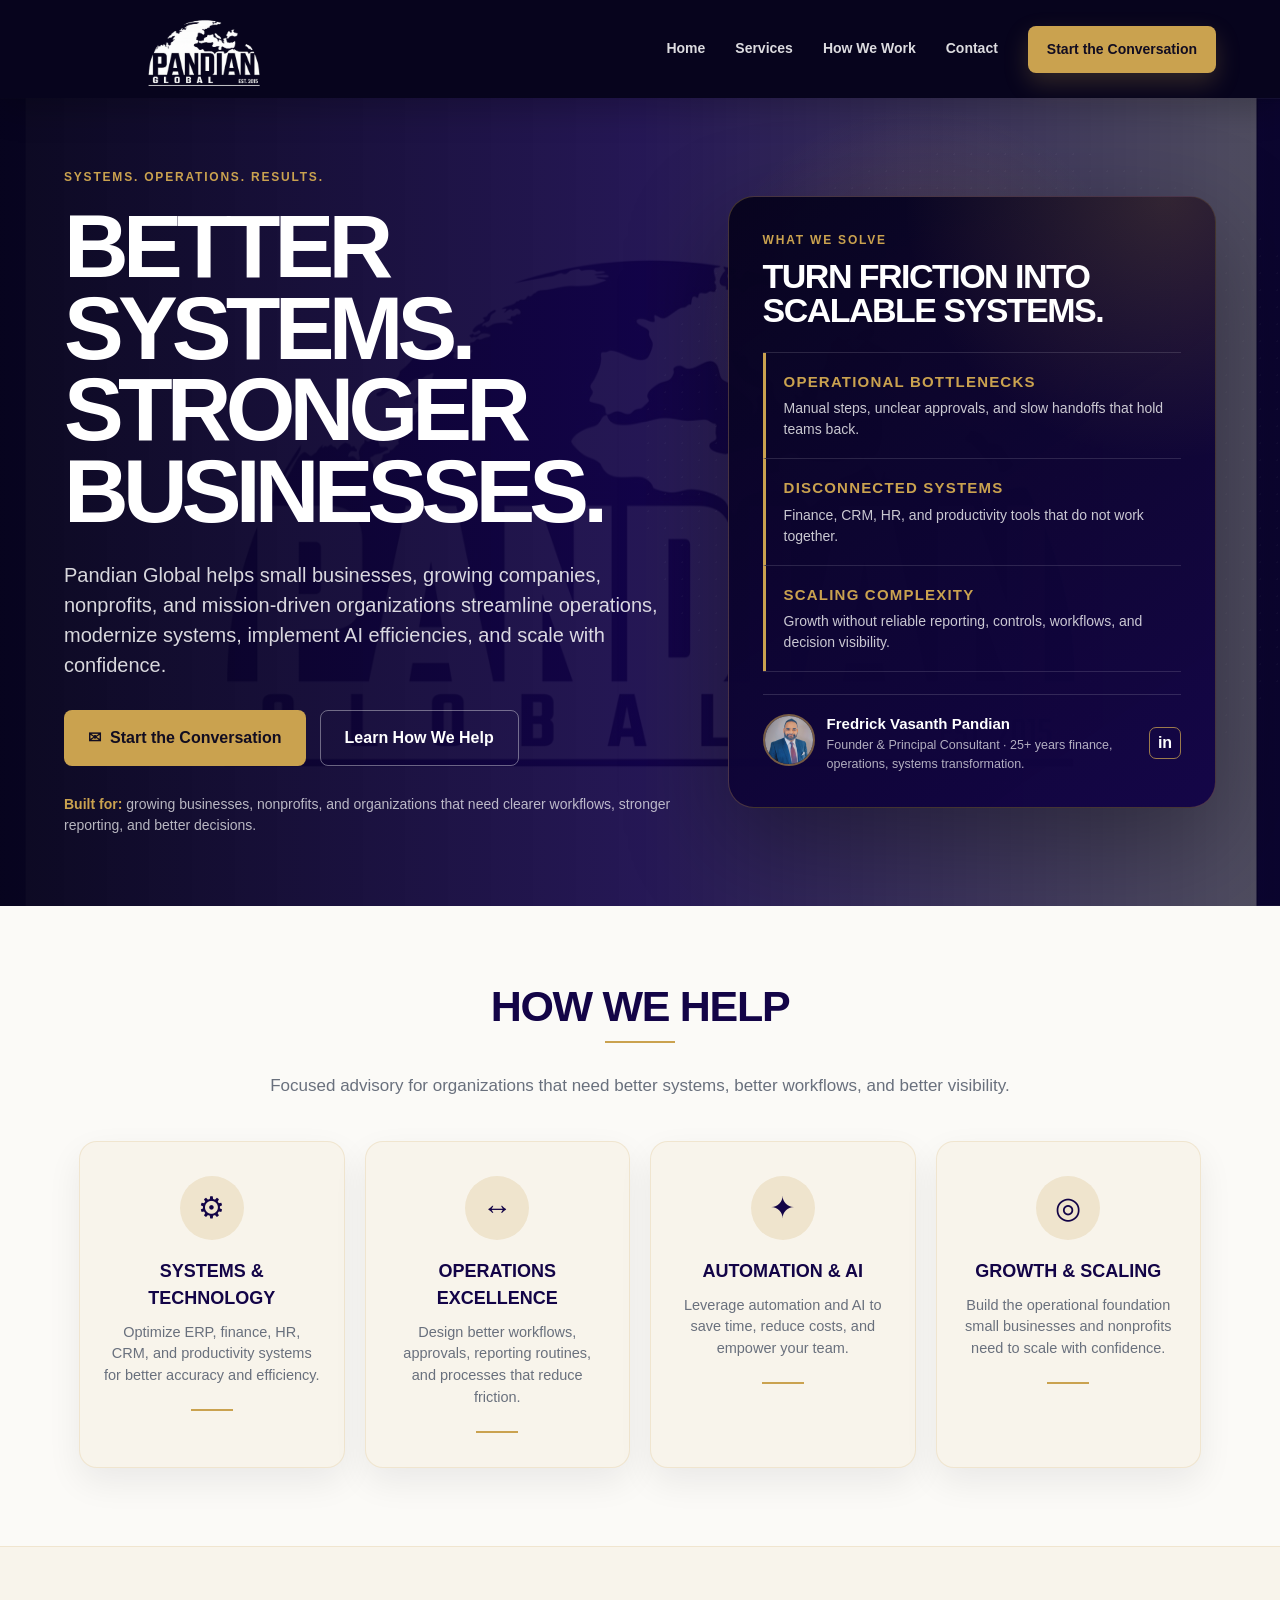
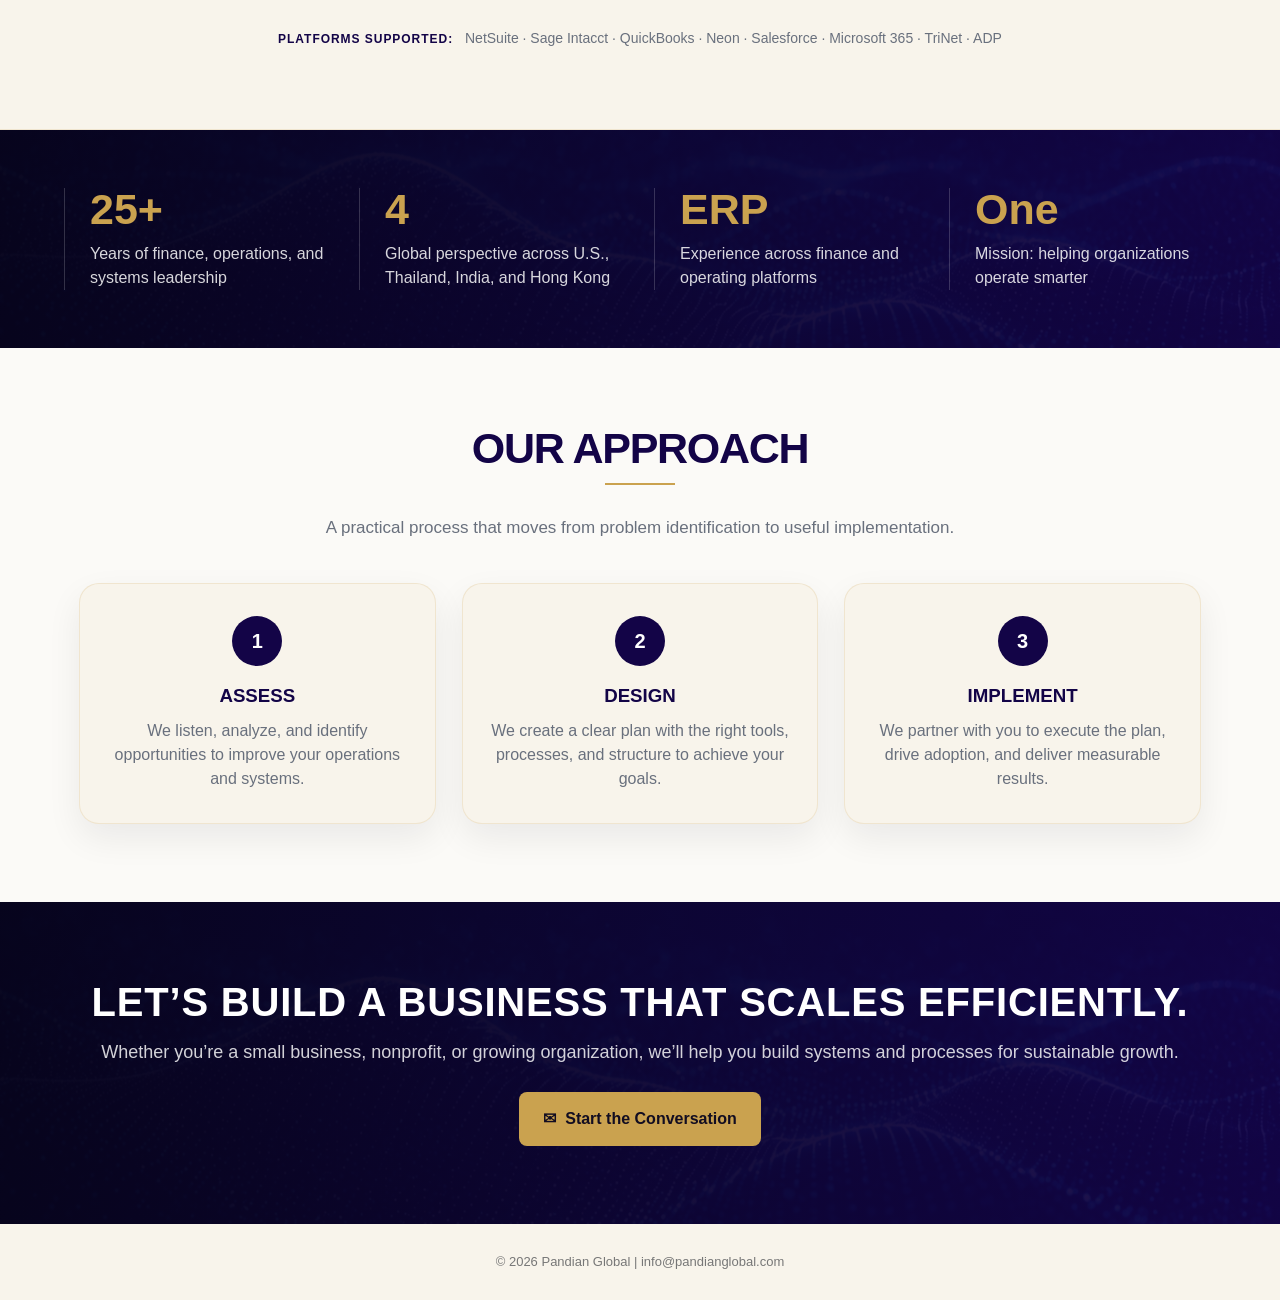
==== commit 9d75e79d: "Update index.html" ====
--- a/index.html
+++ b/index.html
@@ -12,7 +12,7 @@
 <body>
   <header class="top">
     <a class="brand" href="#home" aria-label="Pandian Global home">
-      <img src="pglogo.svg" alt="Pandian Global logo" onerror="this.src='logo.png'" />
+      <img src="pglogo.svg" alt="Pandian Global logo" onerror="this.src='pglogo.svg'" />
       <span class="brand-text">Pandian Global</span>
     </a>
     <button class="menu-toggle" type="button" aria-label="Open navigation menu" aria-controls="site-nav" aria-expanded="false"><span aria-hidden="true"></span></button>
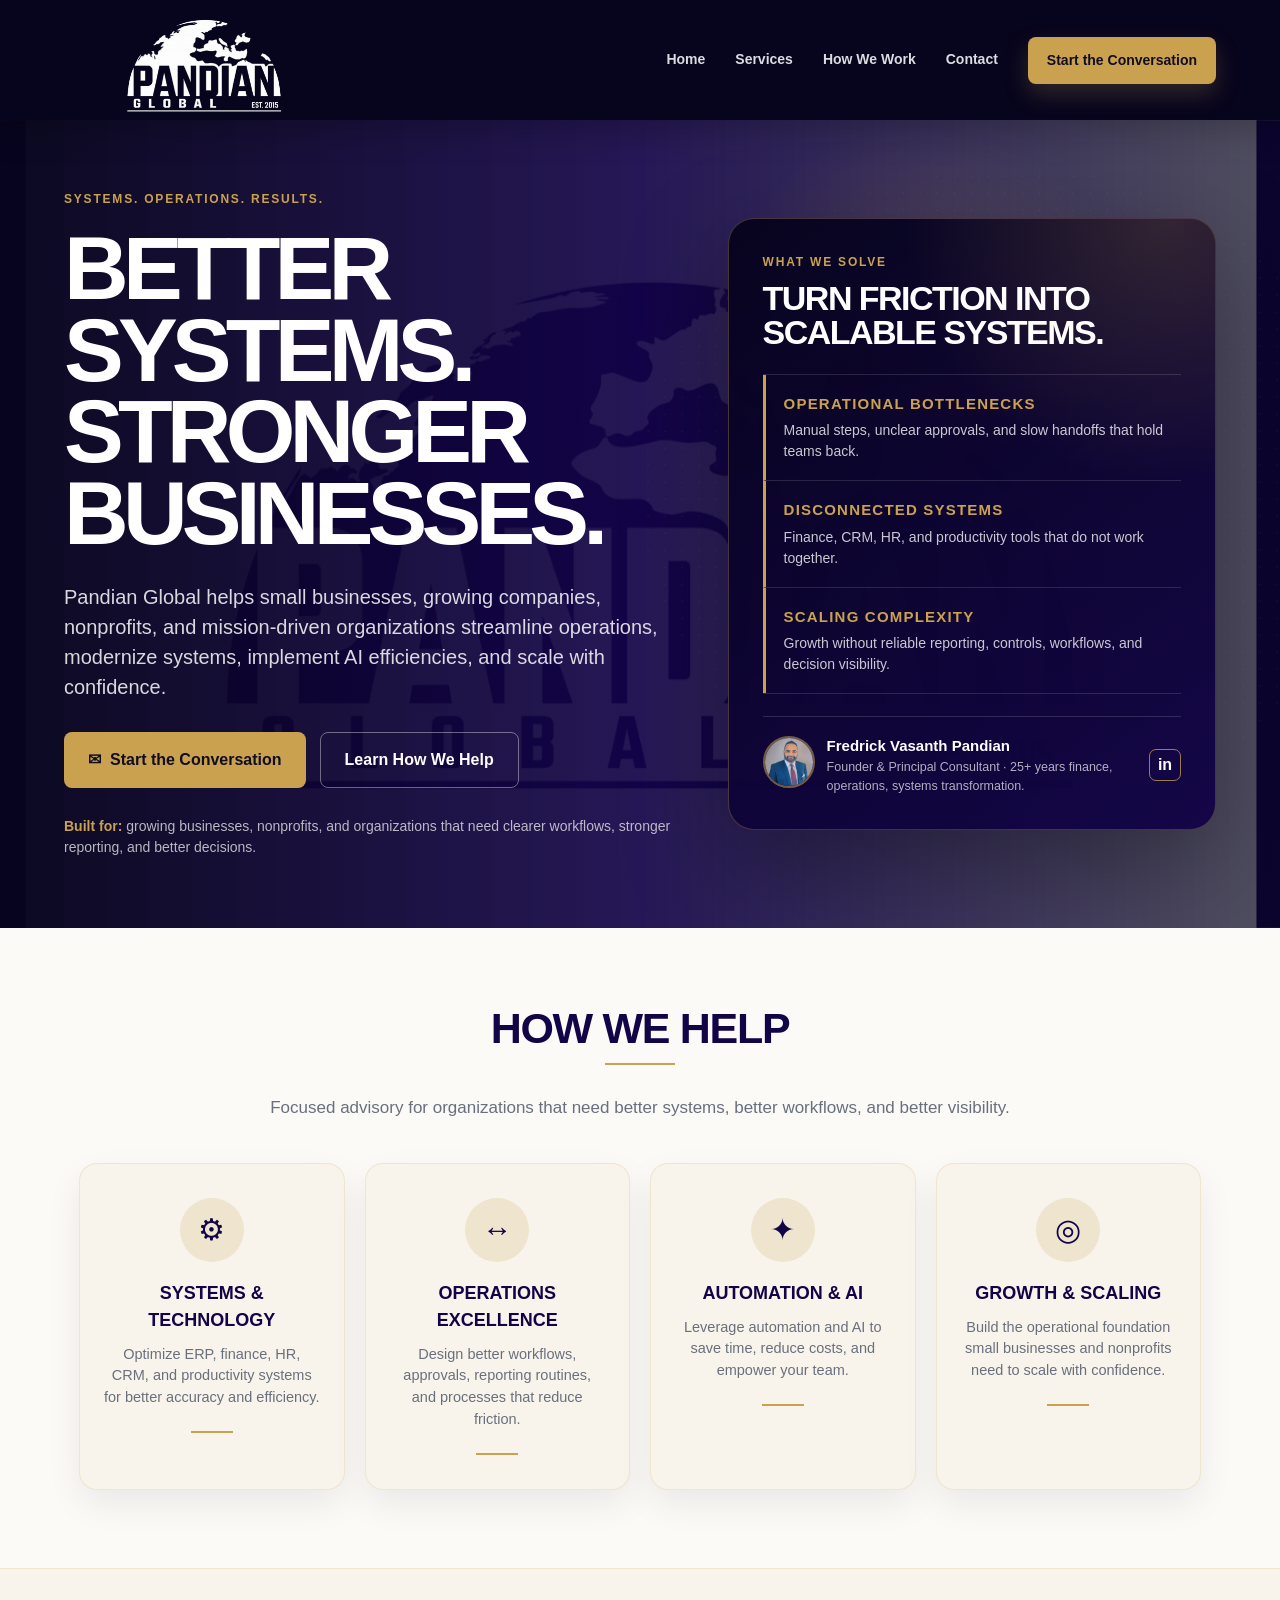
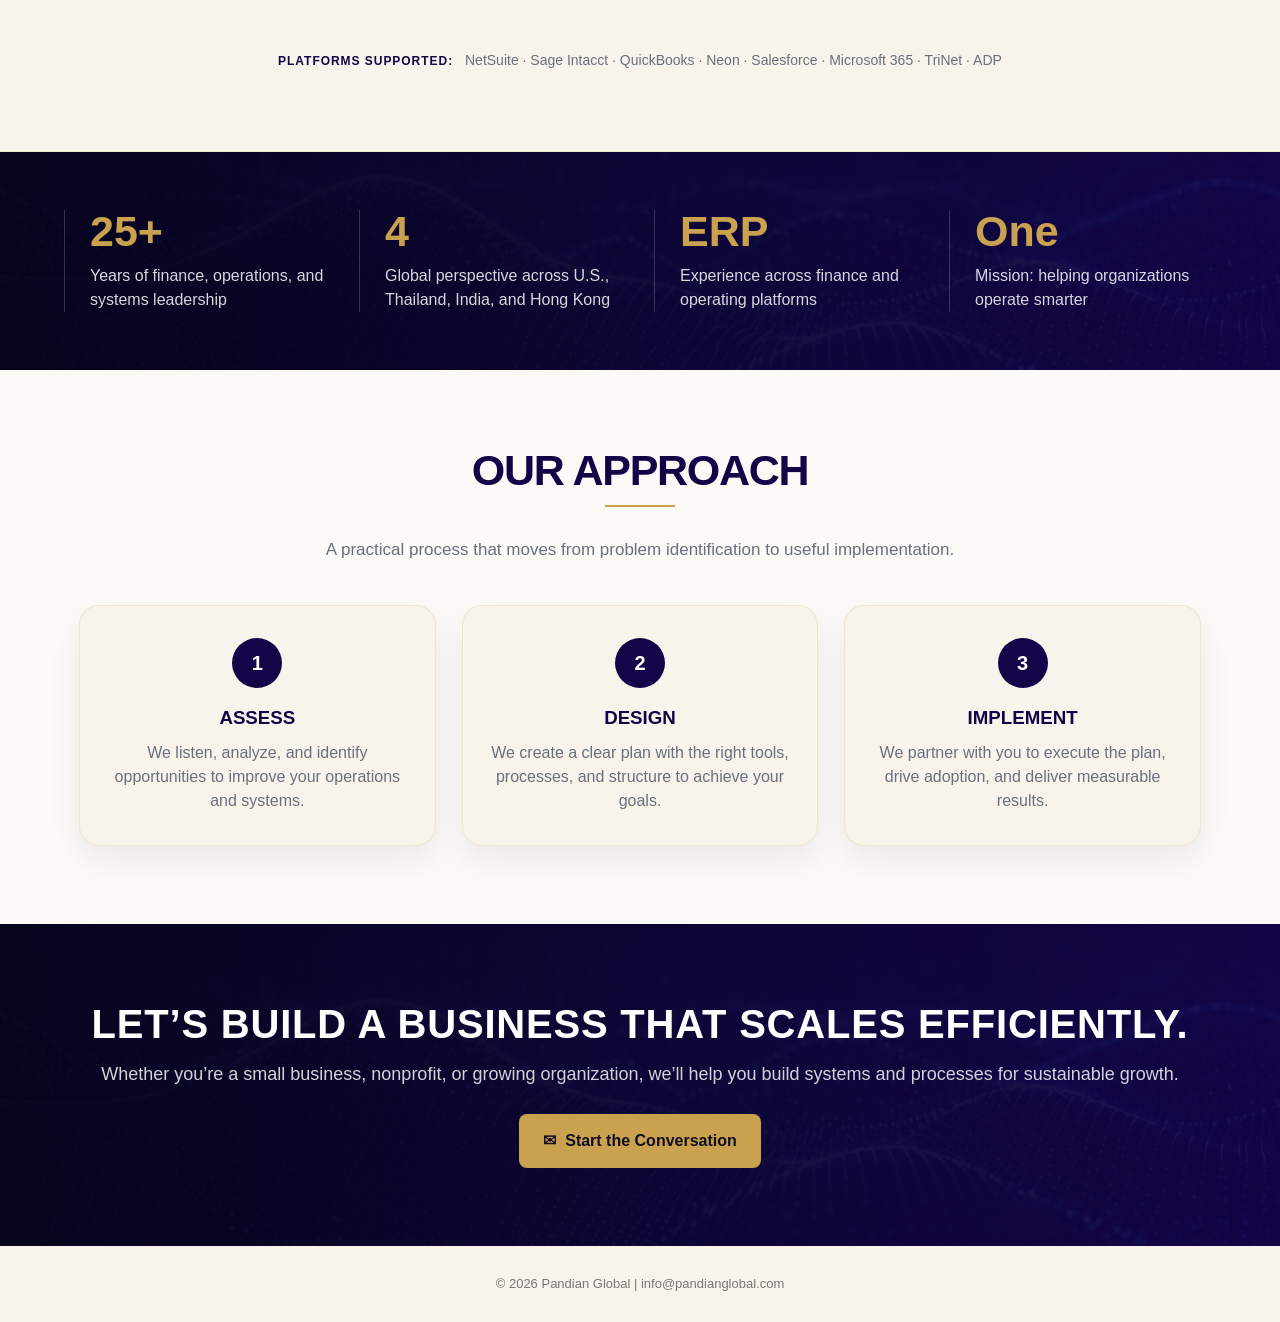
==== commit a24c0fb1: "Remove logo image fallback" ====
--- a/index.html
+++ b/index.html
@@ -12,7 +12,7 @@
 <body>
   <header class="top">
     <a class="brand" href="#home" aria-label="Pandian Global home">
-      <img src="pglogo.svg" alt="Pandian Global logo" onerror="this.src='pglogo.svg'" />
+      <img src="pglogo.svg" alt="Pandian Global logo" />
       <span class="brand-text">Pandian Global</span>
     </a>
     <button class="menu-toggle" type="button" aria-label="Open navigation menu" aria-controls="site-nav" aria-expanded="false"><span aria-hidden="true"></span></button>
--- a/styles.css
+++ b/styles.css
@@ -44,7 +44,7 @@
   display: flex;
   align-items: center;
   justify-content: space-between;
-  height: 98px;
+  height: 120px;
   padding: 0 5vw;
   background: var(--deep);
   box-shadow: 0 12px 30px rgba(0, 0, 0, .22);
@@ -59,7 +59,7 @@
 
 .brand img {
   width: 280px;
-  max-height: 86px;
+  max-height: 120px;
   object-fit: contain;
 }
 
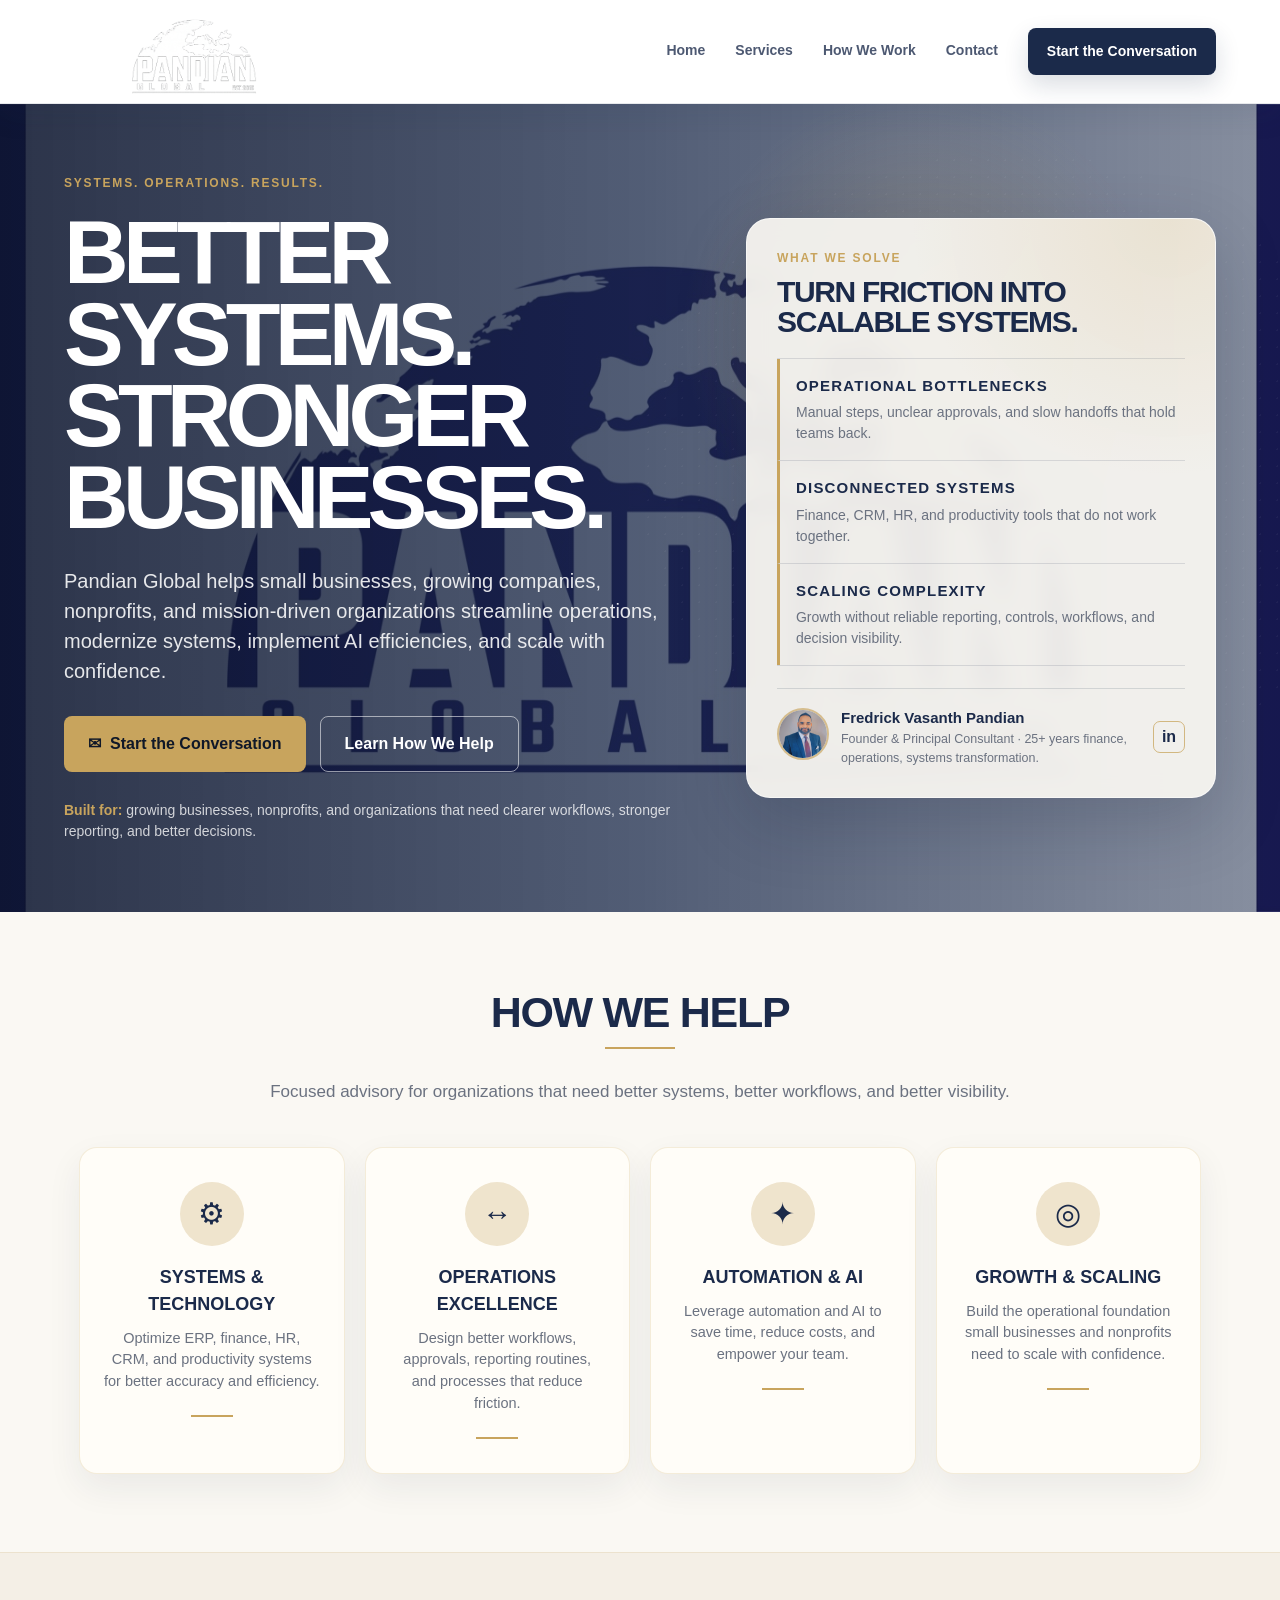
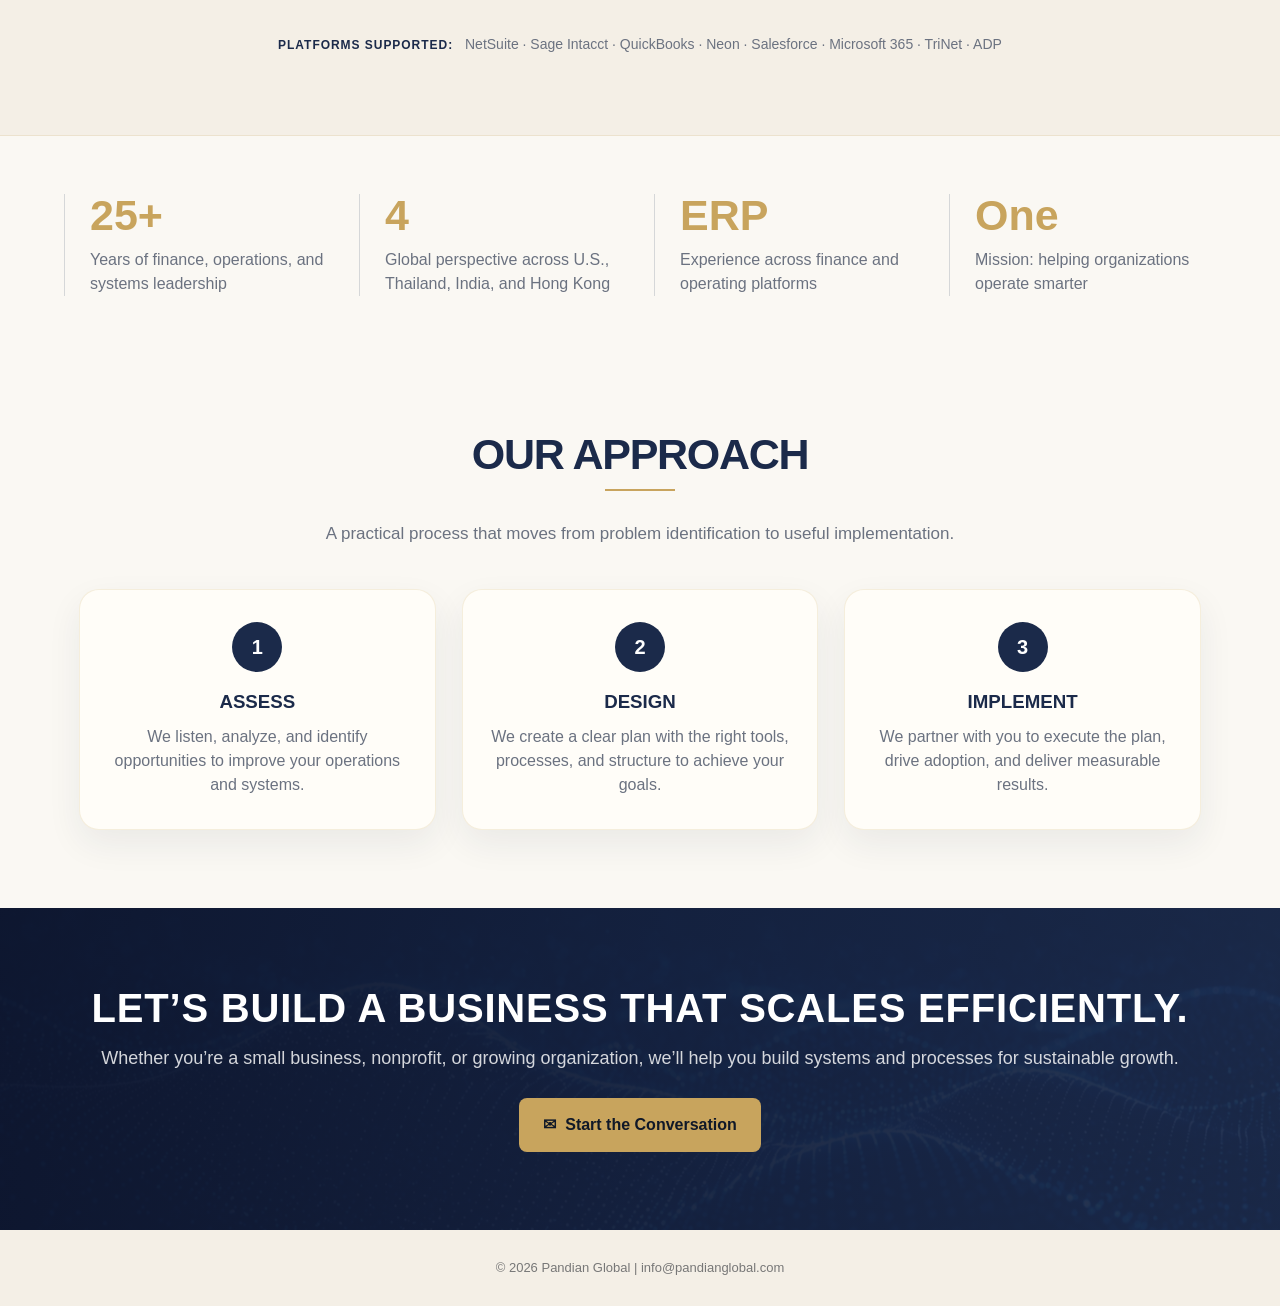
==== commit 12128f6f: "Load white nav override stylesheet" ====
--- a/index.html
+++ b/index.html
@@ -8,6 +8,7 @@
   <link rel="canonical" href="https://www.pandianglobal.com/" />
   <link rel="icon" href="favicon.png" type="image/png" />
   <link rel="stylesheet" href="styles.css" />
+  <link rel="stylesheet" href="nav-white.css" />
 </head>
 <body>
   <header class="top">
--- a/styles.css
+++ b/styles.css
@@ -1,1024 +1 @@
-:root {
-  --navy: #130447;
-  --deep: #07041d;
-  --gold: #caa24f;
-  --paper: #fbfaf7;
-  --warm: #f8f4eb;
-  --ink: #17151f;
-  --muted: #69707d;
-  --shadow: 0 24px 70px rgba(8, 5, 31, .14);
-}
-
-* {
-  box-sizing: border-box;
-}
-
-html {
-  scroll-behavior: smooth;
-}
-
-body {
-  margin: 0;
-  background: var(--paper);
-  color: var(--ink);
-  font-family: Arial, Helvetica, sans-serif;
-  line-height: 1.5;
-  -webkit-text-size-adjust: 100%;
-}
-
-a {
-  color: inherit;
-  text-decoration: none;
-}
-
-a:focus-visible,
-button:focus-visible {
-  outline: 3px solid var(--gold);
-  outline-offset: 4px;
-}
-
-.top {
-  position: sticky;
-  top: 0;
-  z-index: 30;
-  display: flex;
-  align-items: center;
-  justify-content: space-between;
-  height: 120px;
-  padding: 0 5vw;
-  background: var(--deep);
-  box-shadow: 0 12px 30px rgba(0, 0, 0, .22);
-}
-
-.brand {
-  display: flex;
-  align-items: center;
-  gap: 13px;
-  color: #fff;
-}
-
-.brand img {
-  width: 280px;
-  max-height: 120px;
-  object-fit: contain;
-}
-
-.brand-text {
-  position: absolute;
-  width: 1px;
-  height: 1px;
-  overflow: hidden;
-  clip: rect(0 0 0 0);
-  white-space: nowrap;
-}
-
-.menu-toggle {
-  position: relative;
-  display: none;
-  width: 44px;
-  height: 44px;
-  padding: 0;
-  border: 1px solid rgba(202, 162, 79, .6);
-  border-radius: 8px;
-  background: transparent;
-  color: var(--gold);
-  cursor: pointer;
-}
-
-.menu-toggle span,
-.menu-toggle::before,
-.menu-toggle::after {
-  position: absolute;
-  top: 50%;
-  left: 50%;
-  display: block;
-  width: 20px;
-  height: 2px;
-  background: currentColor;
-  border-radius: 999px;
-  content: "";
-  transform: translate(-50%, -50%);
-  transition: transform .2s ease, opacity .2s ease;
-}
-
-.menu-toggle::before {
-  transform: translate(-50%, calc(-50% - 6px));
-}
-
-.menu-toggle::after {
-  transform: translate(-50%, calc(-50% + 6px));
-}
-
-.menu-toggle[aria-expanded="true"] span {
-  opacity: 0;
-}
-
-.menu-toggle[aria-expanded="true"]::before {
-  transform: translate(-50%, -50%) rotate(45deg);
-}
-
-.menu-toggle[aria-expanded="true"]::after {
-  transform: translate(-50%, -50%) rotate(-45deg);
-}
-
-.nav {
-  display: flex;
-  align-items: center;
-  gap: 30px;
-  color: #fff;
-  font-size: 14px;
-  font-weight: 800;
-}
-
-.nav a {
-  padding: 8px 0;
-  border-bottom: 2px solid transparent;
-  opacity: .86;
-}
-
-.nav a:hover {
-  border-bottom-color: var(--gold);
-  color: var(--gold);
-  opacity: 1;
-}
-
-.nav .talk {
-  padding: 13px 19px;
-  border: 0;
-  border-radius: 8px;
-  background: var(--gold);
-  color: #120d21;
-  box-shadow: 0 10px 24px rgba(202, 162, 79, .22);
-  opacity: 1;
-}
-
-.hero {
-  position: relative;
-  display: grid;
-  grid-template-columns: 1.12fr .88fr;
-  gap: 42px;
-  align-items: center;
-  min-height: calc(100vh - 98px);
-  padding: 70px 5vw;
-  overflow: hidden;
-  background:
-    radial-gradient(circle at 72% 28%, rgba(202, 162, 79, .20), transparent 20%),
-    linear-gradient(90deg, rgba(7, 4, 29, .98), rgba(19, 4, 71, .92), rgba(7, 4, 29, .70)),
-    url("hero-bg-web.jpg") center / cover no-repeat;
-  color: #fff;
-}
-
-.hero::after {
-  position: absolute;
-  top: 6%;
-  right: -8%;
-  width: 58%;
-  height: 80%;
-  border-radius: 50%;
-  background: radial-gradient(circle, rgba(255, 255, 255, .12) 0 1px, transparent 1px);
-  background-size: 17px 17px;
-  content: "";
-  opacity: .26;
-  pointer-events: none;
-  animation: float 14s ease-in-out infinite alternate;
-}
-
-.hero > * {
-  position: relative;
-  z-index: 1;
-}
-
-.eyebrow {
-  margin-bottom: 20px;
-  color: var(--gold);
-  font-size: 12px;
-  font-weight: 900;
-  letter-spacing: .15em;
-  text-transform: uppercase;
-}
-
-h1 {
-  max-width: 880px;
-  margin: 0 0 28px;
-  font-size: clamp(52px, 7vw, 92px);
-  letter-spacing: -.065em;
-  line-height: .91;
-  text-transform: uppercase;
-}
-
-.hero p {
-  max-width: 700px;
-  margin: 0 0 22px;
-  color: rgba(255, 255, 255, .84);
-  font-size: 20px;
-}
-
-.actions {
-  display: flex;
-  flex-wrap: wrap;
-  gap: 14px;
-  margin-top: 30px;
-}
-
-.btn {
-  display: inline-flex;
-  align-items: center;
-  justify-content: center;
-  gap: 9px;
-  min-height: 48px;
-  padding: 15px 24px;
-  border-radius: 8px;
-  font-weight: 900;
-  transition: transform .22s ease;
-}
-
-.btn:hover {
-  transform: translateY(-2px);
-}
-
-.btn-gold {
-  background: var(--gold);
-  color: #120d21;
-}
-
-.btn-outline {
-  border: 1px solid rgba(255, 255, 255, .38);
-  color: #fff;
-}
-
-.hero-note {
-  margin-top: 28px;
-  color: rgba(255, 255, 255, .70);
-  font-size: 14px;
-}
-
-.hero-note strong {
-  color: var(--gold);
-}
-
-.hero-panel {
-  position: relative;
-  justify-self: end;
-  max-width: 510px;
-  padding: 34px;
-  overflow: hidden;
-  border: 1px solid rgba(202, 162, 79, .30);
-  border-radius: 26px;
-  background: linear-gradient(145deg, rgba(7, 4, 29, .98), rgba(19, 4, 71, .97));
-  box-shadow: 0 34px 100px rgba(0, 0, 0, .34);
-  color: #fff;
-}
-
-.hero-panel::before {
-  position: absolute;
-  inset: 0;
-  background: radial-gradient(circle at 90% 0%, rgba(202, 162, 79, .20), transparent 35%);
-  content: "";
-  pointer-events: none;
-}
-
-.hero-panel > * {
-  position: relative;
-  z-index: 1;
-}
-
-.panel-kicker {
-  margin-bottom: 10px;
-  color: var(--gold);
-  font-size: 12px;
-  font-weight: 900;
-  letter-spacing: .15em;
-  text-transform: uppercase;
-}
-
-.panel-title {
-  margin: 0 0 24px;
-  color: #fff;
-  font-size: 34px;
-  font-weight: 900;
-  letter-spacing: -.045em;
-  line-height: 1.02;
-  text-transform: uppercase;
-}
-
-.solve-list {
-  display: grid;
-  gap: 0;
-  margin: 0;
-  padding: 0;
-  border-top: 1px solid rgba(255, 255, 255, .13);
-  border-bottom: 1px solid rgba(255, 255, 255, .13);
-  list-style: none;
-}
-
-.solve {
-  padding: 18px 0 18px 18px;
-  border-left: 3px solid var(--gold);
-  transition: transform .22s ease;
-}
-
-.solve + .solve {
-  border-top: 1px solid rgba(255, 255, 255, .13);
-}
-
-.solve:hover {
-  transform: translateX(4px);
-}
-
-.solve h3 {
-  margin: 0 0 5px;
-  color: var(--gold);
-  font-size: 15px;
-  letter-spacing: .08em;
-  text-transform: uppercase;
-}
-
-.solve p {
-  margin: 0;
-  color: rgba(255, 255, 255, .78);
-  font-size: 14px;
-}
-
-.founder-mini {
-  display: grid;
-  grid-template-columns: 52px 1fr 32px;
-  gap: 12px;
-  align-items: center;
-  margin-top: 22px;
-  padding-top: 18px;
-  border-top: 1px solid rgba(255, 255, 255, .14);
-}
-
-.founder-mini img {
-  width: 52px;
-  height: 52px;
-  border: 2px solid rgba(202, 162, 79, .55);
-  border-radius: 50%;
-  object-fit: cover;
-  object-position: center 18%;
-  transition: transform .2s ease;
-}
-
-.founder-mini img:hover {
-  transform: scale(1.05);
-}
-
-.founder-mini h4 {
-  margin: 0;
-  color: #fff;
-  font-size: 15px;
-}
-
-.founder-mini p {
-  margin: 0;
-  color: rgba(255, 255, 255, .68);
-  font-size: 12.5px;
-}
-
-.linkedin {
-  display: grid;
-  width: 32px;
-  height: 32px;
-  place-items: center;
-  border: 1px solid rgba(202, 162, 79, .75);
-  border-radius: 7px;
-  color: #fff;
-  font-weight: 900;
-}
-
-.section {
-  max-width: 1250px;
-  margin: 0 auto;
-  padding: 78px 5vw;
-}
-
-.section h2 {
-  margin: 0 0 12px;
-  color: var(--navy);
-  font-size: 43px;
-  letter-spacing: -.03em;
-  line-height: 1.05;
-  text-align: center;
-  text-transform: uppercase;
-}
-
-.section .sub {
-  max-width: 760px;
-  margin: 0 auto 42px;
-  color: var(--muted);
-  font-size: 17px;
-  text-align: center;
-}
-
-.gold-line {
-  width: 70px;
-  height: 2px;
-  margin: 0 auto 30px;
-  background: var(--gold);
-}
-
-.services {
-  display: grid;
-  grid-template-columns: repeat(4, 1fr);
-  gap: 20px;
-  margin: 0;
-  padding: 0;
-  list-style: none;
-}
-
-.service {
-  padding: 34px 24px;
-  border: 1px solid rgba(202, 162, 79, .18);
-  border-radius: 18px;
-  background: var(--warm);
-  box-shadow: 0 14px 35px rgba(8, 5, 31, .07);
-  text-align: center;
-  transition: box-shadow .25s ease, transform .25s ease;
-}
-
-.service:hover {
-  box-shadow: 0 26px 60px rgba(8, 5, 31, .12);
-  transform: translateY(-7px);
-}
-
-.icon {
-  display: grid;
-  width: 64px;
-  height: 64px;
-  place-items: center;
-  margin: 0 auto 18px;
-  border-radius: 50%;
-  background: #efe4cd;
-  color: var(--navy);
-  font-size: 30px;
-}
-
-.service h3 {
-  margin: 0 0 10px;
-  color: var(--navy);
-  font-size: 18px;
-  text-transform: uppercase;
-}
-
-.service p {
-  margin: 0;
-  color: var(--muted);
-  font-size: 14.5px;
-}
-
-.service::after {
-  display: block;
-  width: 42px;
-  height: 2px;
-  margin: 22px auto 0;
-  background: var(--gold);
-  content: "";
-}
-
-.band {
-  border-top: 1px solid rgba(202, 162, 79, .18);
-  border-bottom: 1px solid rgba(202, 162, 79, .18);
-  background: var(--warm);
-}
-
-.platform-line {
-  max-width: 1000px;
-  margin: 0 auto;
-  color: var(--muted);
-  font-size: 14px;
-  line-height: 1.9;
-  text-align: center;
-}
-
-.platform-line strong {
-  margin-right: 8px;
-  color: var(--navy);
-  font-size: 12px;
-  letter-spacing: .08em;
-  text-transform: uppercase;
-}
-
-.stats,
-.cta {
-  background:
-    linear-gradient(90deg, rgba(7, 4, 29, .98), rgba(19, 4, 71, .94)),
-    url("tech-pattern-web.jpg") center / cover no-repeat;
-  color: #fff;
-}
-
-.stats {
-  padding: 58px 5vw;
-}
-
-.stats-grid {
-  display: grid;
-  grid-template-columns: repeat(4, 1fr);
-  gap: 28px;
-  max-width: 1220px;
-  margin: 0 auto;
-}
-
-.stat {
-  padding-left: 25px;
-  border-left: 1px solid rgba(255, 255, 255, .18);
-}
-
-.stat strong {
-  display: block;
-  color: var(--gold);
-  font-size: 43px;
-  line-height: 1;
-}
-
-.stat span {
-  display: block;
-  margin-top: 11px;
-  color: rgba(255, 255, 255, .84);
-}
-
-.approach {
-  display: grid;
-  grid-template-columns: repeat(3, 1fr);
-  gap: 26px;
-  margin: 0;
-  padding: 0;
-  list-style: none;
-  text-align: center;
-}
-
-.step {
-  padding: 32px 28px;
-  border: 1px solid rgba(202, 162, 79, .18);
-  border-radius: 20px;
-  background: var(--warm);
-  box-shadow: 0 14px 35px rgba(8, 5, 31, .07);
-}
-
-.step-num {
-  display: grid;
-  width: 50px;
-  height: 50px;
-  place-items: center;
-  margin: 0 auto 16px;
-  border-radius: 50%;
-  background: var(--navy);
-  color: #fff;
-  font-size: 20px;
-  font-weight: 900;
-}
-
-.step h3 {
-  margin: 0 0 9px;
-  color: var(--navy);
-  text-transform: uppercase;
-}
-
-.step p {
-  margin: 0;
-  color: var(--muted);
-}
-
-.cta {
-  padding: 78px 5vw;
-  text-align: center;
-}
-
-.cta h2 {
-  margin: 0 0 15px;
-  font-size: 40px;
-  letter-spacing: .02em;
-  line-height: 1.1;
-  text-transform: uppercase;
-}
-
-.cta p {
-  margin: 0 0 26px;
-  color: rgba(255, 255, 255, .82);
-  font-size: 18px;
-}
-
-footer {
-  padding: 28px 5vw;
-  background: var(--warm);
-  color: #777;
-  font-size: 13px;
-  text-align: center;
-}
-
-@keyframes float {
-  0% {
-    transform: translate3d(-1%, 0, 0) scale(1);
-  }
-
-  100% {
-    transform: translate3d(2%, 1%, 0) scale(1.03);
-  }
-}
-
-@media (max-width: 1050px) {
-  .top {
-    height: 86px;
-    padding: 0 24px;
-  }
-
-  .brand img {
-    width: 230px;
-    max-height: 76px;
-  }
-
-  .menu-toggle {
-    display: grid;
-  }
-
-  .nav {
-    position: absolute;
-    top: 100%;
-    right: 24px;
-    left: 24px;
-    display: grid;
-    gap: 0;
-    padding: 10px;
-    border: 1px solid rgba(202, 162, 79, .28);
-    border-radius: 14px;
-    background: rgba(7, 4, 29, .98);
-    box-shadow: var(--shadow);
-    opacity: 0;
-    pointer-events: none;
-    transform: translateY(-8px);
-    transition: opacity .2s ease, transform .2s ease;
-  }
-
-  .nav[data-open="true"] {
-    opacity: 1;
-    pointer-events: auto;
-    transform: translateY(8px);
-  }
-
-  .nav a {
-    padding: 14px 12px;
-  }
-
-  .nav .talk {
-    margin-top: 6px;
-    text-align: center;
-  }
-
-  .hero {
-    grid-template-columns: 1fr;
-    min-height: calc(100vh - 86px);
-  }
-
-  .hero-panel {
-    justify-self: start;
-    width: 100%;
-    max-width: 620px;
-  }
-
-  .services {
-    grid-template-columns: repeat(2, 1fr);
-  }
-
-  .stats-grid {
-    grid-template-columns: repeat(2, 1fr);
-  }
-
-  .approach {
-    grid-template-columns: 1fr;
-  }
-}
-
-@media (max-width: 650px) {
-  .top {
-    height: 78px;
-    padding: 0 18px;
-  }
-
-  .brand img {
-    width: 210px;
-    max-height: 64px;
-  }
-
-  .nav {
-    right: 18px;
-    left: 18px;
-  }
-
-  .hero {
-    display: block;
-    min-height: auto;
-    padding: 34px 22px 24px;
-    background:
-      linear-gradient(180deg, rgba(7, 4, 29, .98), rgba(19, 4, 71, .90)),
-      url("hero-bg-web.jpg") center top / cover no-repeat;
-  }
-
-  .hero::before {
-    position: absolute;
-    top: 54px;
-    right: 0;
-    width: 44%;
-    height: 245px;
-    border-left: 1px solid rgba(202, 162, 79, .35);
-    border-radius: 24px 0 0 24px;
-    background:
-      linear-gradient(180deg, rgba(7, 4, 29, 0), rgba(7, 4, 29, .55)),
-      url("fredrick-headshot.jpg") center top / cover no-repeat;
-    content: "";
-    opacity: .96;
-  }
-
-  .hero::after {
-    display: none;
-  }
-
-  .eyebrow {
-    margin-bottom: 14px;
-    font-size: 10px;
-    letter-spacing: .13em;
-  }
-
-  .hero h1 {
-    max-width: 235px;
-    margin-bottom: 18px;
-    font-size: 40px;
-    letter-spacing: -.055em;
-    line-height: .93;
-  }
-
-  .hero p {
-    max-width: 100%;
-    margin-bottom: 14px;
-    padding-top: 88px;
-    font-size: 16px;
-    line-height: 1.5;
-  }
-
-  .actions {
-    display: grid;
-    grid-template-columns: 1fr;
-    gap: 11px;
-    margin-top: 18px;
-  }
-
-  .actions .btn-outline {
-    display: none;
-  }
-
-  .btn {
-    width: 100%;
-    padding: 14px 18px;
-    font-size: 14px;
-  }
-
-  .hero-note {
-    margin-top: 14px;
-    font-size: 13px;
-    line-height: 1.4;
-  }
-
-  .hero-panel {
-    width: 100%;
-    max-width: none;
-    margin-top: 18px;
-    padding: 16px 16px 18px;
-    border-radius: 16px;
-    box-shadow: 0 16px 38px rgba(0, 0, 0, .22);
-  }
-
-  .panel-kicker {
-    margin-bottom: 6px;
-    font-size: 10px;
-    letter-spacing: .12em;
-  }
-
-  .panel-title {
-    margin-bottom: 14px;
-    font-size: 20px;
-    line-height: 1.04;
-  }
-
-  .solve-list {
-    grid-template-columns: repeat(3, 1fr);
-    border: 0;
-  }
-
-  .solve {
-    margin: 0;
-    padding: 0 9px 0 0;
-    border-left: 0;
-    border-right: 1px solid rgba(255, 255, 255, .18);
-  }
-
-  .solve:nth-child(2) {
-    padding-left: 9px;
-  }
-
-  .solve:last-child {
-    padding-right: 0;
-    padding-left: 9px;
-    border-right: 0;
-  }
-
-  .solve + .solve {
-    border-top: 0;
-  }
-
-  .solve h3 {
-    margin-bottom: 7px;
-    font-size: 10.5px;
-    letter-spacing: .04em;
-    line-height: 1.15;
-  }
-
-  .solve p {
-    font-size: 10.6px;
-    line-height: 1.28;
-  }
-
-  .founder-mini {
-    display: none;
-  }
-
-  .section {
-    padding: 30px 22px;
-  }
-
-  .section h2 {
-    margin-bottom: 7px;
-    font-size: 27px;
-  }
-
-  .section .sub {
-    display: none;
-  }
-
-  .gold-line {
-    width: 44px;
-    margin-bottom: 12px;
-  }
-
-  .services {
-    display: flex;
-    gap: 10px;
-    overflow-x: auto;
-    padding: 2px 2px 7px;
-    scroll-snap-type: x mandatory;
-  }
-
-  .services::-webkit-scrollbar {
-    display: none;
-  }
-
-  .service {
-    min-width: 46%;
-    padding: 15px 12px;
-    border-radius: 14px;
-    scroll-snap-align: start;
-  }
-
-  .icon {
-    width: 38px;
-    height: 38px;
-    margin-bottom: 8px;
-    font-size: 18px;
-  }
-
-  .service h3 {
-    margin-bottom: 5px;
-    font-size: 11.5px;
-    line-height: 1.2;
-  }
-
-  .service p {
-    font-size: 11px;
-    line-height: 1.25;
-  }
-
-  .service::after {
-    width: 26px;
-    margin-top: 10px;
-  }
-
-  .band .section {
-    padding: 16px 22px;
-  }
-
-  .platform-line {
-    font-size: 12px;
-    line-height: 1.45;
-  }
-
-  .stats {
-    display: none;
-  }
-
-  .approach {
-    grid-template-columns: repeat(3, 1fr);
-    gap: 9px;
-  }
-
-  .step {
-    padding: 13px 8px;
-    border-radius: 14px;
-  }
-
-  .step-num {
-    width: 30px;
-    height: 30px;
-    margin-bottom: 8px;
-    font-size: 13px;
-  }
-
-  .step h3 {
-    margin-bottom: 4px;
-    font-size: 11px;
-  }
-
-  .step p {
-    font-size: 10.5px;
-    line-height: 1.25;
-  }
-
-  .cta {
-    padding: 34px 22px;
-  }
-
-  .cta h2 {
-    font-size: 25px;
-  }
-
-  .cta p {
-    margin-bottom: 16px;
-    font-size: 14px;
-  }
-
-  footer {
-    padding: 16px 18px;
-    font-size: 11px;
-  }
-}
-
-@media (max-width: 380px) {
-  .hero {
-    padding-right: 18px;
-    padding-left: 18px;
-  }
-
-  .hero::before {
-    width: 43%;
-    height: 230px;
-  }
-
-  .hero h1 {
-    max-width: 215px;
-    font-size: 36px;
-  }
-
-  .hero p {
-    padding-top: 78px;
-  }
-
-  .hero-panel {
-    padding: 15px;
-  }
-
-  .panel-title {
-    font-size: 18px;
-  }
-
-  .solve h3 {
-    font-size: 9.5px;
-  }
-
-  .solve p {
-    font-size: 9.8px;
-  }
-
-  .section {
-    padding-right: 18px;
-    padding-left: 18px;
-  }
-
-  .service {
-    min-width: 50%;
-  }
-
-  .approach {
-    gap: 7px;
-  }
-
-  .step {
-    padding: 12px 7px;
-  }
-}
-
-@media (prefers-reduced-motion: reduce) {
-  *,
-  *::before,
-  *::after {
-    scroll-behavior: auto !important;
-    animation-duration: .01ms !important;
-    animation-iteration-count: 1 !important;
-    transition-duration: .01ms !important;
-  }
-}
+:root{--navy:#1b2a4a;--deep:#0e1730;--gold:#c8a45d;--paper:#faf8f3;--warm:#f4efe6;--ink:#1f2937;--muted:#6b7280;--shadow:0 24px 70px rgba(27,42,74,.14)}*{box-sizing:border-box}html{scroll-behavior:smooth}body{margin:0;background:var(--paper);color:var(--ink);font-family:Arial,Helvetica,sans-serif;line-height:1.5;-webkit-text-size-adjust:100%}a{color:inherit;text-decoration:none}a:focus-visible,button:focus-visible{outline:3px solid var(--gold);outline-offset:4px}.top{position:sticky;top:0;z-index:30;display:flex;align-items:center;justify-content:space-between;height:104px;padding:0 5vw;background:var(--deep);box-shadow:0 12px 30px rgba(0,0,0,.18)}.brand{display:flex;align-items:center;gap:13px;color:#fff}.brand img{width:260px;max-height:96px;object-fit:contain}.brand-text{position:absolute;width:1px;height:1px;overflow:hidden;clip:rect(0 0 0 0);white-space:nowrap}.menu-toggle{position:relative;display:none;width:44px;height:44px;padding:0;border:1px solid rgba(200,164,93,.65);border-radius:8px;background:transparent;color:var(--gold);cursor:pointer}.menu-toggle span,.menu-toggle:before,.menu-toggle:after{position:absolute;top:50%;left:50%;display:block;width:20px;height:2px;background:currentColor;border-radius:999px;content:"";transform:translate(-50%,-50%);transition:transform .2s ease,opacity .2s ease}.menu-toggle:before{transform:translate(-50%,calc(-50% - 6px))}.menu-toggle:after{transform:translate(-50%,calc(-50% + 6px))}.menu-toggle[aria-expanded=true] span{opacity:0}.menu-toggle[aria-expanded=true]:before{transform:translate(-50%,-50%) rotate(45deg)}.menu-toggle[aria-expanded=true]:after{transform:translate(-50%,-50%) rotate(-45deg)}.nav{display:flex;align-items:center;gap:30px;color:#fff;font-size:14px;font-weight:800}.nav a{padding:8px 0;border-bottom:2px solid transparent;opacity:.86}.nav a:hover{border-bottom-color:var(--gold);color:var(--gold);opacity:1}.nav .talk{padding:13px 19px;border:0;border-radius:8px;background:var(--gold);color:#101828;box-shadow:0 10px 24px rgba(200,164,93,.22);opacity:1}.hero{position:relative;display:grid;grid-template-columns:1.12fr .88fr;gap:42px;align-items:center;min-height:calc(100vh - 104px);padding:70px 5vw;overflow:hidden;background:radial-gradient(circle at 72% 28%,rgba(200,164,93,.22),transparent 22%),linear-gradient(90deg,rgba(14,23,48,.88),rgba(27,42,74,.76),rgba(27,42,74,.52)),url("hero-bg-web.jpg") center/cover no-repeat;color:#fff}.hero:after{position:absolute;top:6%;right:-8%;width:58%;height:80%;border-radius:50%;background:radial-gradient(circle,rgba(255,255,255,.16) 0 1px,transparent 1px);background-size:17px 17px;content:"";opacity:.24;pointer-events:none;animation:float 14s ease-in-out infinite alternate}.hero>*{position:relative;z-index:1}.eyebrow{margin-bottom:20px;color:var(--gold);font-size:12px;font-weight:900;letter-spacing:.15em;text-transform:uppercase}h1{max-width:880px;margin:0 0 28px;font-size:clamp(52px,7vw,92px);letter-spacing:-.065em;line-height:.91;text-transform:uppercase}.hero p{max-width:700px;margin:0 0 22px;color:rgba(255,255,255,.88);font-size:20px}.actions{display:flex;flex-wrap:wrap;gap:14px;margin-top:30px}.btn{display:inline-flex;align-items:center;justify-content:center;gap:9px;min-height:48px;padding:15px 24px;border-radius:8px;font-weight:900;transition:transform .22s ease}.btn:hover{transform:translateY(-2px)}.btn-gold{background:var(--gold);color:#101828}.btn-outline{border:1px solid rgba(255,255,255,.55);color:#fff}.hero-note{margin-top:28px;color:rgba(255,255,255,.78);font-size:14px}.hero-note strong{color:var(--gold)}.hero-panel{position:relative;justify-self:end;max-width:470px;padding:30px;overflow:hidden;border:1px solid rgba(255,255,255,.55);border-radius:24px;background:rgba(250,248,243,.93);box-shadow:0 24px 70px rgba(14,23,48,.20);color:var(--ink);backdrop-filter:blur(10px)}.hero-panel:before{position:absolute;inset:0;background:radial-gradient(circle at 90% 0%,rgba(200,164,93,.18),transparent 36%);content:"";pointer-events:none}.hero-panel>*{position:relative;z-index:1}.panel-kicker{margin-bottom:10px;color:var(--gold);font-size:12px;font-weight:900;letter-spacing:.15em;text-transform:uppercase}.panel-title{margin:0 0 20px;color:var(--navy);font-size:30px;font-weight:900;letter-spacing:-.045em;line-height:1.02;text-transform:uppercase}.solve-list{display:grid;gap:0;margin:0;padding:0;border-top:1px solid rgba(27,42,74,.13);border-bottom:1px solid rgba(27,42,74,.13);list-style:none}.solve{padding:16px 0 16px 16px;border-left:3px solid var(--gold);transition:transform .22s ease}.solve+.solve{border-top:1px solid rgba(27,42,74,.13)}.solve:hover{transform:translateX(4px)}.solve h3{margin:0 0 5px;color:var(--navy);font-size:15px;letter-spacing:.08em;text-transform:uppercase}.solve p{margin:0;color:var(--muted);font-size:14px}.founder-mini{display:grid;grid-template-columns:52px 1fr 32px;gap:12px;align-items:center;margin-top:22px;padding-top:18px;border-top:1px solid rgba(27,42,74,.14)}.founder-mini img{width:52px;height:52px;border:2px solid rgba(200,164,93,.65);border-radius:50%;object-fit:cover;object-position:center 18%;transition:transform .2s ease}.founder-mini img:hover{transform:scale(1.05)}.founder-mini h4{margin:0;color:var(--navy);font-size:15px}.founder-mini p{margin:0;color:var(--muted);font-size:12.5px}.linkedin{display:grid;width:32px;height:32px;place-items:center;border:1px solid rgba(200,164,93,.75);border-radius:7px;color:var(--navy);font-weight:900}.section{max-width:1250px;margin:0 auto;padding:78px 5vw}.section h2{margin:0 0 12px;color:var(--navy);font-size:43px;letter-spacing:-.03em;line-height:1.05;text-align:center;text-transform:uppercase}.section .sub{max-width:760px;margin:0 auto 42px;color:var(--muted);font-size:17px;text-align:center}.gold-line{width:70px;height:2px;margin:0 auto 30px;background:var(--gold)}.services{display:grid;grid-template-columns:repeat(4,1fr);gap:20px;margin:0;padding:0;list-style:none}.service{padding:34px 24px;border:1px solid rgba(200,164,93,.20);border-radius:18px;background:#fffdf8;box-shadow:0 14px 35px rgba(27,42,74,.07);text-align:center;transition:box-shadow .25s ease,transform .25s ease}.service:hover{box-shadow:0 26px 60px rgba(27,42,74,.12);transform:translateY(-7px)}.icon{display:grid;width:64px;height:64px;place-items:center;margin:0 auto 18px;border-radius:50%;background:#efe4cd;color:var(--navy);font-size:30px}.service h3{margin:0 0 10px;color:var(--navy);font-size:18px;text-transform:uppercase}.service p{margin:0;color:var(--muted);font-size:14.5px}.service:after{display:block;width:42px;height:2px;margin:22px auto 0;background:var(--gold);content:""}.band{border-top:1px solid rgba(200,164,93,.18);border-bottom:1px solid rgba(200,164,93,.18);background:var(--warm)}.platform-line{max-width:1000px;margin:0 auto;color:var(--muted);font-size:14px;line-height:1.9;text-align:center}.platform-line strong{margin-right:8px;color:var(--navy);font-size:12px;letter-spacing:.08em;text-transform:uppercase}.stats{background:var(--paper);color:var(--navy);padding:58px 5vw}.cta{background:linear-gradient(90deg,rgba(14,23,48,.98),rgba(27,42,74,.94)),url("tech-pattern-web.jpg") center/cover no-repeat;color:#fff}.stats-grid{display:grid;grid-template-columns:repeat(4,1fr);gap:28px;max-width:1220px;margin:0 auto}.stat{padding-left:25px;border-left:1px solid rgba(27,42,74,.16)}.stat strong{display:block;color:var(--gold);font-size:43px;line-height:1}.stat span{display:block;margin-top:11px;color:var(--muted)}.approach{display:grid;grid-template-columns:repeat(3,1fr);gap:26px;margin:0;padding:0;list-style:none;text-align:center}.step{padding:32px 28px;border:1px solid rgba(200,164,93,.18);border-radius:20px;background:#fffdf8;box-shadow:0 14px 35px rgba(27,42,74,.07)}.step-num{display:grid;width:50px;height:50px;place-items:center;margin:0 auto 16px;border-radius:50%;background:var(--navy);color:#fff;font-size:20px;font-weight:900}.step h3{margin:0 0 9px;color:var(--navy);text-transform:uppercase}.step p{margin:0;color:var(--muted)}.cta{padding:78px 5vw;text-align:center}.cta h2{margin:0 0 15px;font-size:40px;letter-spacing:.02em;line-height:1.1;text-transform:uppercase}.cta p{margin:0 0 26px;color:rgba(255,255,255,.82);font-size:18px}footer{padding:28px 5vw;background:var(--warm);color:#777;font-size:13px;text-align:center}@keyframes float{0%{transform:translate3d(-1%,0,0) scale(1)}100%{transform:translate3d(2%,1%,0) scale(1.03)}}@media(max-width:1050px){.top{height:86px;padding:0 24px}.brand img{width:230px;max-height:76px}.menu-toggle{display:grid}.nav{position:absolute;top:100%;right:24px;left:24px;display:grid;gap:0;padding:10px;border:1px solid rgba(200,164,93,.28);border-radius:14px;background:rgba(14,23,48,.98);box-shadow:var(--shadow);opacity:0;pointer-events:none;transform:translateY(-8px);transition:opacity .2s ease,transform .2s ease}.nav[data-open=true]{opacity:1;pointer-events:auto;transform:translateY(8px)}.nav a{padding:14px 12px}.nav .talk{margin-top:6px;text-align:center}.hero{grid-template-columns:1fr;min-height:calc(100vh - 86px)}.hero-panel{justify-self:start;width:100%;max-width:620px}.services{grid-template-columns:repeat(2,1fr)}.stats-grid{grid-template-columns:repeat(2,1fr)}.approach{grid-template-columns:1fr}}@media(max-width:650px){.top{height:84px;padding:0 18px}.brand img{width:225px;max-height:72px}.nav{right:18px;left:18px}.hero{display:block;min-height:auto;padding:34px 22px 24px;background:linear-gradient(180deg,rgba(14,23,48,.88),rgba(27,42,74,.76)),url("hero-bg-web.jpg") center top/cover no-repeat}.hero:before{position:absolute;top:54px;right:0;width:44%;height:245px;border-left:1px solid rgba(200,164,93,.35);border-radius:24px 0 0 24px;background:linear-gradient(180deg,rgba(27,42,74,0),rgba(27,42,74,.50)),url("fredrick-headshot.jpg") center top/cover no-repeat;content:"";opacity:.96}.hero:after{display:none}.eyebrow{margin-bottom:14px;font-size:10px;letter-spacing:.13em}.hero h1{max-width:235px;margin-bottom:18px;font-size:40px;letter-spacing:-.055em;line-height:.93}.hero p{max-width:100%;margin-bottom:14px;padding-top:88px;font-size:16px;line-height:1.5}.actions{display:grid;grid-template-columns:1fr;gap:11px;margin-top:18px}.actions .btn-outline{display:none}.btn{width:100%;padding:14px 18px;font-size:14px}.hero-note{margin-top:14px;font-size:13px;line-height:1.4}.hero-panel{width:100%;max-width:none;margin-top:18px;padding:16px 16px 18px;border-radius:16px;box-shadow:0 16px 38px rgba(14,23,48,.18)}.panel-kicker{margin-bottom:6px;font-size:10px;letter-spacing:.12em}.panel-title{margin-bottom:14px;font-size:20px;line-height:1.04}.solve-list{grid-template-columns:repeat(3,1fr);border:0}.solve{margin:0;padding:0 9px 0 0;border-left:0;border-right:1px solid rgba(27,42,74,.14)}.solve:nth-child(2){padding-left:9px}.solve:last-child{padding-right:0;padding-left:9px;border-right:0}.solve+.solve{border-top:0}.solve h3{margin-bottom:7px;font-size:10.5px;letter-spacing:.04em;line-height:1.15}.solve p{font-size:10.6px;line-height:1.28}.founder-mini{display:none}.section{padding:30px 22px}.section h2{margin-bottom:7px;font-size:27px}.section .sub{display:none}.gold-line{width:44px;margin-bottom:12px}.services{display:flex;gap:10px;overflow-x:auto;padding:2px 2px 7px;scroll-snap-type:x mandatory}.services::-webkit-scrollbar{display:none}.service{min-width:46%;padding:15px 12px;border-radius:14px;scroll-snap-align:start}.icon{width:38px;height:38px;margin-bottom:8px;font-size:18px}.service h3{margin-bottom:5px;font-size:12px;line-height:1.2}.service p{font-size:12px;line-height:1.28}.service:after{width:26px;margin-top:10px}.band .section{padding:16px 22px}.platform-line{font-size:12px;line-height:1.45}.stats{display:none}.approach{grid-template-columns:repeat(3,1fr);gap:9px}.step{padding:13px 8px;border-radius:14px}.step-num{width:30px;height:30px;margin-bottom:8px;font-size:13px}.step h3{margin-bottom:4px;font-size:11px}.step p{font-size:10.5px;line-height:1.25}.cta{padding:34px 22px}.cta h2{font-size:25px}.cta p{margin-bottom:16px;font-size:14px}footer{padding:16px 18px;font-size:11px}}@media(max-width:380px){.hero{padding-right:18px;padding-left:18px}.hero:before{width:43%;height:230px}.hero h1{max-width:215px;font-size:36px}.hero p{padding-top:78px}.hero-panel{padding:15px}.panel-title{font-size:18px}.solve h3{font-size:9.5px}.solve p{font-size:9.8px}.section{padding-right:18px;padding-left:18px}.service{min-width:50%}.approach{gap:7px}.step{padding:12px 7px}}@media(prefers-reduced-motion:reduce){*,*:before,*:after{scroll-behavior:auto!important;animation-duration:.01ms!important;animation-iteration-count:1!important;transition-duration:.01ms!important}}
--- a/nav-white.css
+++ b/nav-white.css
@@ -0,0 +1 @@
+.top{background:rgba(255,255,255,.96)!important;border-bottom:1px solid rgba(27,42,74,.10);box-shadow:0 10px 28px rgba(27,42,74,.10)!important;backdrop-filter:blur(12px)}.brand{color:var(--navy)!important}.nav{color:var(--navy)!important}.nav a{opacity:.78}.nav a:hover{color:var(--gold)!important;border-bottom-color:var(--gold)!important;opacity:1}.nav .talk{background:var(--navy)!important;color:#fff!important;box-shadow:0 10px 24px rgba(27,42,74,.16)!important}.menu-toggle{border-color:rgba(27,42,74,.24)!important;color:var(--navy)!important;background:rgba(255,255,255,.72)!important}@media(max-width:1050px){.nav{background:rgba(255,255,255,.98)!important;border:1px solid rgba(27,42,74,.12)!important}.nav .talk{background:var(--navy)!important;color:#fff!important}}@media(max-width:650px){.top{background:rgba(255,255,255,.97)!important}}
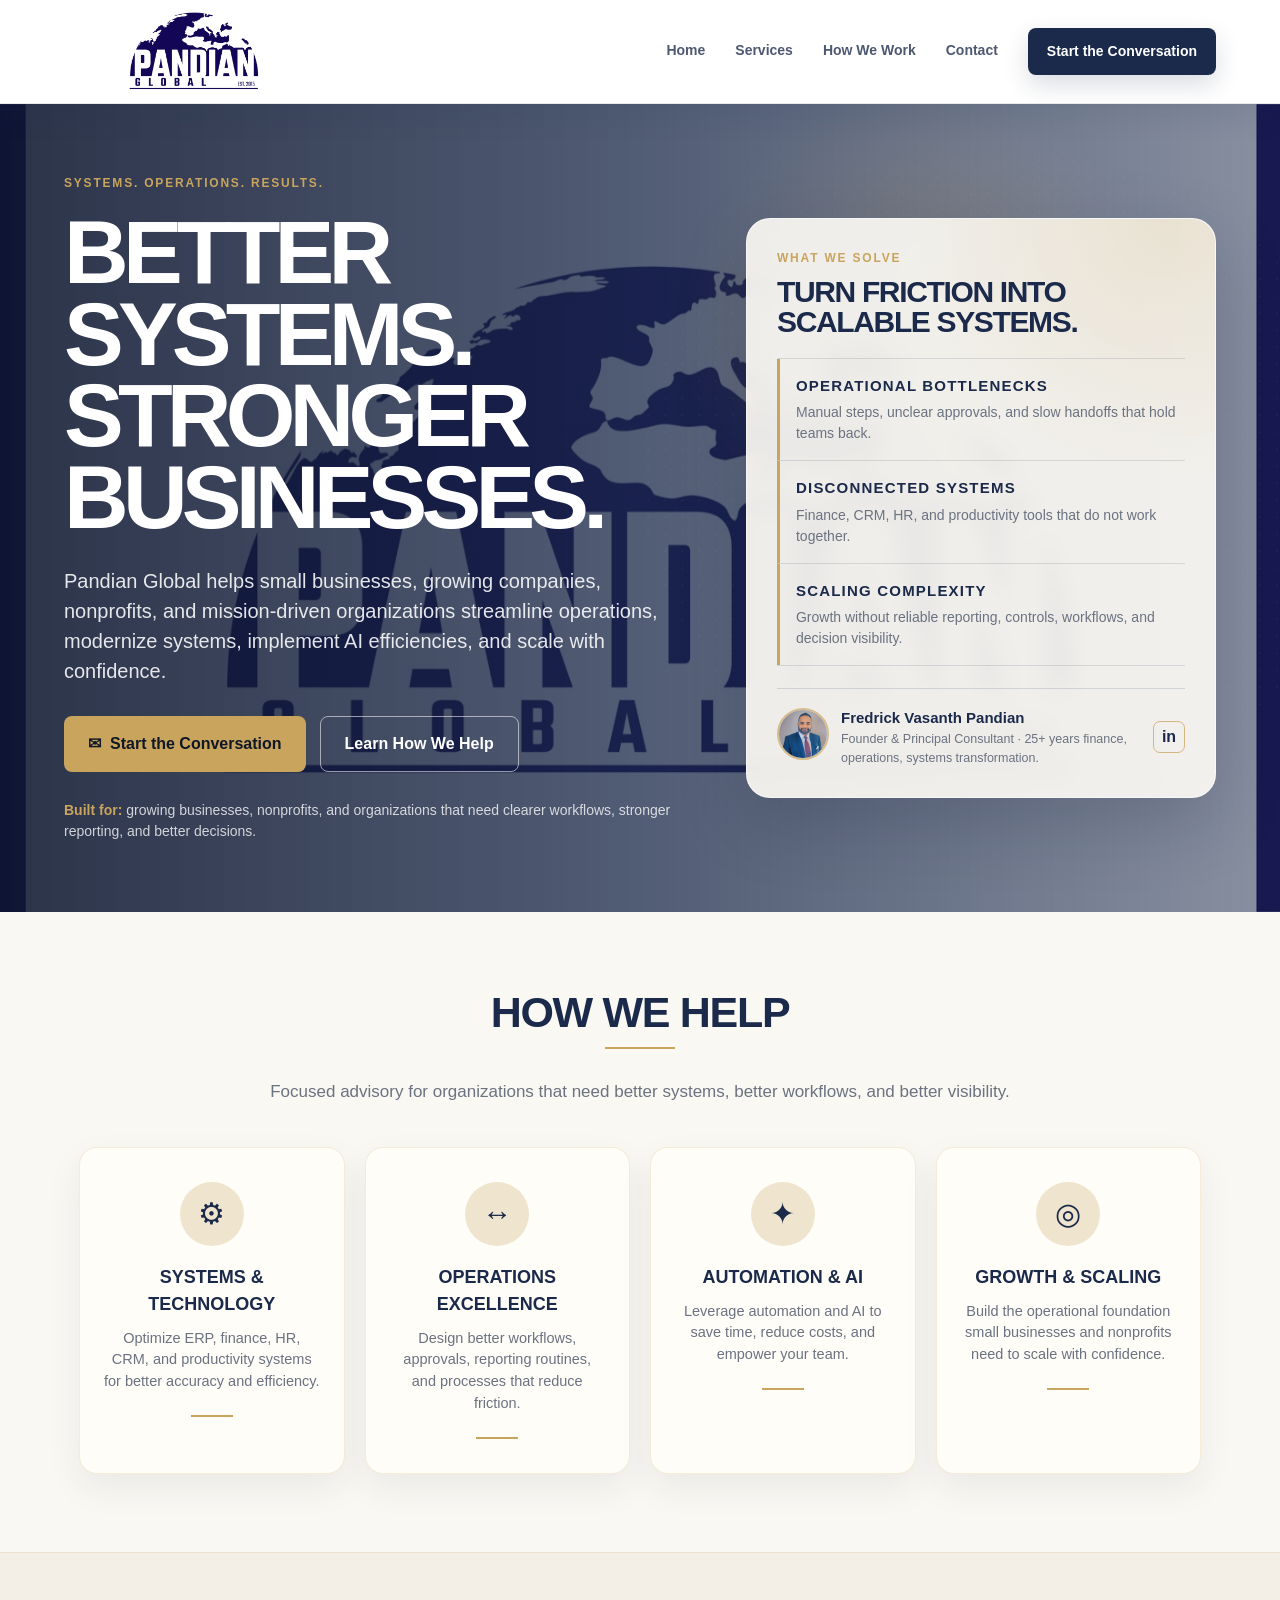
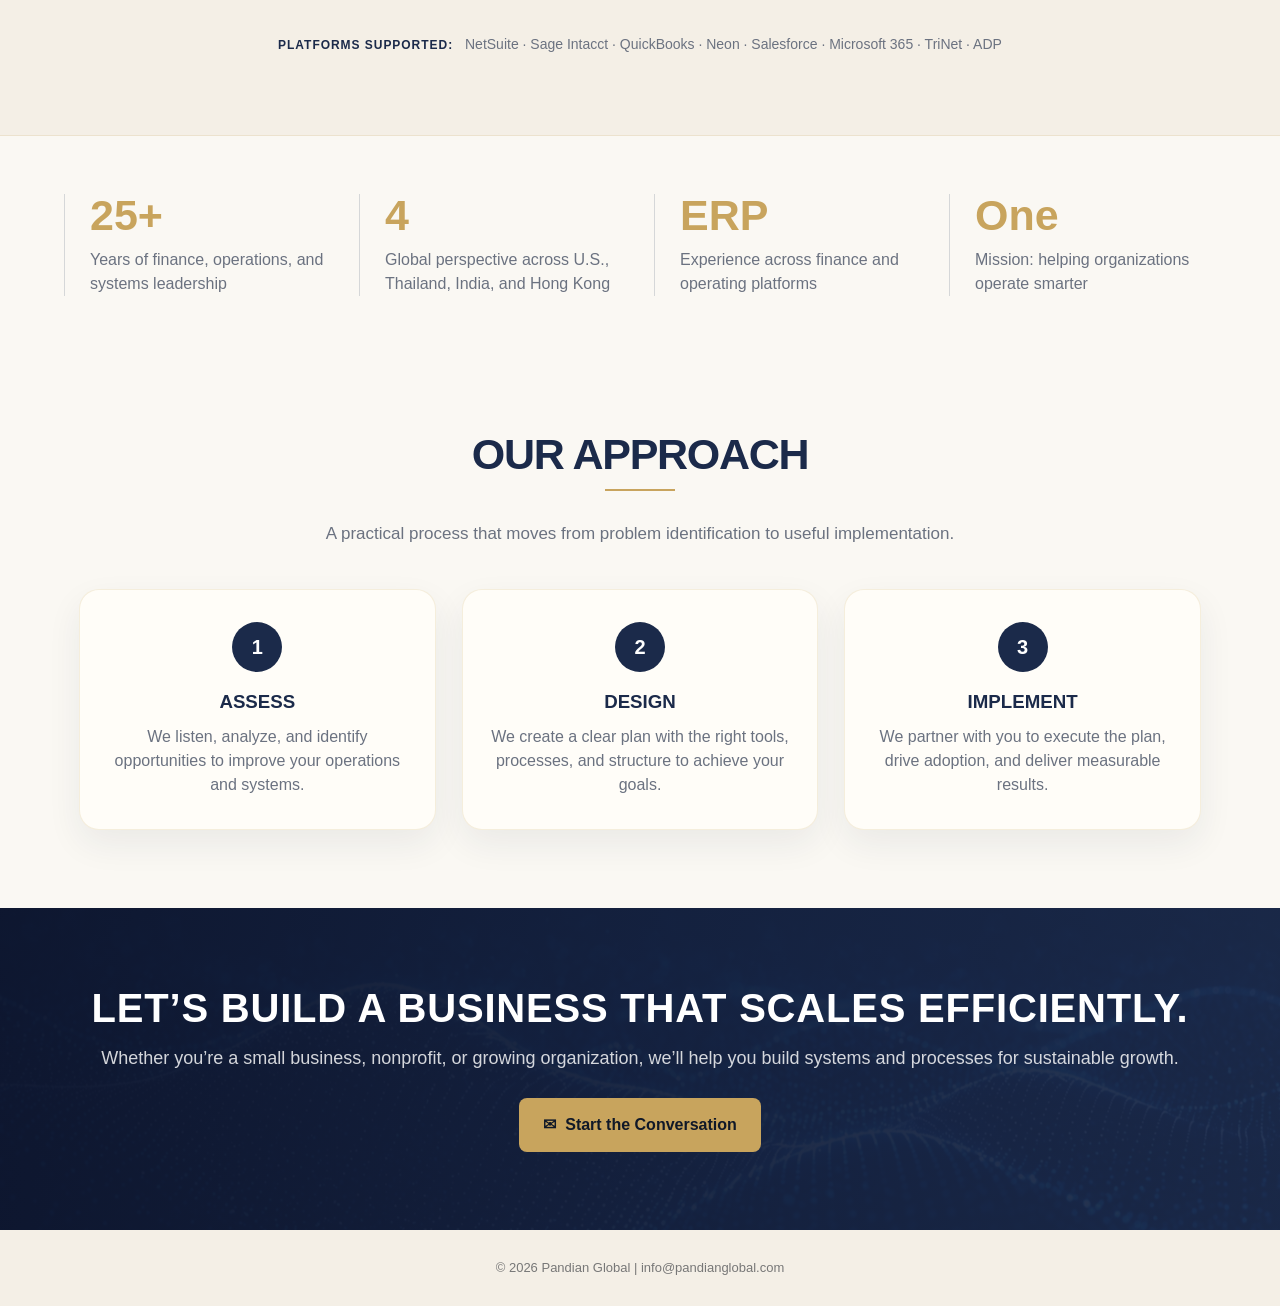
==== commit a4a56d0e: "Use solid logo on white nav header" ====
--- a/index.html
+++ b/index.html
@@ -13,7 +13,7 @@
 <body>
   <header class="top">
     <a class="brand" href="#home" aria-label="Pandian Global home">
-      <img src="pglogo.svg" alt="Pandian Global logo" />
+      <img src="logo.png" alt="Pandian Global logo" />
       <span class="brand-text">Pandian Global</span>
     </a>
     <button class="menu-toggle" type="button" aria-label="Open navigation menu" aria-controls="site-nav" aria-expanded="false"><span aria-hidden="true"></span></button>
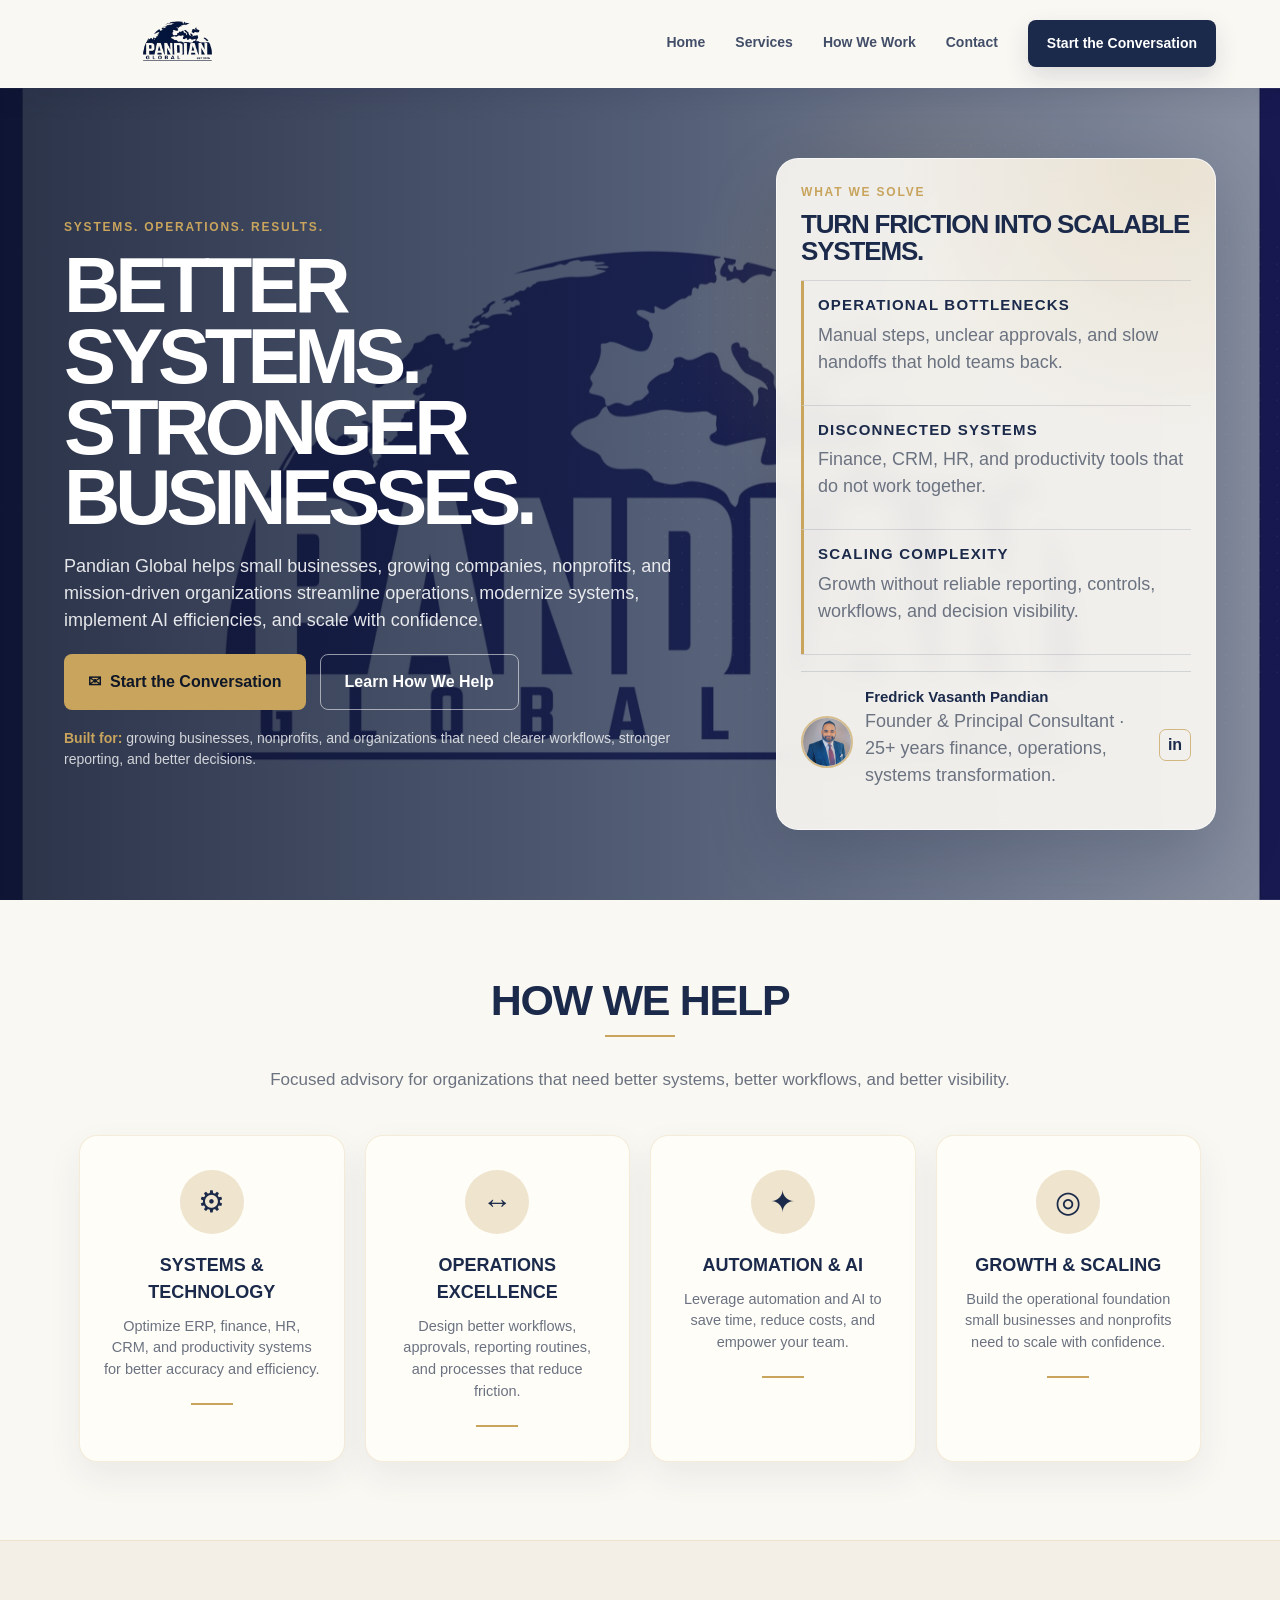
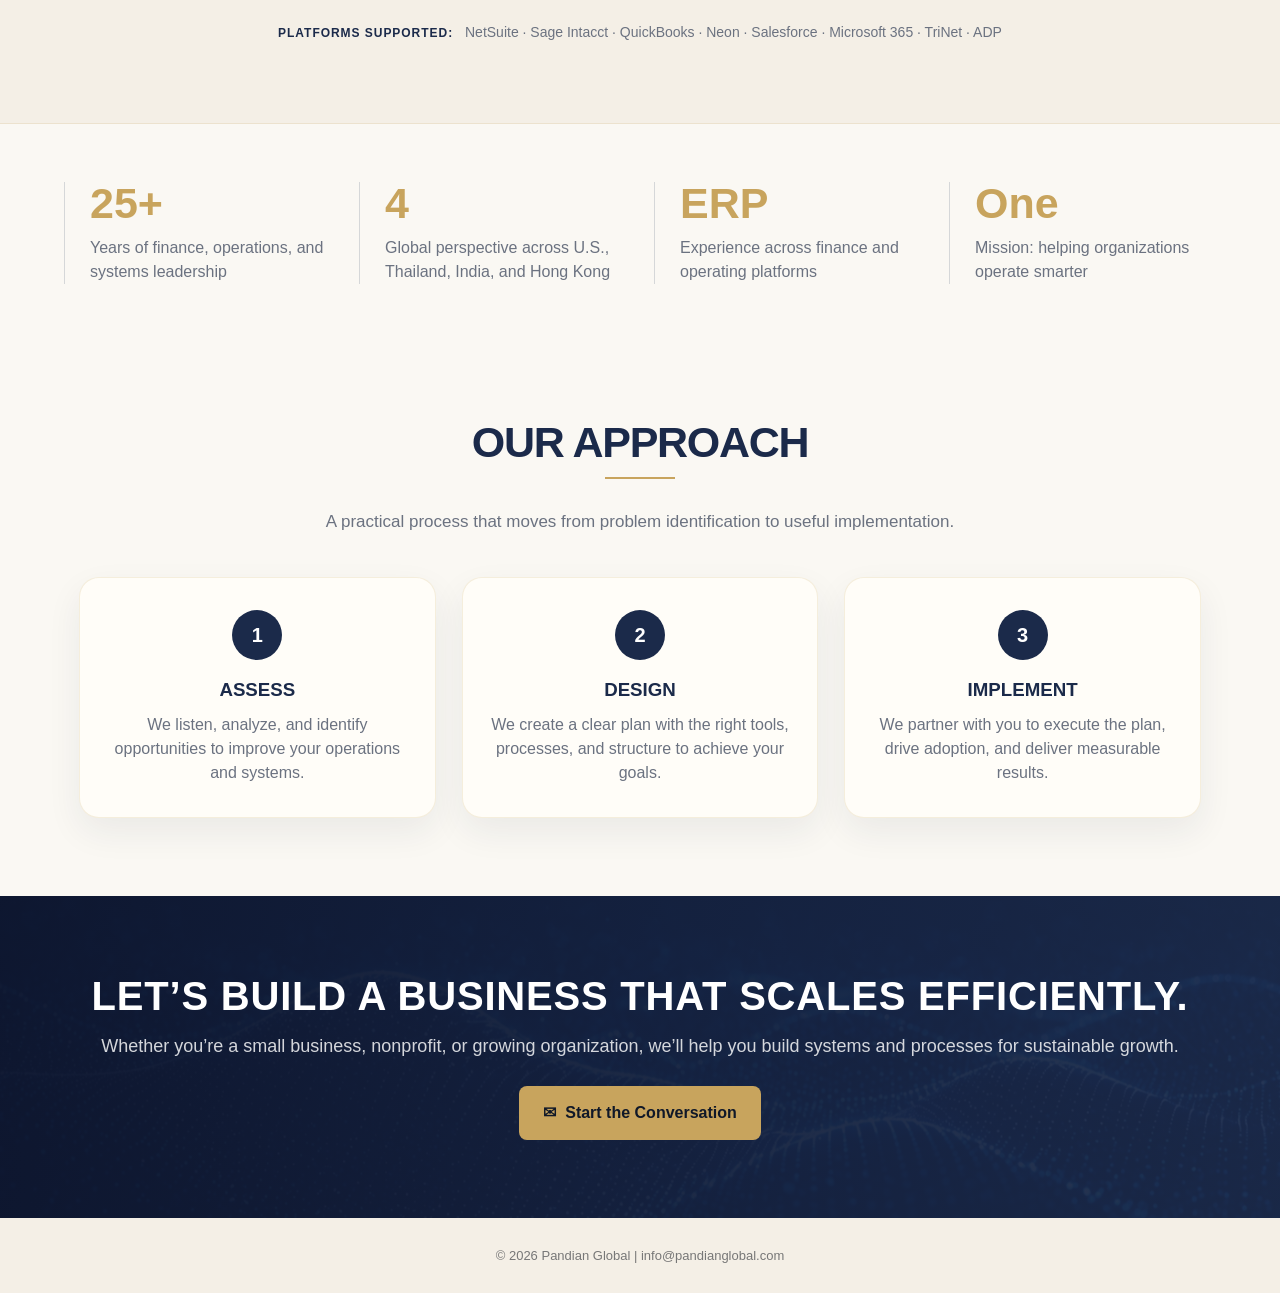
==== commit e9f1e679: "Use newlogo image in site header" ====
--- a/index.html
+++ b/index.html
@@ -13,7 +13,7 @@
 <body>
   <header class="top">
     <a class="brand" href="#home" aria-label="Pandian Global home">
-      <img src="logo.png" alt="Pandian Global logo" />
+      <img src="newlogo.png" alt="Pandian Global logo" />
       <span class="brand-text">Pandian Global</span>
     </a>
     <button class="menu-toggle" type="button" aria-label="Open navigation menu" aria-controls="site-nav" aria-expanded="false"><span aria-hidden="true"></span></button>
--- a/nav-white.css
+++ b/nav-white.css
@@ -1 +1 @@
-.top{background:rgba(255,255,255,.96)!important;border-bottom:1px solid rgba(27,42,74,.10);box-shadow:0 10px 28px rgba(27,42,74,.10)!important;backdrop-filter:blur(12px)}.brand{color:var(--navy)!important}.nav{color:var(--navy)!important}.nav a{opacity:.78}.nav a:hover{color:var(--gold)!important;border-bottom-color:var(--gold)!important;opacity:1}.nav .talk{background:var(--navy)!important;color:#fff!important;box-shadow:0 10px 24px rgba(27,42,74,.16)!important}.menu-toggle{border-color:rgba(27,42,74,.24)!important;color:var(--navy)!important;background:rgba(255,255,255,.72)!important}@media(max-width:1050px){.nav{background:rgba(255,255,255,.98)!important;border:1px solid rgba(27,42,74,.12)!important}.nav .talk{background:var(--navy)!important;color:#fff!important}}@media(max-width:650px){.top{background:rgba(255,255,255,.97)!important}}+.top{height:88px!important;background:rgba(250,248,243,.93)!important;border-bottom:1px solid rgba(255,255,255,.45)!important;box-shadow:0 10px 24px rgba(14,23,48,.08)!important;backdrop-filter:blur(12px)}.brand{color:var(--navy)!important}.brand img{width:225px!important;max-height:78px!important}.nav{color:var(--navy)!important}.nav a{opacity:.82}.nav a:hover{color:var(--gold)!important;border-bottom-color:var(--gold)!important;opacity:1}.nav .talk{background:var(--navy)!important;color:#fff!important;box-shadow:0 10px 24px rgba(27,42,74,.14)!important}.menu-toggle{border-color:rgba(27,42,74,.18)!important;color:var(--navy)!important;background:rgba(250,248,243,.88)!important}.hero{min-height:calc(100vh - 88px)!important;padding:42px 5vw!important;gap:34px!important}h1{font-size:clamp(46px,6.1vw,78px)!important;margin-bottom:20px!important}.eyebrow{margin-bottom:14px!important}.hero p{font-size:18px!important;margin-bottom:16px!important}.actions{margin-top:20px!important}.hero-note{margin-top:18px!important}.hero-panel{max-width:440px!important;padding:24px!important;border-radius:22px!important}.panel-title{font-size:26px!important;margin-bottom:16px!important}.solve{padding:13px 0 13px 14px!important}.founder-mini{margin-top:16px!important;padding-top:14px!important}@media(max-width:1050px){.top{height:82px!important;padding:0 24px}.brand img{width:210px!important;max-height:72px!important}.nav{background:rgba(250,248,243,.96)!important;border:1px solid rgba(27,42,74,.08)!important}.nav .talk{background:var(--navy)!important;color:#fff!important}.hero{min-height:auto!important;padding:38px 5vw!important}}@media(max-width:650px){.top{height:78px!important;background:rgba(250,248,243,.94)!important}.brand img{width:205px!important;max-height:66px!important}.hero{padding:26px 22px 20px!important}.hero:before{display:none!important;content:none!important}.hero h1{font-size:36px!important;margin-bottom:14px!important}.hero p{padding-top:0!important;font-size:15px!important;margin-bottom:12px!important}.actions{margin-top:14px!important}.hero-note{margin-top:12px!important}.hero-panel{margin-top:14px!important;padding:14px!important}.hero-panel .founder-mini{display:grid!important;grid-template-columns:58px 1fr!important;gap:10px!important;align-items:center!important;justify-content:start!important;margin-top:12px!important;padding-top:12px!important;border-top:1px solid rgba(27,42,74,.12)!important}.hero-panel .founder-mini img{width:58px!important;height:58px!important;border-radius:50%!important;object-fit:cover!important;object-position:center 18%!important;border:2px solid var(--gold)!important;box-shadow:0 8px 20px rgba(27,42,74,.15)!important}.hero-panel .founder-mini p,.hero-panel .founder-mini .linkedin{display:none!important}.hero-panel .founder-mini h4{font-size:13px!important;line-height:1.2!important;color:var(--navy)!important;margin:0!important}}
